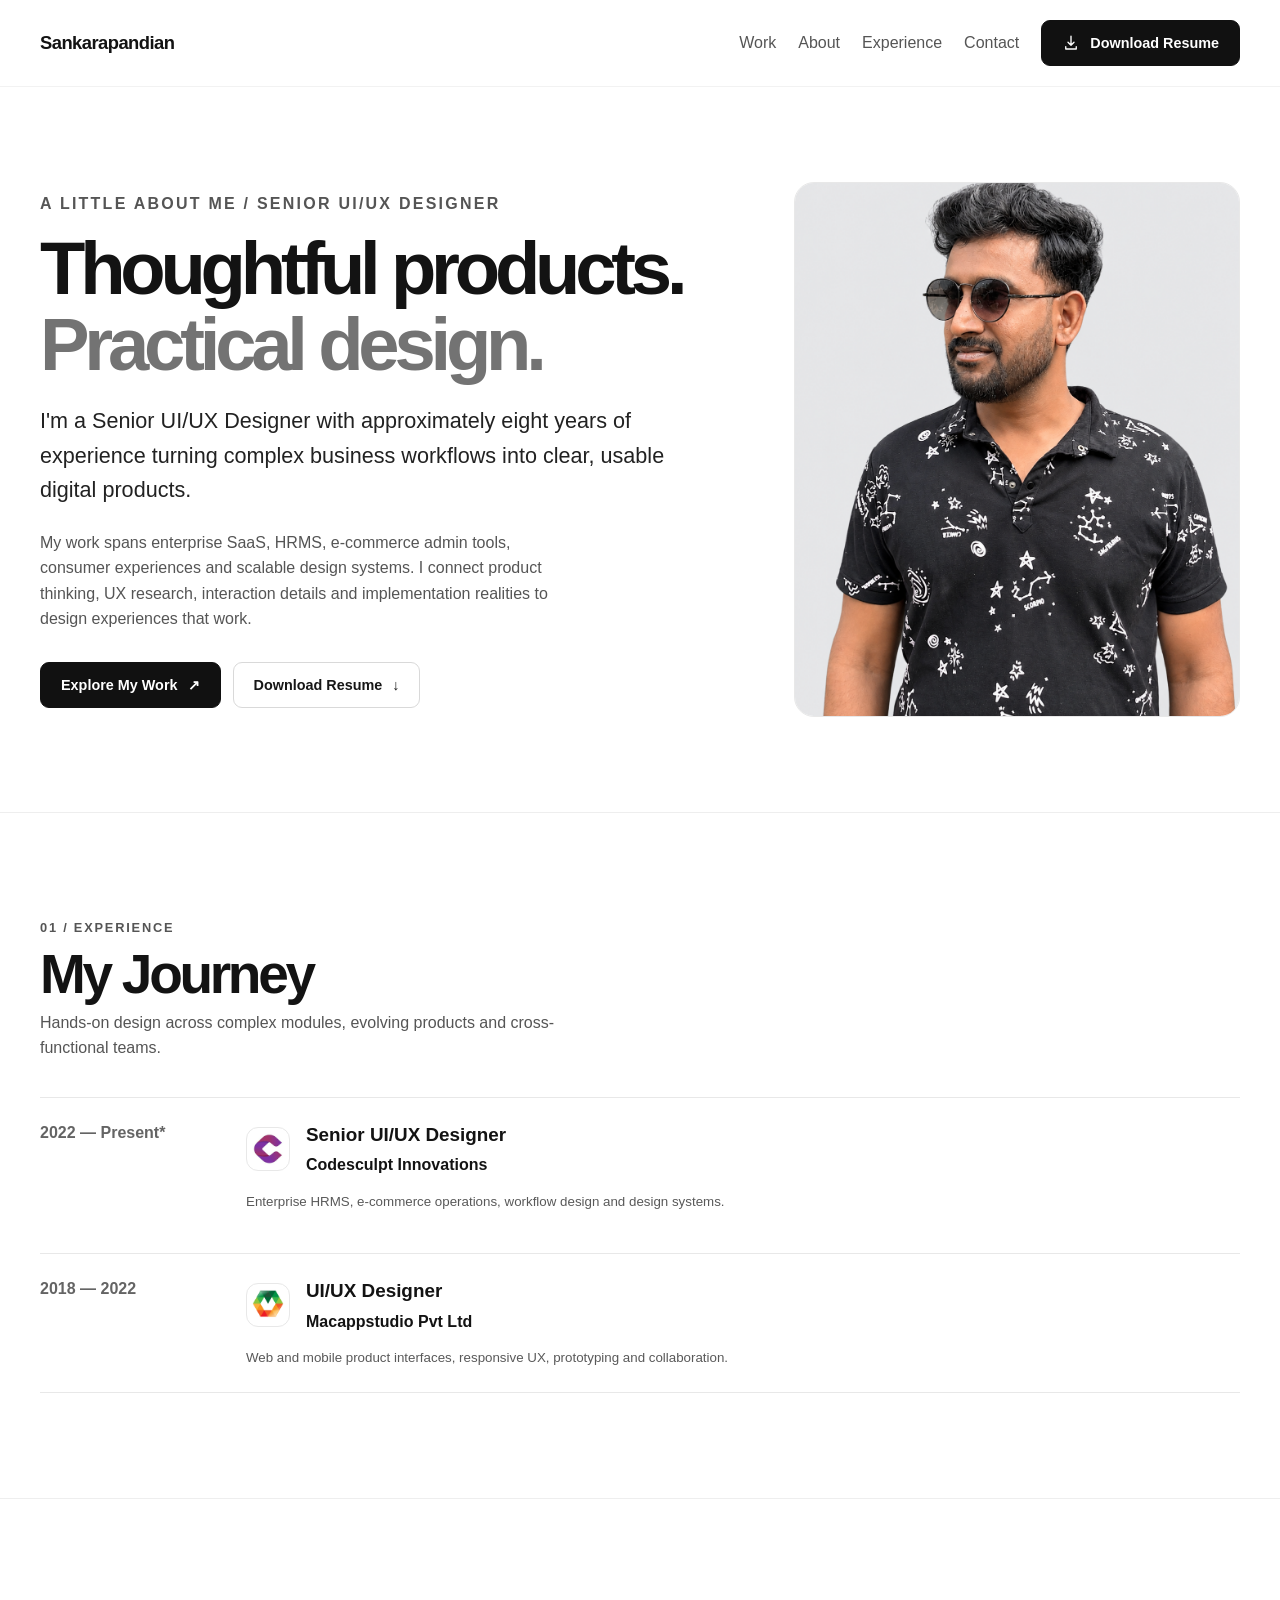
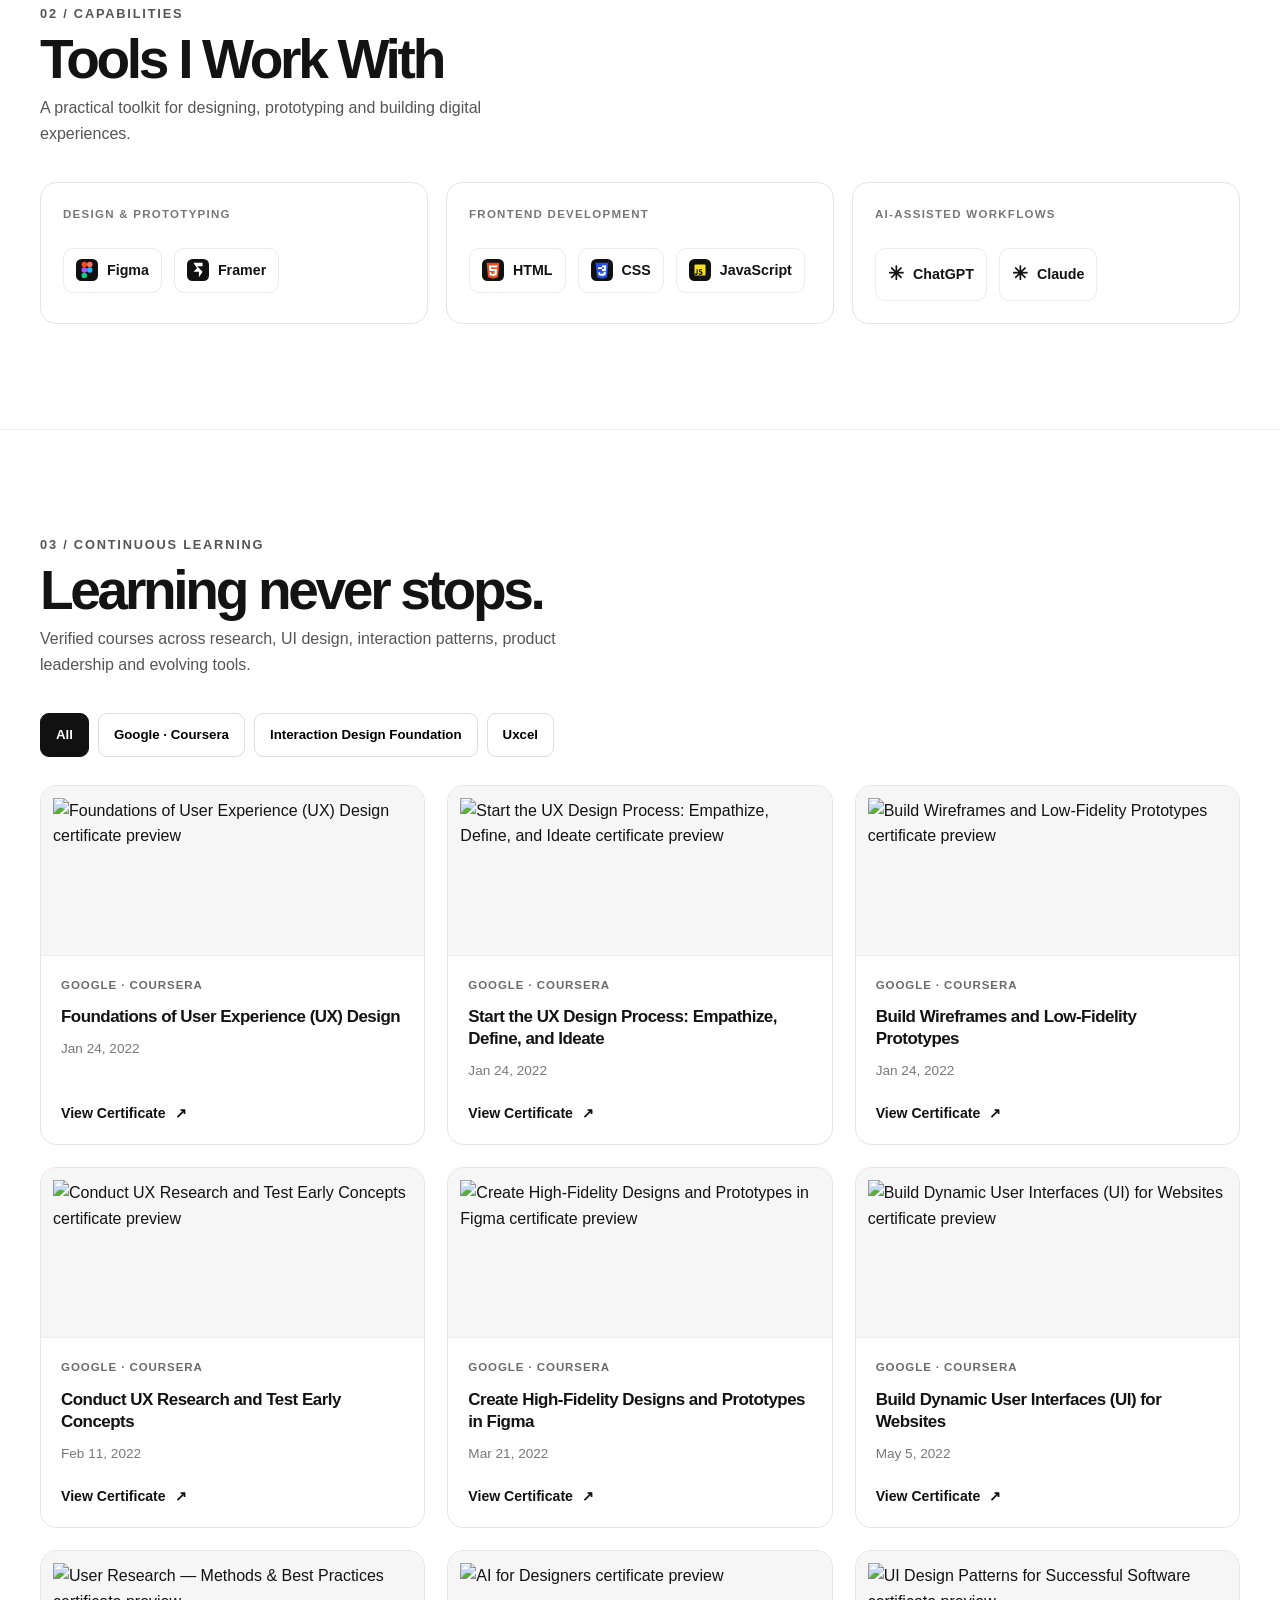
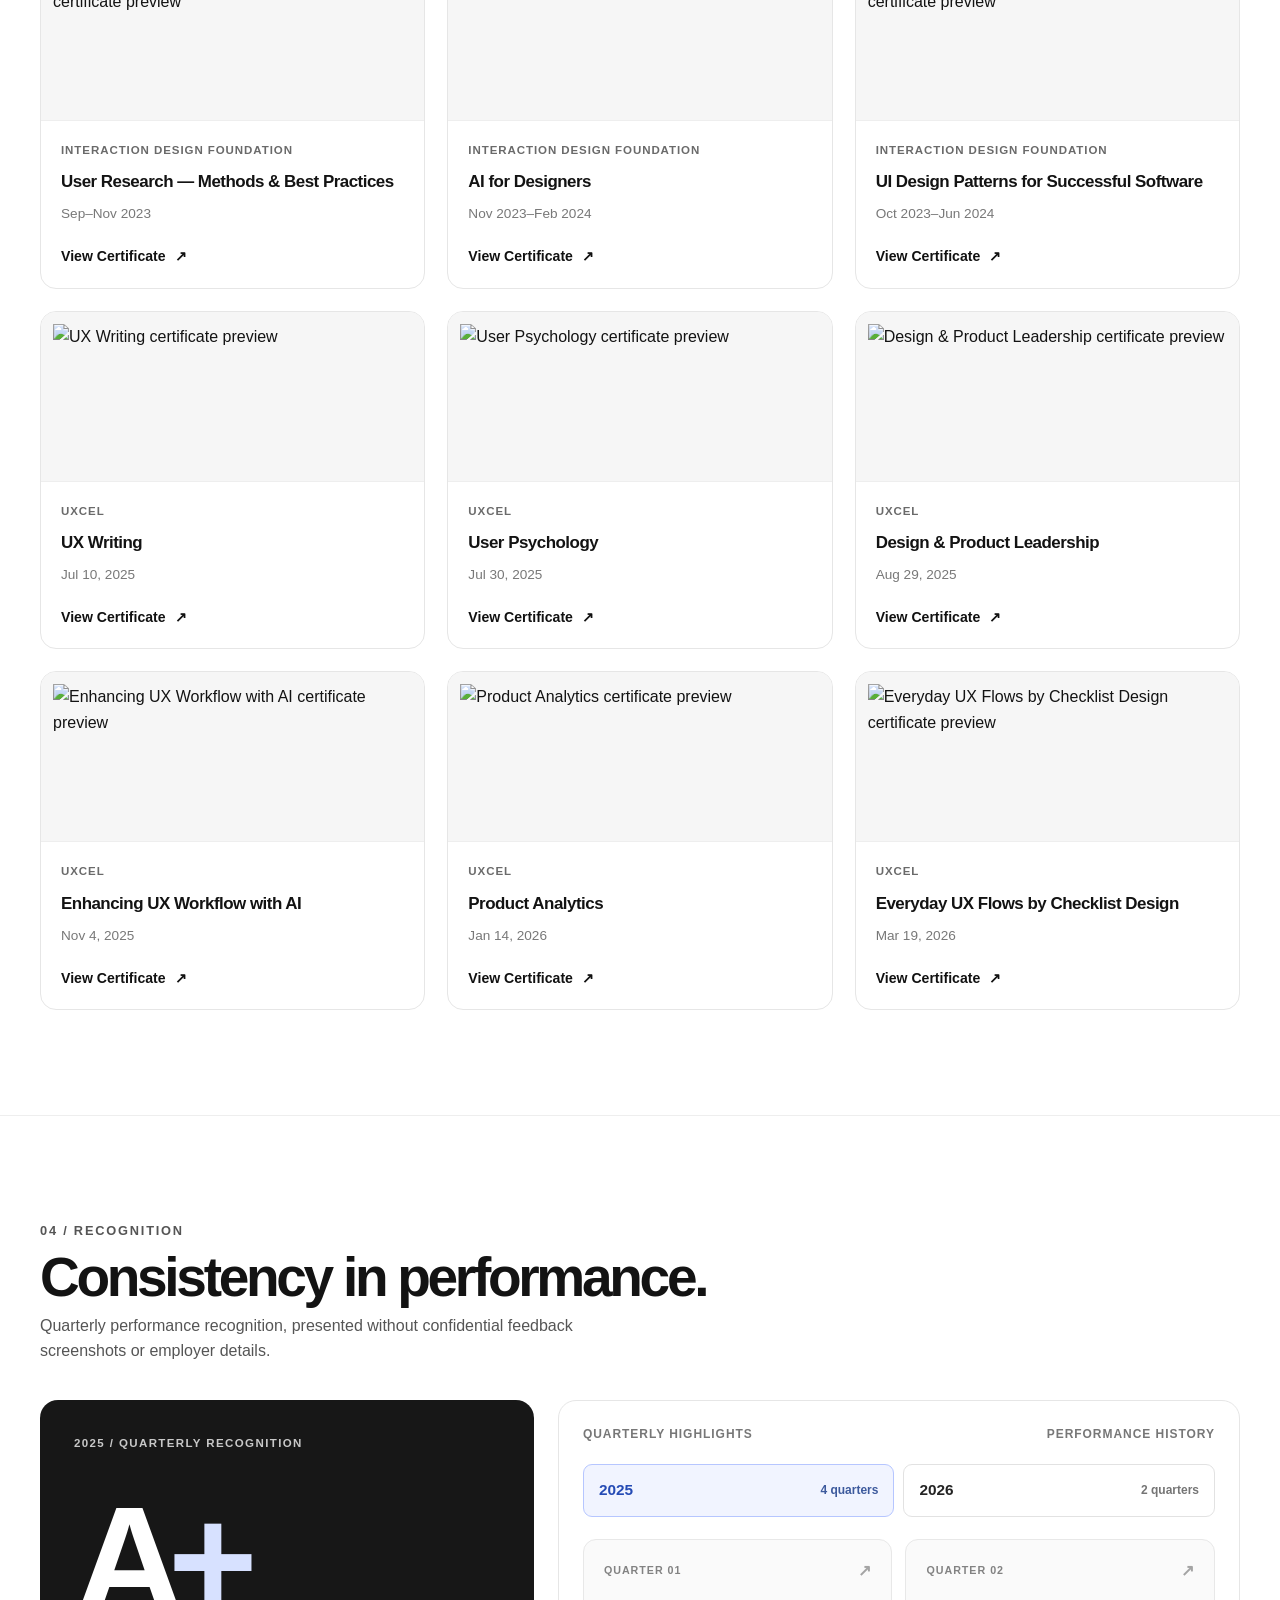
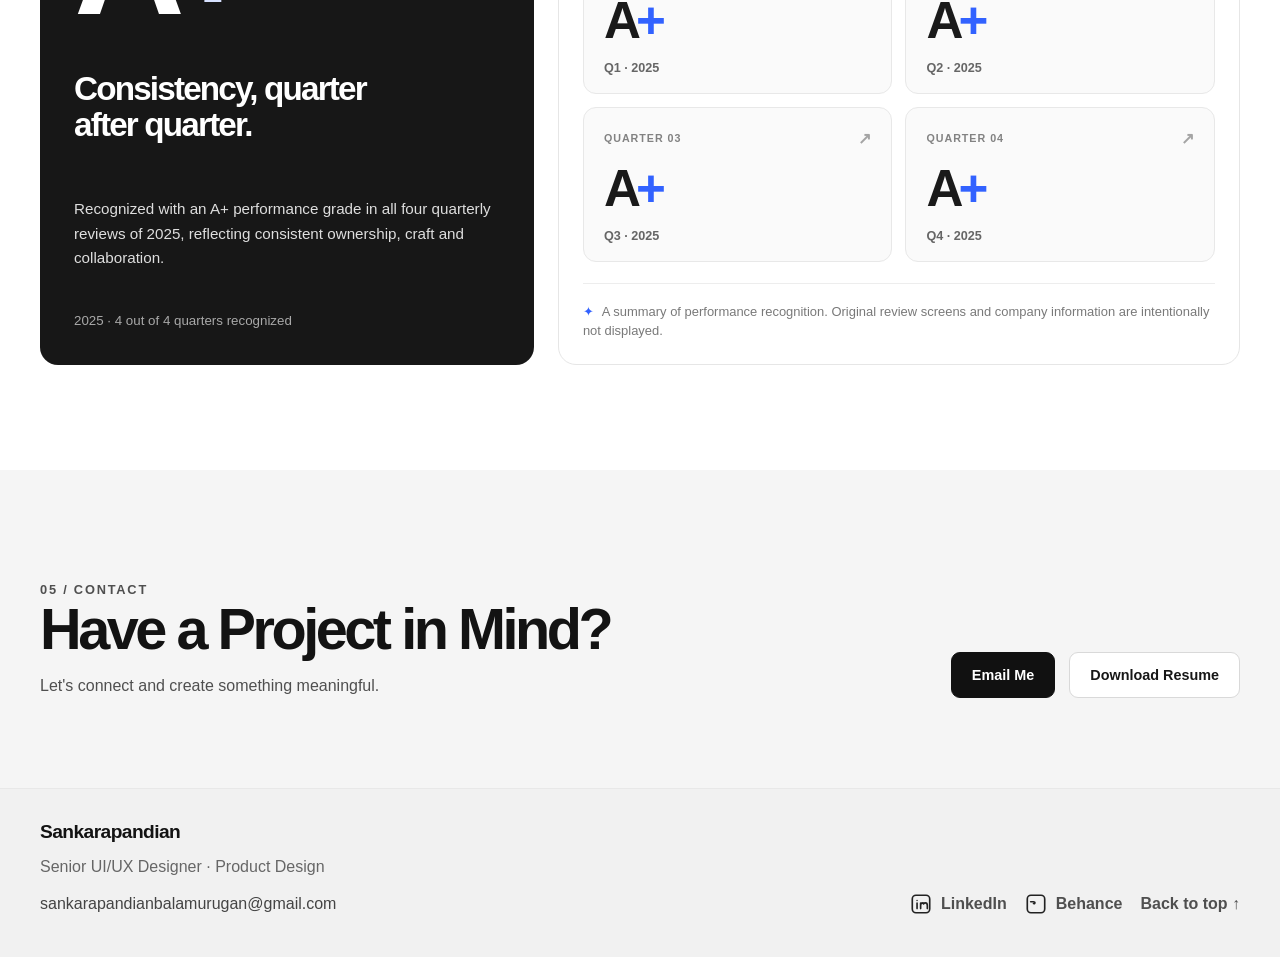
==== about.html @ d0624390 "Add files via upload" ====
<!DOCTYPE html>

<html lang="en"><head><meta charset="utf-8"/><meta content="width=device-width, initial-scale=1" name="viewport"/><meta content="#FFFFFF" name="theme-color"/><meta content="Senior UI/UX Designer with eight years of product, UX, enterprise SaaS and design system experience." name="description"/><title>About Me | Sankarapandian</title><link href="styles.css" rel="stylesheet"/><link href="portfolio-pages.css" rel="stylesheet"/><script defer="" src="script.js"></script><script defer="" src="portfolio-pages.js"></script></head><body id="top"><a class="skip-link" href="#main">Skip to main content</a><header class="site-header">
<div class="wrap nav">
<a aria-label="Sankarapandian home" class="brand" href="index.html">Sankarapandian</a>
<button aria-controls="primary-menu" aria-expanded="false" aria-label="Open navigation" class="menu-toggle">☰</button>
<nav aria-label="Primary navigation" class="nav-links" id="primary-menu">
<a href="work.html">Work</a>
<a aria-current="page" href="about.html">About</a>
<a href="about.html#experience">Experience</a>
<a href="#contact">Contact</a>
<a class="nav-resume" download="Sankarapandian_Resume.pdf" href="assets/Sankarapandian_Resume.pdf">
<svg aria-hidden="true" class="download-icon" fill="none" stroke="currentColor" stroke-linecap="round" stroke-linejoin="round" stroke-width="1.8" viewbox="0 0 24 24"><path d="M12 3v12m-4-4 4 4 4-4M5 17v3h14v-3"></path></svg>
        Download Resume
      </a>
</nav>
</div>
</header><main id="main"><section class="section about-page-hero"><div class="wrap about-page-grid"><div class="reveal"><p class="eyebrow">A LITTLE ABOUT ME / SENIOR UI/UX DESIGNER</p><h1>Thoughtful products.<br/><em>Practical design.</em></h1><p class="about-hero-lede">I'm a Senior UI/UX Designer with approximately eight years of experience turning complex business workflows into clear, usable digital products.</p><p>My work spans enterprise SaaS, HRMS, e-commerce admin tools, consumer experiences and scalable design systems. I connect product thinking, UX research, interaction details and implementation realities to design experiences that work.</p><div class="about-hero-actions"><a class="btn btn-primary" href="work.html">Explore My Work <span aria-hidden="true">↗</span></a><a class="btn btn-secondary" download="Sankarapandian_Resume.pdf" href="assets/Sankarapandian_Resume.pdf">Download Resume <span aria-hidden="true">↓</span></a></div></div><figure class="about-portrait reveal"><img alt="Portrait of Sankarapandian" height="1232" src="assets/profile-photo.png" width="832"/></figure></div></section><section class="section about-page-section" id="experience">
<div class="wrap">
<div class="section-head reveal">
<p class="eyebrow">01 / EXPERIENCE</p>
<h2>My Journey</h2>
<p>Hands-on design across complex modules, evolving products and cross-functional teams.</p>
</div>
<div class="timeline">
<article class="timeline-item reveal">
<span class="timeline-date">2022 — Present*</span>
<div class="timeline-content">
<div class="timeline-company"><img alt="Codesculpt Innovations logo" height="44" loading="lazy" src="assets/codesculpt-logo.jpg" width="44"/><div><h3>Senior UI/UX Designer</h3><p>Codesculpt Innovations</p></div></div>
<small>Enterprise HRMS, e-commerce operations, workflow design and design systems.</small>
</div>
</article>
<article class="timeline-item reveal">
<span class="timeline-date">2018 — 2022</span>
<div class="timeline-content">
<div class="timeline-company"><img alt="Macappstudio logo" height="44" loading="lazy" src="assets/macappstudio-logo.jpg" width="44"/><div><h3>UI/UX Designer</h3><p>Macappstudio Pvt Ltd</p></div></div>
<small>Web and mobile product interfaces, responsive UX, prototyping and collaboration.</small>
</div>
</article>
</div>
</div>
</section><section class="section about-page-section" id="tools"><div class="wrap"><div class="section-head reveal"><p class="eyebrow">02 / CAPABILITIES</p><h2>Tools I Work With</h2><p>A practical toolkit for designing, prototyping and building digital experiences.</p></div><div class="about-tools-grid"><article class="about-tool-group reveal"><span>DESIGN &amp; PROTOTYPING</span><div class="about-tool-items"><div><img alt="" src="assets/tool-figma.svg"/>Figma</div><div><img alt="" src="assets/tool-framer.svg"/>Framer</div></div></article><article class="about-tool-group reveal"><span>FRONTEND DEVELOPMENT</span><div class="about-tool-items"><div><img alt="" src="assets/tool-html5.svg"/>HTML</div><div><img alt="" src="assets/tool-css3.svg"/>CSS</div><div><img alt="" src="assets/tool-javascript.svg"/>JavaScript</div></div></article><article class="about-tool-group reveal"><span>AI-ASSISTED WORKFLOWS</span><div class="about-tool-items"><div><span aria-hidden="true" class="tool-text-mark">✳</span>ChatGPT</div><div><span aria-hidden="true" class="tool-text-mark">✳</span>Claude</div></div></article></div></div></section><section class="section about-page-section" id="learning"><div class="wrap"><div class="section-head reveal"><p class="eyebrow">03 / CONTINUOUS LEARNING</p><h2>Learning never stops.</h2><p>Verified courses across research, UI design, interaction patterns, product leadership and evolving tools.</p></div><div aria-label="Filter certificates" class="cert-controls reveal" role="group"><button aria-pressed="true" class="is-selected" data-cert-filter="all" type="button">All</button><button aria-pressed="false" data-cert-filter="Google · Coursera" type="button">Google · Coursera</button><button aria-pressed="false" data-cert-filter="Interaction Design Foundation" type="button">Interaction Design Foundation</button><button aria-pressed="false" data-cert-filter="Uxcel" type="button">Uxcel</button></div><div class="cert-grid" id="cert-grid"><article class="cert-card reveal" data-cert-issuer="Google · Coursera"><div class="cert-media"><img alt="Foundations of User Experience (UX) Design certificate preview" loading="lazy" src="assets/certificates/Coursera DSCBTPT67AL3.png"/></div><div class="cert-body"><span class="cert-issuer">Google · Coursera</span><h3>Foundations of User Experience (UX) Design</h3><p>Jan 24, 2022</p><button class="cert-link" data-file="assets/certificates/Coursera DSCBTPT67AL3.pdf" data-kind="pdf" data-title="Foundations of User Experience (UX) Design" type="button">View Certificate <span aria-hidden="true">↗</span></button></div></article><article class="cert-card reveal" data-cert-issuer="Google · Coursera"><div class="cert-media"><img alt="Start the UX Design Process: Empathize, Define, and Ideate certificate preview" loading="lazy" src="assets/certificates/Coursera 8YA2PXWRM52N.png"/></div><div class="cert-body"><span class="cert-issuer">Google · Coursera</span><h3>Start the UX Design Process: Empathize, Define, and Ideate</h3><p>Jan 24, 2022</p><button class="cert-link" data-file="assets/certificates/Coursera 8YA2PXWRM52N.pdf" data-kind="pdf" data-title="Start the UX Design Process: Empathize, Define, and Ideate" type="button">View Certificate <span aria-hidden="true">↗</span></button></div></article><article class="cert-card reveal" data-cert-issuer="Google · Coursera"><div class="cert-media"><img alt="Build Wireframes and Low-Fidelity Prototypes certificate preview" loading="lazy" src="assets/certificates/Coursera K5SG9XU9KC6A.png"/></div><div class="cert-body"><span class="cert-issuer">Google · Coursera</span><h3>Build Wireframes and Low-Fidelity Prototypes</h3><p>Jan 24, 2022</p><button class="cert-link" data-file="assets/certificates/Coursera K5SG9XU9KC6A.pdf" data-kind="pdf" data-title="Build Wireframes and Low-Fidelity Prototypes" type="button">View Certificate <span aria-hidden="true">↗</span></button></div></article><article class="cert-card reveal" data-cert-issuer="Google · Coursera"><div class="cert-media"><img alt="Conduct UX Research and Test Early Concepts certificate preview" loading="lazy" src="assets/certificates/Coursera HXEU2YFJ2HX7.png"/></div><div class="cert-body"><span class="cert-issuer">Google · Coursera</span><h3>Conduct UX Research and Test Early Concepts</h3><p>Feb 11, 2022</p><button class="cert-link" data-file="assets/certificates/Coursera HXEU2YFJ2HX7.pdf" data-kind="pdf" data-title="Conduct UX Research and Test Early Concepts" type="button">View Certificate <span aria-hidden="true">↗</span></button></div></article><article class="cert-card reveal" data-cert-issuer="Google · Coursera"><div class="cert-media"><img alt="Create High-Fidelity Designs and Prototypes in Figma certificate preview" loading="lazy" src="assets/certificates/Coursera MDBC43M4Z4B8.png"/></div><div class="cert-body"><span class="cert-issuer">Google · Coursera</span><h3>Create High-Fidelity Designs and Prototypes in Figma</h3><p>Mar 21, 2022</p><button class="cert-link" data-file="assets/certificates/Coursera MDBC43M4Z4B8.pdf" data-kind="pdf" data-title="Create High-Fidelity Designs and Prototypes in Figma" type="button">View Certificate <span aria-hidden="true">↗</span></button></div></article><article class="cert-card reveal" data-cert-issuer="Google · Coursera"><div class="cert-media"><img alt="Build Dynamic User Interfaces (UI) for Websites certificate preview" loading="lazy" src="assets/certificates/Coursera FGQBZKDVUG6W.png"/></div><div class="cert-body"><span class="cert-issuer">Google · Coursera</span><h3>Build Dynamic User Interfaces (UI) for Websites</h3><p>May 5, 2022</p><button class="cert-link" data-file="assets/certificates/Coursera FGQBZKDVUG6W.pdf" data-kind="pdf" data-title="Build Dynamic User Interfaces (UI) for Websites" type="button">View Certificate <span aria-hidden="true">↗</span></button></div></article><article class="cert-card reveal" data-cert-issuer="Interaction Design Foundation"><div class="cert-media"><img alt="User Research — Methods &amp; Best Practices certificate preview" loading="lazy" src="assets/certificates/ixdf-certificate-1.png"/></div><div class="cert-body"><span class="cert-issuer">Interaction Design Foundation</span><h3>User Research — Methods &amp; Best Practices</h3><p>Sep–Nov 2023</p><button class="cert-link" data-file="assets/certificates/ixdf-certificate-1.png" data-kind="image" data-title="User Research — Methods &amp; Best Practices" type="button">View Certificate <span aria-hidden="true">↗</span></button></div></article><article class="cert-card reveal" data-cert-issuer="Interaction Design Foundation"><div class="cert-media"><img alt="AI for Designers certificate preview" loading="lazy" src="assets/certificates/ixdf-certificate-3.png"/></div><div class="cert-body"><span class="cert-issuer">Interaction Design Foundation</span><h3>AI for Designers</h3><p>Nov 2023–Feb 2024</p><button class="cert-link" data-file="assets/certificates/ixdf-certificate-3.png" data-kind="image" data-title="AI for Designers" type="button">View Certificate <span aria-hidden="true">↗</span></button></div></article><article class="cert-card reveal" data-cert-issuer="Interaction Design Foundation"><div class="cert-media"><img alt="UI Design Patterns for Successful Software certificate preview" loading="lazy" src="assets/certificates/ixdf-certificate-2.png"/></div><div class="cert-body"><span class="cert-issuer">Interaction Design Foundation</span><h3>UI Design Patterns for Successful Software</h3><p>Oct 2023–Jun 2024</p><button class="cert-link" data-file="assets/certificates/ixdf-certificate-2.png" data-kind="image" data-title="UI Design Patterns for Successful Software" type="button">View Certificate <span aria-hidden="true">↗</span></button></div></article><article class="cert-card reveal" data-cert-issuer="Uxcel"><div class="cert-media"><img alt="UX Writing certificate preview" loading="lazy" src="assets/certificates/UX Writing ZXZBB3WXEYBH.png"/></div><div class="cert-body"><span class="cert-issuer">Uxcel</span><h3>UX Writing</h3><p>Jul 10, 2025</p><button class="cert-link" data-file="assets/certificates/UX Writing ZXZBB3WXEYBH.pdf" data-kind="pdf" data-title="UX Writing" type="button">View Certificate <span aria-hidden="true">↗</span></button></div></article><article class="cert-card reveal" data-cert-issuer="Uxcel"><div class="cert-media"><img alt="User Psychology certificate preview" loading="lazy" src="assets/certificates/User Psychology N21JID27T5H2.png"/></div><div class="cert-body"><span class="cert-issuer">Uxcel</span><h3>User Psychology</h3><p>Jul 30, 2025</p><button class="cert-link" data-file="assets/certificates/User Psychology N21JID27T5H2.pdf" data-kind="pdf" data-title="User Psychology" type="button">View Certificate <span aria-hidden="true">↗</span></button></div></article><article class="cert-card reveal" data-cert-issuer="Uxcel"><div class="cert-media"><img alt="Design &amp; Product Leadership certificate preview" loading="lazy" src="assets/certificates/Leadership Mastery 57QSA7GFC0ZB.png"/></div><div class="cert-body"><span class="cert-issuer">Uxcel</span><h3>Design &amp; Product Leadership</h3><p>Aug 29, 2025</p><button class="cert-link" data-file="assets/certificates/Leadership Mastery 57QSA7GFC0ZB.pdf" data-kind="pdf" data-title="Design &amp; Product Leadership" type="button">View Certificate <span aria-hidden="true">↗</span></button></div></article><article class="cert-card reveal" data-cert-issuer="Uxcel"><div class="cert-media"><img alt="Enhancing UX Workflow with AI certificate preview" loading="lazy" src="assets/certificates/Enhancing UX Workflow with AI HXYO2MAPYKUM.png"/></div><div class="cert-body"><span class="cert-issuer">Uxcel</span><h3>Enhancing UX Workflow with AI</h3><p>Nov 4, 2025</p><button class="cert-link" data-file="assets/certificates/Enhancing UX Workflow with AI HXYO2MAPYKUM.pdf" data-kind="pdf" data-title="Enhancing UX Workflow with AI" type="button">View Certificate <span aria-hidden="true">↗</span></button></div></article><article class="cert-card reveal" data-cert-issuer="Uxcel"><div class="cert-media"><img alt="Product Analytics certificate preview" loading="lazy" src="assets/certificates/Product Analytics DO5DRH2MVKLK.png"/></div><div class="cert-body"><span class="cert-issuer">Uxcel</span><h3>Product Analytics</h3><p>Jan 14, 2026</p><button class="cert-link" data-file="assets/certificates/Product Analytics DO5DRH2MVKLK.pdf" data-kind="pdf" data-title="Product Analytics" type="button">View Certificate <span aria-hidden="true">↗</span></button></div></article><article class="cert-card reveal" data-cert-issuer="Uxcel"><div class="cert-media"><img alt="Everyday UX Flows by Checklist Design certificate preview" loading="lazy" src="assets/certificates/Everyday UX Flows by Checklist Design 65O8VHI9FHMC.png"/></div><div class="cert-body"><span class="cert-issuer">Uxcel</span><h3>Everyday UX Flows by Checklist Design</h3><p>Mar 19, 2026</p><button class="cert-link" data-file="assets/certificates/Everyday UX Flows by Checklist Design 65O8VHI9FHMC.pdf" data-kind="pdf" data-title="Everyday UX Flows by Checklist Design" type="button">View Certificate <span aria-hidden="true">↗</span></button></div></article></div></div></section><section class="section about-page-section" id="recognition">
<div class="wrap">
<div class="section-head reveal"><p class="eyebrow">04 / RECOGNITION</p><h2>Consistency in performance.</h2><p>Quarterly performance recognition, presented without confidential feedback screenshots or employer details.</p></div>
<div class="recognition-layout recognition-no-proof">
<div class="recognition-highlight reveal">
<span class="recognition-kicker" id="recognition-year-heading">2025 / QUARTERLY RECOGNITION</span>
<strong aria-label="A plus grade">A<span>+</span></strong>
<h3>Consistency, quarter after quarter.</h3>
<p id="recognition-summary">Recognized with an A+ performance grade in all four quarterly reviews of 2025, reflecting consistent ownership, craft and collaboration.</p>
<small id="recognition-footnote">2025 · 4 out of 4 quarters recognized</small>
</div>
<div class="recognition-records reveal">
<div class="recognition-head"><span>QUARTERLY HIGHLIGHTS</span><span>PERFORMANCE HISTORY</span></div>
<div aria-label="Select performance year" class="recognition-years" role="group">
<button aria-pressed="true" class="is-selected" data-recognition-year="2025" type="button">2025 <span>4 quarters</span></button>
<button aria-pressed="false" data-recognition-year="2026" type="button">2026 <span>2 quarters</span></button>
</div>
<div aria-label="Quarterly grades" aria-live="polite" class="recognition-quarter-grid" id="recognition-quarter-grid">
<div class="recognition-quarter-card"><div class="recognition-quarter-card-top"><span>QUARTER 01</span><span aria-hidden="true">↗</span></div><strong>A<span>+</span></strong><p>Q1 · 2025</p></div>
<div class="recognition-quarter-card"><div class="recognition-quarter-card-top"><span>QUARTER 02</span><span aria-hidden="true">↗</span></div><strong>A<span>+</span></strong><p>Q2 · 2025</p></div>
<div class="recognition-quarter-card"><div class="recognition-quarter-card-top"><span>QUARTER 03</span><span aria-hidden="true">↗</span></div><strong>A<span>+</span></strong><p>Q3 · 2025</p></div>
<div class="recognition-quarter-card"><div class="recognition-quarter-card-top"><span>QUARTER 04</span><span aria-hidden="true">↗</span></div><strong>A<span>+</span></strong><p>Q4 · 2025</p></div>
</div>
<p class="recognition-privacy-note"><span aria-hidden="true">✦</span> A summary of performance recognition. Original review screens and company information are intentionally not displayed.</p>
</div>
</div>
</div>
</section><section class="section section-white contact-section" id="contact">
<div class="wrap contact-grid">
<div class="reveal">
<p class="eyebrow">05 / CONTACT</p>
<h2>Have a Project in Mind?</h2>
<p>Let's connect and create something meaningful.</p>
</div>
<div class="contact-actions reveal">
<a class="btn btn-primary" href="mailto:sankarapandianbalamurugan@gmail.com?subject=Senior%20Product%20Designer%20Opportunity">Email Me</a>
<a class="btn btn-secondary" download="Sankarapandian_Resume.pdf" href="assets/Sankarapandian_Resume.pdf">Download Resume</a>
</div>
</div>
</section></main><dialog aria-label="Document preview" class="portfolio-lightbox" id="portfolio-lightbox"><div class="lightbox-top"><h2 id="lightbox-title">Certificate</h2><button aria-label="Close preview" class="lightbox-close" id="lightbox-close" type="button">×</button></div><div class="lightbox-content"><img alt="Full-size certificate preview" hidden="" id="lightbox-image"/><div hidden="" id="lightbox-pdf"><p>This certificate is provided as a PDF. Open the original document to read and verify it.</p><a class="btn btn-primary" href="#" id="lightbox-document-link" rel="noopener noreferrer" target="_blank">Open Certificate PDF <span aria-hidden="true">↗</span></a></div></div></dialog><footer class="site-footer section-white">
<div class="wrap footer-grid">
<div>
<div class="footer-name">Sankarapandian</div>
<p>Senior UI/UX Designer · Product Design</p>
<a class="footer-email" href="mailto:sankarapandianbalamurugan@gmail.com">sankarapandianbalamurugan@gmail.com</a>
</div>
<div class="footer-socials">
<a aria-label="Open Sankarapandian LinkedIn profile in a new tab" href="https://www.linkedin.com/in/sankarapandian27/" rel="noopener noreferrer" target="_blank"><img alt="" height="24" src="assets/icon-linkedin.svg" width="24"/><span>LinkedIn</span></a>
<a aria-label="Open Sankarapandian Behance profile in a new tab" href="https://www.behance.net/sankarapandian" rel="noopener noreferrer" target="_blank"><img alt="" height="24" src="assets/icon-behance.svg" width="24"/><span>Behance</span></a>
<a href="#top">Back to top ↑</a>
</div>
</div>
</footer></body></html>
---- styles.css ----
:root{
  --bg:#FFFFFF;
  --surface:#FFFFFF;
  --surface-soft:#FAFAFA;
  --surface-muted:#F7F7F7;
  --border:#E8E8E8;
  --border-strong:#D9D9D9;
  --text:#131313;
  --text-soft:#555555;
  --text-muted:#6B6B6B;
  --accent:#111111;
  --shadow:0 18px 50px rgba(17,17,17,.06);
  --shadow-soft:0 8px 24px rgba(17,17,17,.05);
  --radius:24px;
  --radius-lg:34px;
  --max:1200px;
  --header-h:86px;
  --transition:220ms cubic-bezier(.2,.8,.2,1);
}
*{box-sizing:border-box}
html{scroll-behavior:smooth}
body{margin:0;font-family:Inter,Geist,Arial,sans-serif;background:var(--bg);color:var(--text);line-height:1.6;-webkit-font-smoothing:antialiased;text-rendering:optimizeLegibility}
a{color:inherit;text-decoration:none}
img{max-width:100%;display:block}
button,input,textarea,select{font:inherit}
.skip-link{position:absolute;left:-9999px;top:auto;width:1px;height:1px;overflow:hidden}.skip-link:focus{left:16px;top:16px;width:auto;height:auto;background:#111;color:#fff;padding:10px 14px;border-radius:12px;z-index:999}
.wrap{width:min(calc(100% - 40px),var(--max));margin:0 auto}
.site-header{position:sticky;top:0;z-index:100;background:rgba(255,255,255,.92);backdrop-filter:blur(16px);border-bottom:1px solid rgba(0,0,0,.05)}
.nav{display:flex;align-items:center;justify-content:space-between;gap:24px;min-height:var(--header-h)}
.brand{font-size:1.15rem;font-weight:700;letter-spacing:-.03em}
.nav-links{display:flex;align-items:center;gap:22px}
.nav-links a{position:relative;color:var(--text-soft);font-weight:500}
.nav-links a:hover,.nav-links a:focus-visible{color:var(--text)}
.nav-links a:not(.nav-resume)::after{content:"";position:absolute;left:0;bottom:-6px;width:100%;height:1px;background:#111;transform:scaleX(0);transform-origin:right;transition:transform var(--transition)}
.nav-links a:not(.nav-resume):hover::after,.nav-links a:not(.nav-resume):focus-visible::after{transform:scaleX(1);transform-origin:left}
.nav-resume,.btn{display:inline-flex;align-items:center;justify-content:center;gap:10px;border-radius:999px;transition:transform var(--transition),background var(--transition),color var(--transition),border-color var(--transition),box-shadow var(--transition);font-weight:600}
.nav-resume{padding:12px 18px;background:#111;color:#fff}
.nav-resume:hover,.nav-resume:focus-visible{transform:translateY(-1px);box-shadow:var(--shadow)}
.download-icon{width:18px;height:18px;flex:0 0 auto}
.menu-toggle{display:none;border:0;background:#fff;border-radius:14px;padding:10px 12px;font-size:1.35rem;line-height:1;color:#111;box-shadow:var(--shadow-soft)}
.section{padding:110px 0;background:#fff}
.hero{padding:82px 0 90px;background:#fff}
.hero-grid{display:grid;grid-template-columns:minmax(0,1.1fr) minmax(320px,.82fr);align-items:center;gap:52px}
.eyebrow{font-size:.8rem;font-weight:700;letter-spacing:.14em;text-transform:uppercase;color:#6B6B6B;margin:0 0 14px}
.hero-role{font-size:.92rem;font-weight:600;letter-spacing:.1em;text-transform:uppercase;color:#525252;margin:0 0 18px}
h1{font-size:clamp(3rem,7vw,6rem);line-height:.95;letter-spacing:-.08em;margin:0 0 22px;font-weight:800;max-width:10ch}
.hero-period{color:#111}
.hero-summary{font-size:clamp(1.06rem,1.9vw,1.24rem);max-width:60ch;color:#484848;margin:0 0 28px}
.btn{padding:15px 24px;border:1px solid transparent;cursor:pointer}
.btn-primary{background:#111;color:#fff}.btn-primary:hover,.btn-primary:focus-visible{transform:translateY(-2px);box-shadow:var(--shadow)}
.btn-secondary{background:#fff;color:#111;border-color:var(--border-strong)}.btn-secondary:hover,.btn-secondary:focus-visible{background:#111;color:#fff;transform:translateY(-2px)}
.hero-photo{display:flex;justify-content:flex-end}
.photo-frame{position:relative;border-radius:34px;overflow:hidden;background:#fff;border:1px solid var(--border);box-shadow:var(--shadow);max-width:520px;width:100%;aspect-ratio:5/6}
.photo-frame img{width:100%;height:100%;object-fit:cover;object-position:center 24%}
.section-head{display:grid;gap:8px;margin-bottom:36px;max-width:780px}.section-head h2{font-size:clamp(2rem,4.3vw,4rem);line-height:1;letter-spacing:-.06em;margin:0}.section-head p{margin:0;color:var(--text-soft);max-width:60ch}
.project-list{display:grid;grid-template-columns:1fr;gap:28px}
.project-card{display:grid;grid-template-columns:minmax(0,1.05fr) minmax(280px,.95fr);align-items:center;gap:28px;padding:26px;border:1px solid var(--border);border-radius:32px;background:#fff;box-shadow:var(--shadow-soft);transition:transform var(--transition),box-shadow var(--transition),border-color var(--transition)}
.project-card:hover,.project-card:focus-visible{transform:translateY(-4px);box-shadow:var(--shadow);border-color:#DADADA}
.project-visual{background:#fff;border:1px solid var(--border);border-radius:24px;padding:16px;display:flex;align-items:center;justify-content:center;min-height:360px;overflow:hidden}
.project-visual img{width:100%;height:auto;transition:transform 300ms ease}
.project-card:hover .project-visual img{transform:scale(1.02)}
.project-visual-phone{padding:24px;min-height:420px}
.project-content h3{font-size:clamp(1.6rem,2.5vw,2.35rem);letter-spacing:-.04em;margin:10px 0 10px;line-height:1.05}.project-content p{margin:0;color:#474747;font-size:1rem;max-width:58ch}
.project-meta{display:grid;gap:6px}.project-logo-text{font-size:1rem;font-weight:700}.project-category{font-size:.92rem;color:var(--text-muted)}
.tag-row{display:flex;flex-wrap:wrap;gap:10px;margin-top:18px}.tag-row span{padding:8px 12px;border-radius:999px;border:1px solid var(--border);background:#fff;font-size:.82rem;font-weight:600;color:#4a4a4a}
.asset-note{display:block;margin-top:14px;color:#818181;font-size:.85rem}
.service-rows{display:grid;gap:18px}
.service-row{display:grid;grid-template-columns:80px minmax(0,1fr) 220px;gap:24px;padding:22px 0;border-top:1px solid var(--border);align-items:flex-start}.service-row:last-child{border-bottom:1px solid var(--border)}
.service-row span{font-weight:700;color:#848484}.service-row h3{margin:0 0 6px;font-size:1.3rem;letter-spacing:-.03em}.service-row p{margin:0;color:#4c4c4c}.service-row small{display:block;text-align:right;color:#6d6d6d;font-weight:700;letter-spacing:.08em}
.about-grid{display:grid;grid-template-columns:minmax(0,.95fr) minmax(0,1.05fr);gap:46px;align-items:start}.about-grid h2{font-size:clamp(2rem,4vw,4rem);line-height:1;letter-spacing:-.06em;margin:0}
.about-copy p{margin:0 0 16px}.about-lead{font-size:1.16rem;color:#2d2d2d;font-weight:500}.proof-grid{display:grid;grid-template-columns:repeat(2,minmax(0,1fr));gap:18px;margin:26px 0 10px}.proof-grid div{border:1px solid var(--border);border-radius:24px;padding:20px;background:#fff}.proof-grid strong{display:block;font-size:2rem;line-height:1;letter-spacing:-.06em}.proof-grid span{display:block;margin-top:8px;color:#666}
.tools-block{margin-top:26px}.tools-block h3{margin:0 0 16px;font-size:1.1rem}.tool-grid{display:grid;grid-template-columns:repeat(5,minmax(0,1fr));gap:14px}.tool-item{display:flex;flex-direction:column;align-items:center;justify-content:center;gap:10px;border:1px solid var(--border);border-radius:22px;padding:18px 12px;background:#fff;min-height:110px}.tool-item span{font-weight:600;color:#4e4e4e;font-size:.95rem}
.timeline{display:grid;gap:18px}.timeline-item{display:grid;grid-template-columns:180px minmax(0,1fr);gap:26px;padding:22px 0;border-top:1px solid var(--border)}.timeline-item:last-child{border-bottom:1px solid var(--border)}.timeline-date{font-weight:700;color:#646464}.timeline-company{display:flex;align-items:center;gap:16px;margin-bottom:10px}.timeline-company img{width:44px;height:44px;object-fit:contain;border-radius:12px;border:1px solid var(--border);background:#fff;padding:2px}.timeline-content h3{margin:0 0 2px;font-size:1.18rem}.timeline-content p{margin:0;font-weight:600}.timeline-content small{color:#595959}.timeline-note{margin-top:16px;color:#7b7b7b;font-size:.9rem}
.contact-section{padding-bottom:90px}.contact-grid{display:grid;grid-template-columns:minmax(0,1fr) auto;gap:40px;align-items:end}.contact-grid h2{font-size:clamp(2rem,4.5vw,4.2rem);letter-spacing:-.06em;line-height:1;margin:0 0 14px}.contact-grid p{margin:0;max-width:60ch;color:#4f4f4f}.contact-actions{display:flex;flex-wrap:wrap;gap:14px}
.site-footer{border-top:1px solid var(--border);background:#fff;padding:28px 0 40px}.footer-grid{display:flex;justify-content:space-between;gap:24px;align-items:flex-end}.footer-name{font-weight:800;letter-spacing:-.03em;font-size:1.2rem}.site-footer p{margin:6px 0 12px;color:#666}.footer-email{color:#444}.footer-socials{display:flex;flex-wrap:wrap;gap:18px;align-items:center}.footer-socials a{display:inline-flex;align-items:center;gap:8px;color:#4f4f4f;font-weight:600}.footer-socials a:hover,.footer-socials a:focus-visible{color:#111}
/* case pages */
.case-page{padding-top:26px;padding-bottom:80px;background:#fff}.back-link{display:inline-flex;align-items:center;gap:10px;font-size:.9rem;font-weight:700;color:#555;margin-bottom:18px}.back-link:hover,.back-link:focus-visible{color:#111}
.case-hero{padding:34px 0 54px}.case-hero h1{max-width:13ch}.lede{font-size:clamp(1.06rem,1.8vw,1.25rem);color:#4a4a4a;max-width:68ch;margin:0 0 26px}.case-grid{display:grid;grid-template-columns:minmax(0,1fr) minmax(280px,.9fr);gap:28px}.compact-gap{gap:18px}.meta-card{border:1px solid var(--border);border-radius:20px;padding:16px 18px;background:#fff;margin-bottom:14px}.meta-card span{display:block;font-size:.78rem;letter-spacing:.08em;color:#777;text-transform:uppercase;font-weight:700;margin-bottom:6px}.meta-card strong{font-size:1rem}
.case-image-grid{display:grid;grid-template-columns:1fr 1fr;gap:18px;margin-top:30px}.case-image-grid figure,.before-after-grid figure{margin:0;border:1px solid var(--border);border-radius:26px;padding:14px;background:#fff;box-shadow:var(--shadow-soft)}.case-image-grid img,.before-after-grid img{border-radius:18px;width:100%;height:auto;background:#fff}.case-image-grid figcaption,.before-after-grid figcaption{font-size:.92rem;color:#555;padding:12px 4px 0}.case-section{padding:78px 0;border-top:1px solid var(--border)}.case-section h2{font-size:clamp(1.8rem,3vw,3.1rem);line-height:1.05;letter-spacing:-.05em;margin:0 0 12px}.case-section p{margin:0 0 14px;color:#4c4c4c}.clean-list{padding-left:20px;margin:0}.clean-list li{margin-bottom:10px}
.before-after-grid{display:grid;grid-template-columns:1fr 1fr;gap:18px;margin-top:24px;margin-bottom:22px}.bullet-grid{display:grid;grid-template-columns:repeat(2,minmax(0,1fr));gap:18px}.bullet-grid article{border:1px solid var(--border);border-radius:24px;padding:22px;background:#fff;box-shadow:var(--shadow-soft)}.bullet-grid h3{font-size:1.08rem;line-height:1.2;letter-spacing:-.03em;margin:0 0 12px}.bullet-grid p{font-size:.98rem;margin-bottom:10px}.project-hero-art{border:1px solid var(--border);border-radius:28px;padding:18px;background:#fff;box-shadow:var(--shadow-soft);margin:24px 0 18px}.project-hero-art img{width:100%;height:auto}.project-hero-art.phone{max-width:720px}
.reveal{opacity:0;transform:translateY(22px);transition:opacity 600ms ease,transform 600ms ease}.reveal.is-visible{opacity:1;transform:none}
@media (prefers-reduced-motion: reduce){html{scroll-behavior:auto}.reveal{opacity:1;transform:none;transition:none}.project-card,.btn,.nav-resume,.project-visual img{transition:none}}
@media (max-width: 1024px){.hero-grid,.project-card,.about-grid,.contact-grid,.case-grid,.case-image-grid,.before-after-grid{grid-template-columns:1fr}.hero-photo{justify-content:flex-start}.photo-frame{max-width:460px}.service-row{grid-template-columns:70px 1fr}.service-row small{text-align:left}.tool-grid{grid-template-columns:repeat(3,minmax(0,1fr))}.timeline-item{grid-template-columns:1fr}.footer-grid{flex-direction:column;align-items:flex-start}}
@media (max-width: 760px){.wrap{width:min(calc(100% - 28px),var(--max))}.menu-toggle{display:inline-flex}.nav-links{position:fixed;top:var(--header-h);right:14px;left:14px;background:#fff;border:1px solid var(--border);border-radius:24px;box-shadow:var(--shadow);padding:18px;display:none;flex-direction:column;align-items:flex-start;gap:14px}.nav-links.open{display:flex}.hero{padding-top:46px}.hero-grid{gap:28px}.project-card{padding:18px}.project-visual{min-height:260px;padding:10px}.project-visual-phone{min-height:360px}.tool-grid{grid-template-columns:repeat(2,minmax(0,1fr))}.proof-grid,.bullet-grid{grid-template-columns:1fr}.footer-socials{gap:12px}.btn,.nav-resume{width:auto}.footer-grid{gap:18px}}

/* Portfolio refinements — November 2026 */
:root { --contact-bg:#F5F5F5; --footer-bg:#F1F1F1; }
.nav-links .nav-resume,
.nav-links .nav-resume:visited,
.nav-links .nav-resume:hover,
.nav-links .nav-resume:focus-visible,
.btn-primary, .btn-primary:visited, .btn-primary:hover, .btn-primary:focus-visible {
  color:#FFFFFF !important;
}
.hero-copy h1 {font-size:clamp(2.7rem,4.3vw,4.45rem);line-height:1.11;letter-spacing:-.066em;max-width:none;}
.hero-line {display:block;}
/* Two-column selected work grid, single column on smaller devices */
.project-list {grid-template-columns:repeat(2,minmax(0,1fr));gap:24px;}
.project-card {grid-template-columns:minmax(0,1fr);align-content:start;gap:20px;padding:20px;}
.project-visual {min-height:0;aspect-ratio:1.45; padding:10px;}
.project-visual img {width:100%;height:100%;object-fit:contain;}
.project-visual-phone {aspect-ratio:1.45;min-height:0;padding:8px;}
.project-content {padding:0 5px 10px;}
.project-content h3 {font-size:clamp(1.45rem,2.2vw,2rem);}
.project-content p {font-size:.96rem;}
/* Restore editorial expertise motion and interaction */
.service-rows {gap:0;}
.service-row {
  grid-template-columns:58px minmax(0,1.1fr) minmax(0,.9fr) 35px;
  align-items:start;gap:22px;padding:30px 8px;
  transition:opacity 600ms ease,transform 600ms ease,
    padding-left 260ms ease,background 260ms ease,border-color 260ms ease;
}
.service-row:hover {padding-left:22px;background:#F8F8F8;border-color:#CFCFCF;}
.service-row h3 {font-size:clamp(1.85rem,3.2vw,3.5rem);line-height:1.04;letter-spacing:-.065em;max-width:13ch;}
.service-row .service-index {font-size:.83rem;padding-top:8px;}
.service-row .service-detail p {margin:0 0 14px;color:#505050;max-width:370px;}
.service-row .service-detail small {display:block;text-align:left;color:#777;font-size:.68rem;line-height:1.5;letter-spacing:.05em;font-weight:700;}
.service-row .service-arrow {font-size:1.6rem;font-weight:400;transition:transform 260ms ease;}
.service-row:hover .service-arrow {transform:translate(5px,-5px);}
.service-row:hover h3 {color:#111;}
/* Grey only for contact/footer, as requested */
.contact-section {background:var(--contact-bg);}
.site-footer {background:var(--footer-bg);}
@media(max-width:1024px) {
  .service-row {grid-template-columns:46px minmax(0,1fr) minmax(0,1fr) 30px;}
}
@media(max-width:760px) {
  .hero-copy h1 {font-size:clamp(2.4rem,8vw,3.5rem);}
  .hero-line {display:inline;}
  .hero-line:not(:last-child)::after {content:" ";}
  .project-list {grid-template-columns:1fr;}
  .project-visual,.project-visual-phone {aspect-ratio:1.5;}
  .service-row {grid-template-columns:34px minmax(0,1fr) 24px;gap:12px;padding:26px 6px;}
  .service-row h3 {font-size:clamp(1.75rem,7vw,2.65rem);}
  .service-row .service-detail {grid-column:2;grid-row:2;}
  .service-row .service-arrow {grid-column:3;grid-row:1;}
  .service-row:hover {padding-left:12px;}
}
@media(prefers-reduced-motion:reduce) {
  .service-row,.service-row .service-arrow {transition:none;}
}

/* Hero headline alignment correction */
@media (min-width:1025px) {
  .hero-copy h1 {
    font-size:clamp(2.35rem,3.55vw,3.8rem);
    line-height:1.12;
    letter-spacing:-.055em;
    max-width:100%;
  }
  .hero-copy .hero-line {
    display:block;
    white-space:nowrap;
  }
}
@media (min-width:761px) and (max-width:1024px) {
  .hero-copy h1 {font-size:clamp(2.5rem,5.2vw,4.2rem);line-height:1.12;}
  .hero-copy .hero-line {display:block;white-space:normal;}
}
@media (max-width:760px) {
  .hero-copy h1 {font-size:clamp(2.45rem,8vw,3.5rem);line-height:1.12;letter-spacing:-.055em;}
}

/* Project editorial grid and subtle hover refinement */
.nav-links .nav-resume, .btn-primary {background:#000000;color:#fff;transition:background-color 250ms ease,transform 250ms ease,box-shadow 250ms ease;}
.nav-links .nav-resume:hover,.nav-links .nav-resume:focus-visible,.btn-primary:hover,.btn-primary:focus-visible {background:#222222!important;color:#fff!important;}
.project-list{grid-template-columns:repeat(2,minmax(0,1fr));gap:42px 32px;}
.project-card{border:0;border-radius:0;box-shadow:none;padding:0;gap:15px;background:#fff;align-content:start;}
.project-card:hover,.project-card:focus-visible{transform:none;box-shadow:none;border-color:transparent;}
.project-visual,.project-visual-phone{aspect-ratio:14/9;min-height:0;padding:0;border:0;border-radius:2px;background:#181819;overflow:hidden;}
.project-visual img,.project-visual-phone img{width:100%;height:100%;object-fit:cover;transition:transform 450ms cubic-bezier(.2,.8,.2,1);}
.project-card:hover .project-visual img,.project-card:focus-visible .project-visual img{transform:scale(1.035);}
.project-content{padding:0 2px 4px;}
.project-content h3{font-size:clamp(1.5rem,2.3vw,2.15rem);margin:0 0 7px;letter-spacing:-.055em;}
.project-content p{font-size:.97rem;line-height:1.55;max-width:54ch;color:#626262;}
.project-view{display:inline-flex;align-items:center;margin-top:17px;padding:9px 15px;border:1px solid #dedede;color:#1b1b1b;font-size:.88rem;font-weight:650;transition:background-color 250ms ease,border-color 250ms ease;}
.project-card:hover .project-view,.project-card:focus-visible .project-view{background:#f4f4f4;border-color:#ccc;}
.tag-row{margin-top:14px;gap:7px;}
.tag-row span{font-size:.76rem;padding:6px 10px;border:1px solid #e0e7ff;background:#eff3ff;color:#3254a5;font-weight:650;}
.project-card[href="zlaata.html"] .tag-row span{background:#fff4e8;border-color:#ffe2bd;color:#a45b0a;}
.project-card[href="fintech.html"] .tag-row span{background:#e9f7f1;border-color:#ccebdc;color:#157350;}
.project-card[href="subtrack.html"] .tag-row span{background:#fff0ed;border-color:#ffddd6;color:#b54c3b;}
@media(max-width:760px){.project-list{grid-template-columns:1fr;gap:34px}.project-visual,.project-visual-phone{aspect-ratio:14/9;min-height:0;}.project-card{padding:0;}}
@media(prefers-reduced-motion:reduce){.project-visual img,.project-view{transition:none;}}


/* Shared UI consistency pass: styling only; existing links and interactions remain intact. */
:root { --ui-button-radius: 9px; --ui-button-height: 46px; --ui-button-padding: 12px 20px; --ui-button-hover: #222222; }
.btn, .nav-links .nav-resume, .project-view, .wz-next, .st-primary, .st-secondary {
  box-sizing: border-box; min-height: var(--ui-button-height); padding: var(--ui-button-padding);
  border-radius: var(--ui-button-radius); font-size: .9rem; font-weight: 650;
  line-height: 1.25; letter-spacing: 0; text-decoration: none;
  display: inline-flex; align-items: center; justify-content: center; gap: 10px;
  transition: background-color 240ms ease, color 240ms ease, border-color 240ms ease, transform 240ms ease, box-shadow 240ms ease;
}
.btn-primary, .nav-links .nav-resume { background: #111; color: #fff !important; border: 1px solid #111; }
.btn-primary:hover, .btn-primary:focus-visible, .nav-links .nav-resume:hover, .nav-links .nav-resume:focus-visible {
  background: var(--ui-button-hover) !important; border-color: var(--ui-button-hover); color: #fff !important;
}
.btn-secondary, .project-view { background: #fff; border: 1px solid #d9d9d9; color: #171717; box-shadow: none; }
.btn-secondary:hover, .btn-secondary:focus-visible, .project-card:hover .project-view, .project-card:focus-visible .project-view {
  background: #f5f5f5; border-color: #bdbdbd; color: #111; transform: none; box-shadow: none;
}
.project-view { margin-top: 17px; }
.footer-socials a { display: inline-flex; align-items: center; gap: 9px; }
.footer-socials a img { width: 22px; height: 22px; flex: 0 0 22px; display: block; object-fit: contain; }
.footer-socials a:focus-visible, .project-card:focus-visible, .btn:focus-visible, .nav-resume:focus-visible {
  outline: 2px solid #3262ff; outline-offset: 3px;
}
@media (prefers-reduced-motion: reduce) {
  .btn, .nav-links .nav-resume, .project-view, .wz-next, .st-primary, .st-secondary { transition: none !important; }
}
---- portfolio-pages.css ----
/* New Work / About pages - scoped extensions of the existing design system */
.portfolio-page-intro{padding:86px 0 40px}.portfolio-page-intro h1{max-width:none;font-size:clamp(3.6rem,8vw,7rem);line-height:1;letter-spacing:-.078em;margin:0 0 22px}.portfolio-page-intro p:not(.eyebrow){max-width:750px;color:#575757;font-size:clamp(1.1rem,2vw,1.4rem)}.portfolio-period{color:#3262ff}.portfolio-work-grid{padding-top:30px}.portfolio-project-number{font-size:.75rem;font-weight:750;letter-spacing:.1em;color:#818181}.portfolio-work-grid .project-list{row-gap:58px}.project-pending .project-visual-placeholder{background:#f5f6f8;color:#151515;border:1px solid #e7e7e7}.project-art{width:100%;height:100%;display:flex;flex-direction:column;align-items:center;justify-content:center;gap:22px;padding:24px;text-align:center}.art-heading{font-size:clamp(1.65rem,3vw,2.9rem);letter-spacing:-.065em;font-weight:760}.art-sub{color:#555;font-size:.9rem}.art-swatches{display:flex;gap:9px}.art-swatches i{display:block;width:36px;height:36px;border-radius:10px;background:#3262ff}.art-swatches i:nth-child(2){background:#1d1d1d}.art-swatches i:nth-child(3){background:#c9d6ff}.art-swatches i:nth-child(4){background:#fff;border:1px solid #ddd}.art-lines{display:flex;gap:9px}.art-lines b{width:36px;height:8px;border-radius:9px;background:#d1d5de}.art-lines b:nth-child(2){width:76px}.art-lines b:nth-child(3){width:49px}.magicwall-art{background:#f8f4f1!important}.art-service-symbols{display:flex;gap:14px}.art-service-symbols span{display:grid;place-items:center;width:65px;height:65px;border:1px solid #e9d9ce;border-radius:17px;background:white;font-size:2rem}.project-view-disabled{opacity:.62;cursor:default}.about-page-hero{padding:95px 0}.about-page-grid{display:grid;grid-template-columns:minmax(0,1.15fr) minmax(280px,.75fr);gap:70px;align-items:center}.about-page-grid h1{max-width:none;font-size:clamp(3rem,5.8vw,5.75rem);letter-spacing:-.07em;line-height:1.02}.about-page-grid h1 em{font-style:normal;color:#737373}.about-page-grid p{font-size:1rem;color:#555;max-width:61ch}.about-page-grid .about-hero-lede{font-size:clamp(1.08rem,1.7vw,1.35rem);font-weight:500;color:#222}.about-hero-actions{display:flex;flex-wrap:wrap;gap:12px;margin-top:30px}.about-portrait{margin:0;overflow:hidden;border-radius:20px;border:1px solid #e8e8e8;aspect-ratio:5/6}.about-portrait img{width:100%;height:100%;object-fit:cover}.about-page-section{padding:105px 0;border-top:1px solid #eee}.about-tools-grid{display:grid;grid-template-columns:repeat(3,minmax(0,1fr));gap:18px}.about-tool-group{border:1px solid #e6e6e6;border-radius:16px;padding:22px;background:white;transition:border-color .25s,transform .25s}.about-tool-group:hover{border-color:#ccc;transform:translateY(-3px)}.about-tool-group>span{display:block;font-size:.72rem;letter-spacing:.11em;color:#777;font-weight:700;margin-bottom:24px}.about-tool-items{display:flex;flex-wrap:wrap;gap:12px}.about-tool-items>div{display:flex;align-items:center;gap:9px;padding:10px 12px;border:1px solid #ececec;border-radius:10px;font-weight:650;font-size:.89rem}.about-tool-items img{width:22px;height:22px;object-fit:contain}.tool-text-mark{font-size:1.2rem}.cert-controls{display:flex;flex-wrap:wrap;gap:9px;margin:0 0 28px}.cert-controls button{cursor:pointer;padding:10px 15px;background:#fff;border:1px solid #dedede;border-radius:9px;font-size:.83rem;font-weight:650;transition:background .2s,border-color .2s}.cert-controls button.is-selected{background:#111;color:#fff;border-color:#111}.cert-controls button:hover:not(.is-selected){background:#f5f5f5}.cert-grid{display:grid;grid-template-columns:repeat(3,minmax(0,1fr));gap:22px}.cert-card{border:1px solid #e6e6e6;border-radius:16px;overflow:hidden;background:#fff;display:flex;flex-direction:column;transition:transform .25s,border-color .25s,box-shadow .25s}.cert-card:hover{border-color:#cdcdcd;transform:translateY(-3px);box-shadow:0 16px 40px rgba(0,0,0,.045)}.cert-media{height:170px;background:#f6f6f6;display:flex;align-items:center;justify-content:center;padding:12px;border-bottom:1px solid #eee}.cert-media img{width:100%;height:100%;object-fit:contain}.cert-body{padding:20px;display:flex;flex-direction:column;align-items:flex-start;flex:1}.cert-issuer{font-size:.72rem;text-transform:uppercase;letter-spacing:.08em;color:#6a6a6a;font-weight:750}.cert-body h3{font-size:1.06rem;letter-spacing:-.03em;line-height:1.3;margin:12px 0 10px}.cert-body p{font-size:.85rem;color:#787878;margin:0 0 20px}.cert-link{margin-top:auto;display:inline-flex;align-items:center;gap:9px;padding:0;background:transparent;border:0;color:#111;cursor:pointer;font-size:.88rem;font-weight:700}.cert-link span{transition:transform .2s}.cert-link:hover span{transform:translate(3px,-3px)}.cert-card[hidden]{display:none!important}.recognition-layout{display:grid;grid-template-columns:.84fr 1.16fr;gap:24px}.recognition-highlight{background:#171717;color:#fff;padding:34px;border-radius:18px;display:flex;flex-direction:column;justify-content:space-between;min-height:490px}.recognition-kicker{font-size:.72rem;letter-spacing:.12em;font-weight:750;color:#c8c8c8}.recognition-highlight>strong{font-size:clamp(6rem,12vw,10rem);letter-spacing:-.11em;line-height:1.1;font-weight:750}.recognition-highlight>strong span{color:#d7e1ff}.recognition-highlight h3{font-size:clamp(1.65rem,2.6vw,2.5rem);line-height:1.08;letter-spacing:-.055em;max-width:16ch;margin:0 0 15px}.recognition-highlight p{font-size:.95rem;color:#dedede}.recognition-highlight small{color:#a9a9a9}.recognition-records{padding:24px;border:1px solid #e6e6e6;border-radius:18px}.recognition-head{display:flex;justify-content:space-between;font-size:.75rem;letter-spacing:.08em;color:#777;font-weight:700}.quarter-switch{display:grid;grid-template-columns:1fr 1fr;gap:9px;margin:17px 0 22px}.quarter-switch button{display:flex;align-items:center;justify-content:space-between;border:1px solid #e0e0e0;background:#fff;padding:13px;border-radius:9px;text-align:left;font-weight:650;cursor:pointer}.quarter-switch button b{font-size:.9rem}.quarter-switch button.is-selected{background:#f0f4ff;border-color:#a9baff;color:#254bb5}.recognition-preview{padding:16px;background:#f8f8f8;border-radius:12px}.recognition-preview-meta{display:flex;justify-content:space-between;gap:10px;font-size:.75rem;color:#555;font-weight:650;padding-bottom:12px}.recognition-preview img{width:100%;max-height:300px;object-fit:contain;object-position:top center;border:1px solid #e5e5e5;background:white}.recognition-preview button{margin-top:16px}.portfolio-lightbox{width:min(96vw,1020px);max-width:1020px;max-height:94vh;border:1px solid #e5e5e5;border-radius:18px;box-shadow:0 24px 100px rgba(0,0,0,.2);padding:0;background:white;color:#111}.portfolio-lightbox::backdrop{background:rgba(16,16,16,.74)}.lightbox-top{display:flex;align-items:center;justify-content:space-between;gap:18px;padding:17px 23px;border-bottom:1px solid #eee}.lightbox-top h2{font-size:1.08rem;margin:0;line-height:1.3;letter-spacing:-.025em}.lightbox-close{font-size:1.6rem;cursor:pointer;line-height:1;background:#f4f4f4;border:0;border-radius:8px;width:38px;height:38px}.lightbox-content{padding:18px 24px 24px;overflow:auto;max-height:calc(94vh - 78px);text-align:center}.lightbox-content>img{max-width:100%;width:auto;max-height:none;height:auto;margin:auto}.lightbox-content>img[hidden],#lightbox-pdf[hidden]{display:none!important}#lightbox-pdf{padding:45px 20px}.lightbox-content p{color:#555}.portfolio-work-grid .project-card:focus-visible,.cert-link:focus-visible,.cert-controls button:focus-visible,.quarter-switch button:focus-visible,.lightbox-close:focus-visible{outline:2px solid #3262ff;outline-offset:3px}.section-bottom-action{display:flex;justify-content:center;margin-top:44px}.about-preview-action{margin-top:22px}
@media(max-width:1000px){.about-page-grid{gap:32px}.about-tools-grid{grid-template-columns:1fr 1fr}.cert-grid{grid-template-columns:repeat(2,minmax(0,1fr))}.recognition-layout{grid-template-columns:1fr}}
@media(max-width:760px){.portfolio-page-intro{padding:57px 0 16px}.portfolio-page-intro h1{font-size:clamp(3.4rem,14vw,5rem)}.portfolio-work-grid .project-list{row-gap:32px}.about-page-hero{padding:56px 0}.about-page-grid{grid-template-columns:1fr}.about-portrait{max-width:460px}.about-page-section{padding:65px 0}.about-tools-grid,.cert-grid{grid-template-columns:1fr}.recognition-highlight{min-height:420px}.recognition-preview-meta{flex-wrap:wrap}.cert-controls button{font-size:.77rem;padding:10px 11px}}
@media(prefers-reduced-motion:reduce){.cert-card,.about-tool-group,.cert-link span{transition:none!important}}

/* About / Recognition only — privacy-safe quarterly highlights */
.recognition-no-proof .recognition-highlight{min-height:480px}
.recognition-years{display:flex;gap:9px;margin:20px 0 22px}
.recognition-years button{flex:1;display:flex;align-items:center;justify-content:space-between;gap:10px;cursor:pointer;border:1px solid #e2e2e2;background:#fff;border-radius:9px;padding:13px 15px;font-weight:750;font-size:.96rem;color:#242424;transition:background .2s,border-color .2s}
.recognition-years button span{font-weight:550;font-size:.75rem;color:#757575}
.recognition-years button.is-selected{background:#f1f4ff;border-color:#b6c6ff;color:#254bb5}
.recognition-years button.is-selected span{color:#3d5a9d}
.recognition-years button:hover:not(.is-selected){background:#f8f8f8;border-color:#c9c9c9}
.recognition-years button:focus-visible{outline:2px solid #3262ff;outline-offset:3px}
.recognition-quarter-grid{display:grid;grid-template-columns:repeat(2,minmax(0,1fr));gap:13px}
.recognition-quarter-card{min-width:0;border:1px solid #e8e8e8;border-radius:13px;background:#fafafa;padding:18px 20px 14px;min-height:155px;display:flex;flex-direction:column;justify-content:space-between;transition:border-color .22s,transform .22s,background .22s}
.recognition-quarter-card:hover{border-color:#cdd6e8;background:#fff;transform:translateY(-2px)}
.recognition-quarter-card-top{display:flex;align-items:center;justify-content:space-between;gap:6px;color:#828282;font-size:.67rem;font-weight:760;letter-spacing:.09em}
.recognition-quarter-card-top span:last-child{font-size:1rem;color:#a4a4a4;letter-spacing:0}
.recognition-quarter-card strong{font-size:clamp(2.7rem,4vw,3.6rem);line-height:1;letter-spacing:-.095em;color:#1a1a1a}
.recognition-quarter-card strong span{color:#3262ff}
.recognition-quarter-card p{margin:0;font-size:.79rem;font-weight:650;color:#666}
.recognition-privacy-note{border-top:1px solid #ededed;padding-top:18px;margin:21px 0 0;color:#797979;font-size:.81rem;line-height:1.5}
.recognition-privacy-note span{color:#3262ff;margin-right:5px}
@media(max-width:540px){.recognition-years{flex-wrap:wrap}.recognition-years button{min-width:130px}.recognition-quarter-grid{gap:9px}.recognition-quarter-card{padding:15px;min-height:140px}.recognition-no-proof .recognition-highlight{min-height:405px}}
@media(prefers-reduced-motion:reduce){.recognition-years button,.recognition-quarter-card{transition:none}}
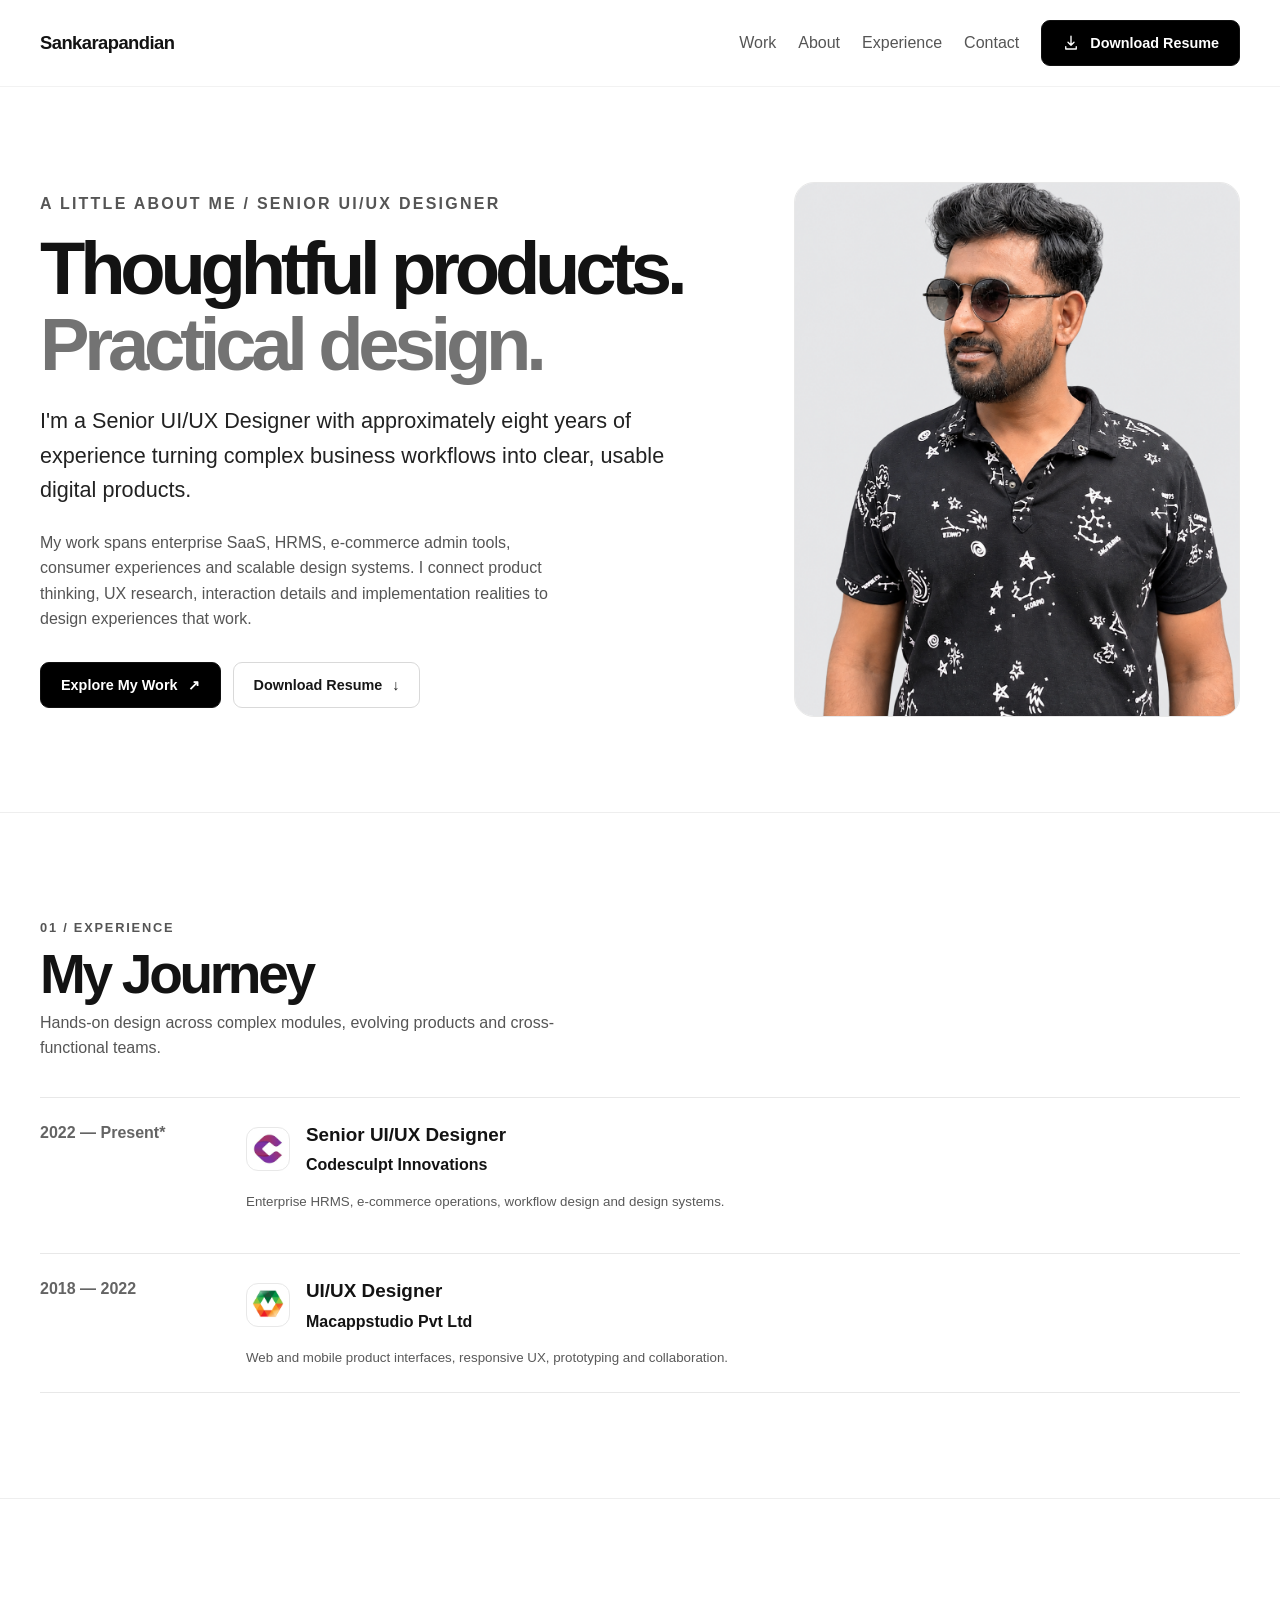
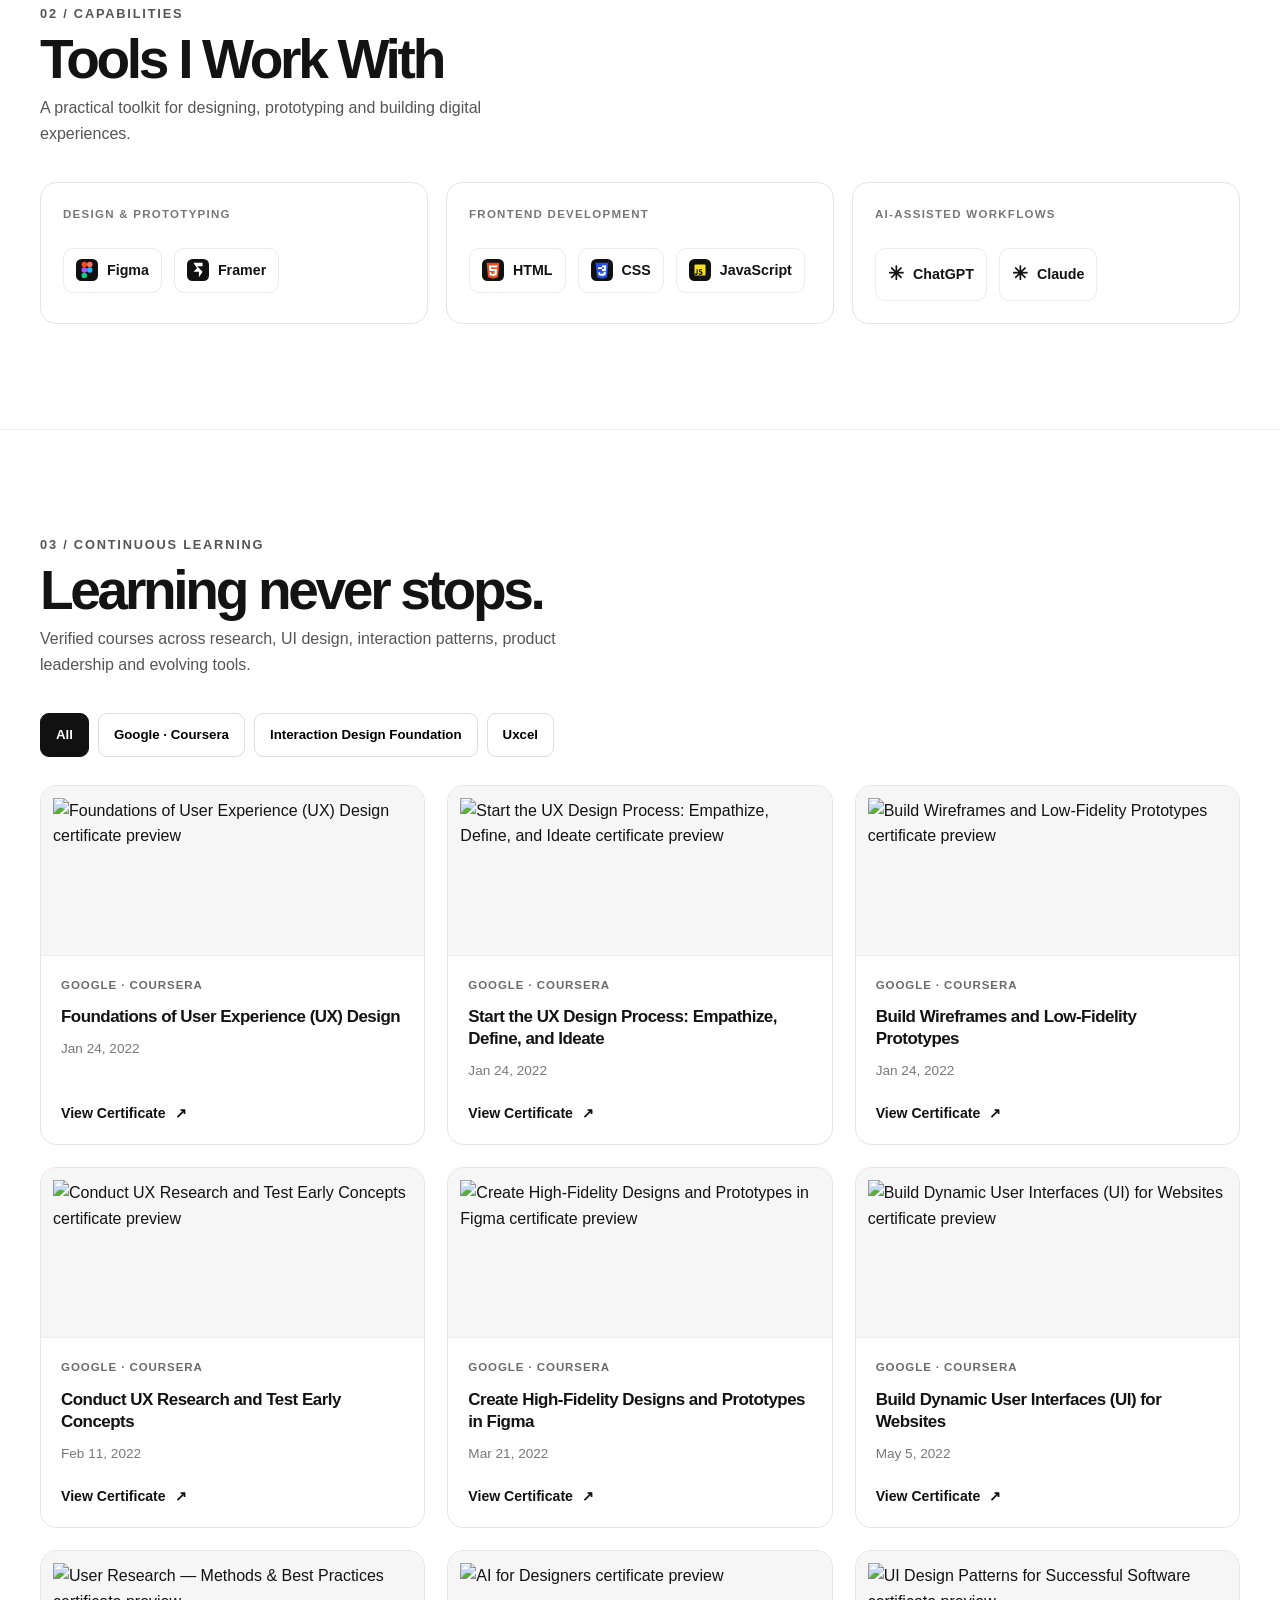
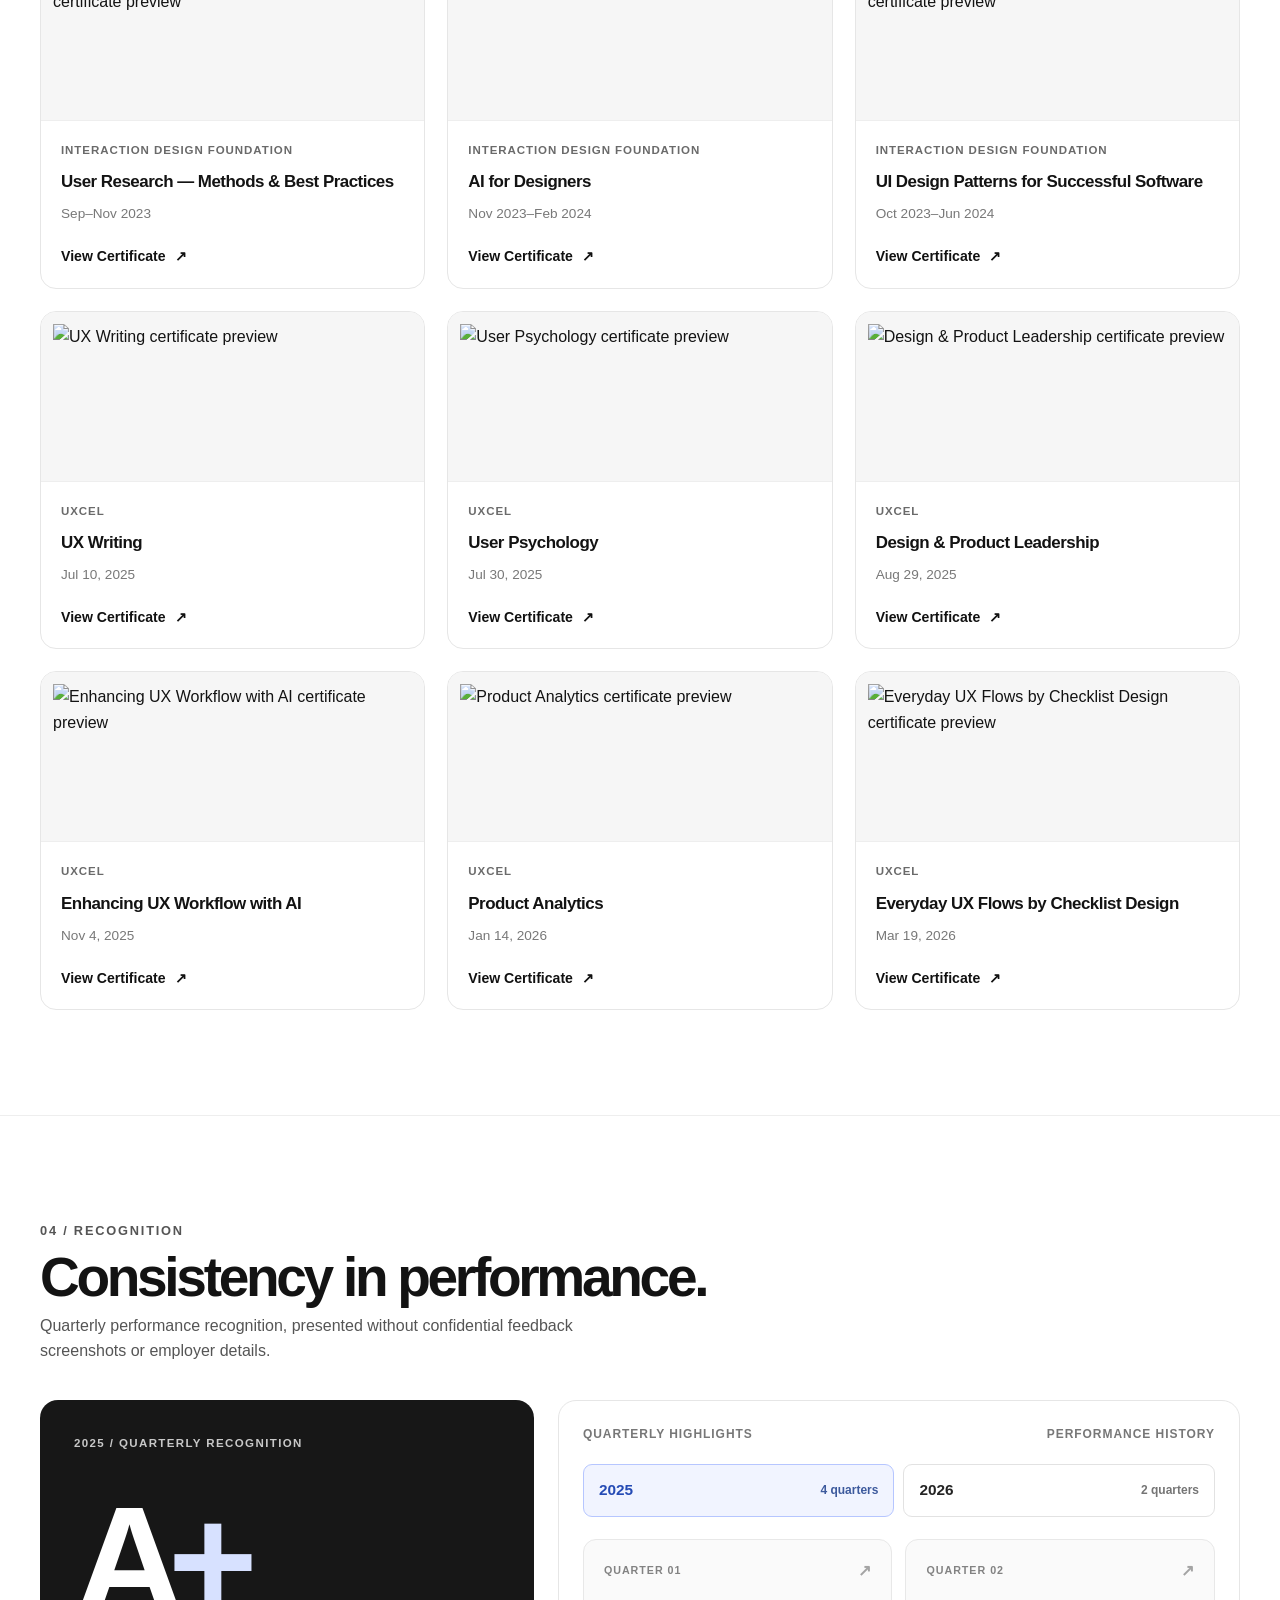
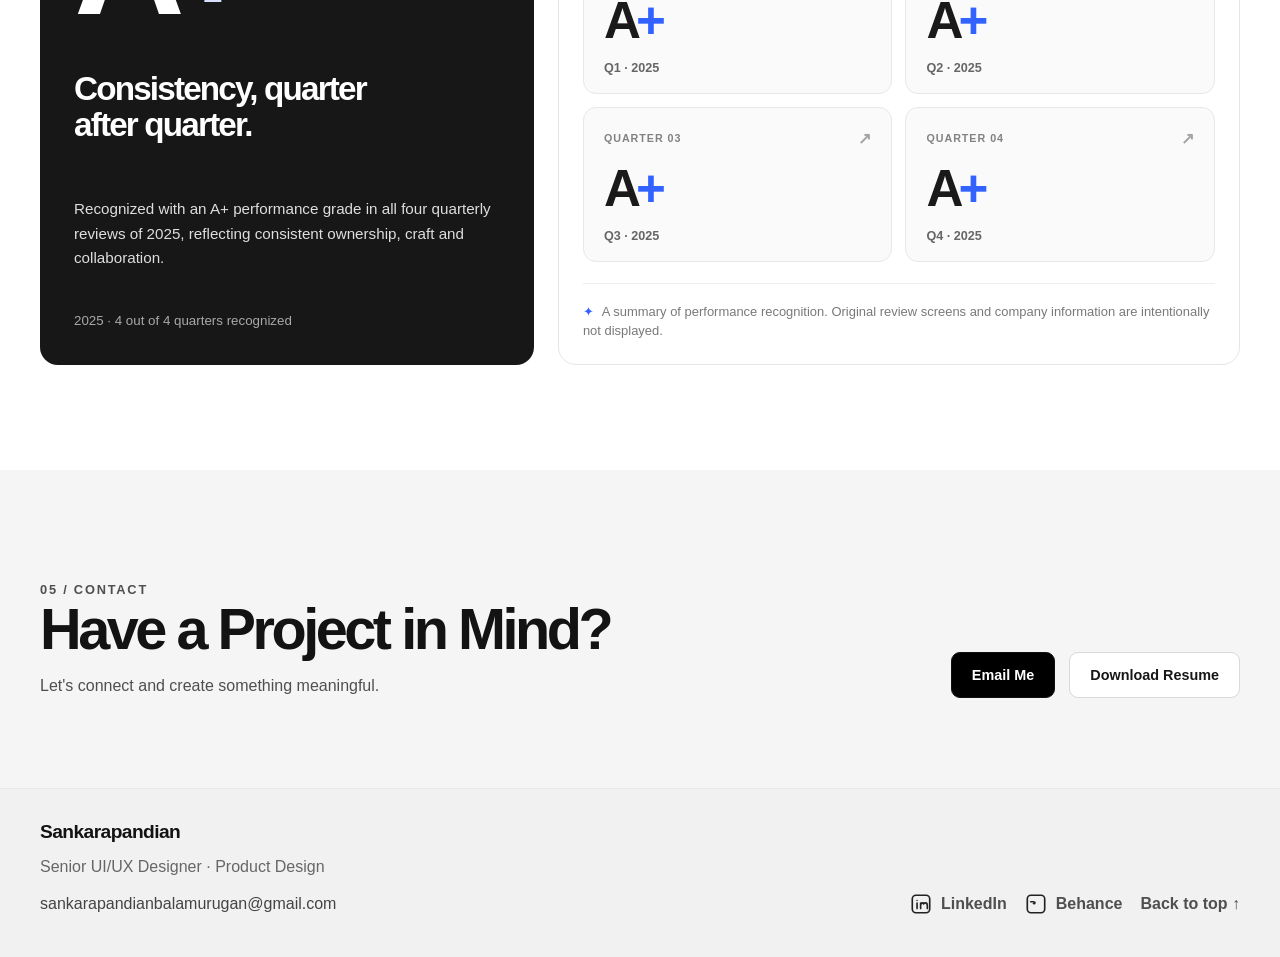
==== commit e89260ef: "Add files via upload" ====
--- a/about.html
+++ b/about.html
@@ -1,6 +1,8 @@
 <!DOCTYPE html>
 
-<html lang="en"><head><meta charset="utf-8"/><meta content="width=device-width, initial-scale=1" name="viewport"/><meta content="#FFFFFF" name="theme-color"/><meta content="Senior UI/UX Designer with eight years of product, UX, enterprise SaaS and design system experience." name="description"/><title>About Me | Sankarapandian</title><link href="styles.css" rel="stylesheet"/><link href="portfolio-pages.css" rel="stylesheet"/><script defer="" src="script.js"></script><script defer="" src="portfolio-pages.js"></script></head><body id="top"><a class="skip-link" href="#main">Skip to main content</a><header class="site-header">
+<html lang="en"><head><meta charset="utf-8"/><meta content="width=device-width, initial-scale=1" name="viewport"/><meta content="#FFFFFF" name="theme-color"/><meta content="Senior UI/UX Designer with eight years of product, UX, enterprise SaaS and design system experience." name="description"/><title>About Me | Sankarapandian</title><link href="styles.css" rel="stylesheet"/><link href="portfolio-pages.css" rel="stylesheet"/><script defer="" src="script.js"></script><script defer="" src="portfolio-pages.js"></script><link rel="stylesheet" href="portfolio-interactions.css"/>
+<script defer src="portfolio-interactions.js"></script>
+</head><body id="top"><a class="skip-link" href="#main">Skip to main content</a><header class="site-header">
 <div class="wrap nav">
 <a aria-label="Sankarapandian home" class="brand" href="index.html">Sankarapandian</a>
 <button aria-controls="primary-menu" aria-expanded="false" aria-label="Open navigation" class="menu-toggle">☰</button>
--- a/portfolio-interactions.css
+++ b/portfolio-interactions.css
@@ -0,0 +1,50 @@
+/* Premium portfolio motion enhancements — decorative only, no layout/IA changes. */
+:root { --portfolio-ease: cubic-bezier(.22, 1, .36, 1); --portfolio-hover-duration: 360ms; }
+/* Keep entire new device mockup visible, including outer studio framing. */
+.project-list .project-visual:has(img[src^="assets/project-previews/"]) {
+  background:#101013; overflow:hidden; isolation:isolate;
+}
+.project-list .project-visual img[src^="assets/project-previews/"] {
+  display:block; width:100%; height:100%; object-fit:contain; object-position:center;
+  transform:scale(1); backface-visibility:hidden;
+  transition:transform 650ms var(--portfolio-ease),filter 450ms ease;
+}
+.project-list .project-card:hover .project-visual img[src^="assets/project-previews/"],
+.project-list a.project-card:focus-visible .project-visual img[src^="assets/project-previews/"] {
+  transform:scale(1.035);
+}
+/* Gentle image treatment across cards without altering the card geometry. */
+.project-list .project-card .project-visual {transition:filter 350ms ease,box-shadow 350ms ease;}
+.project-list .project-card:hover .project-visual {filter:brightness(1.025);}
+.project-list .project-card .project-view {transition:background-color 240ms ease,border-color 240ms ease,color 240ms ease,transform 300ms var(--portfolio-ease);}
+.project-list a.project-card:hover .project-view,
+.project-list a.project-card:focus-visible .project-view {transform:translateX(3px);}
+/* Navigation, links and standard controls */
+.site-header .nav-links a:not(.nav-resume) {transition:color 230ms ease;}
+.btn, .nav-resume, .footer-socials a, .back-link {transition:background-color 240ms ease,color 240ms ease,border-color 240ms ease,transform 300ms var(--portfolio-ease),box-shadow 300ms ease;}
+.btn-primary,.nav-links .nav-resume {background-color:#000;color:#fff;}
+.btn-primary:hover,.nav-links .nav-resume:hover,.btn-primary:focus-visible,.nav-links .nav-resume:focus-visible {background-color:#222!important;}
+.btn,.nav-resume,.project-view {border-radius:9px;}
+/* Opt-in reveal only on additional static section headings, preserving original reveal selectors. */
+html.portfolio-motion-ready .portfolio-motion-enter {opacity:0;transform:translate3d(0,16px,0);transition:opacity 550ms ease,transform 600ms var(--portfolio-ease);}
+html.portfolio-motion-ready .portfolio-motion-enter.portfolio-motion-visible {opacity:1;transform:none;}
+/* Cross-document fade on browsers that support native same-origin view transitions. */
+@view-transition {navigation:auto;}
+::view-transition-old(root){animation:portfolio-fade-out 150ms ease both;}
+::view-transition-new(root){animation:portfolio-fade-in 210ms ease both;}
+@keyframes portfolio-fade-out {to{opacity:0.96;}}
+@keyframes portfolio-fade-in {from{opacity:0.94;}to{opacity:1;}}
+@media(max-width:760px) {
+  .project-list .project-card:hover .project-visual img[src^="assets/project-previews/"]{transform:none;}
+  .project-list a.project-card:hover .project-view{transform:none;}
+}
+@media(prefers-reduced-motion:reduce){
+ html{scroll-behavior:auto!important;}
+ .project-list .project-visual img[src^="assets/project-previews/"],
+ .project-list .project-card .project-visual,
+ .project-list .project-card .project-view,
+ .site-header .nav-links a,.btn,.nav-resume,.footer-socials a,.back-link,
+ html.portfolio-motion-ready .portfolio-motion-enter {transition:none!important;transform:none!important;animation:none!important;}
+ html.portfolio-motion-ready .portfolio-motion-enter {opacity:1!important;}
+ ::view-transition-old(root),::view-transition-new(root){animation:none!important;}
+}
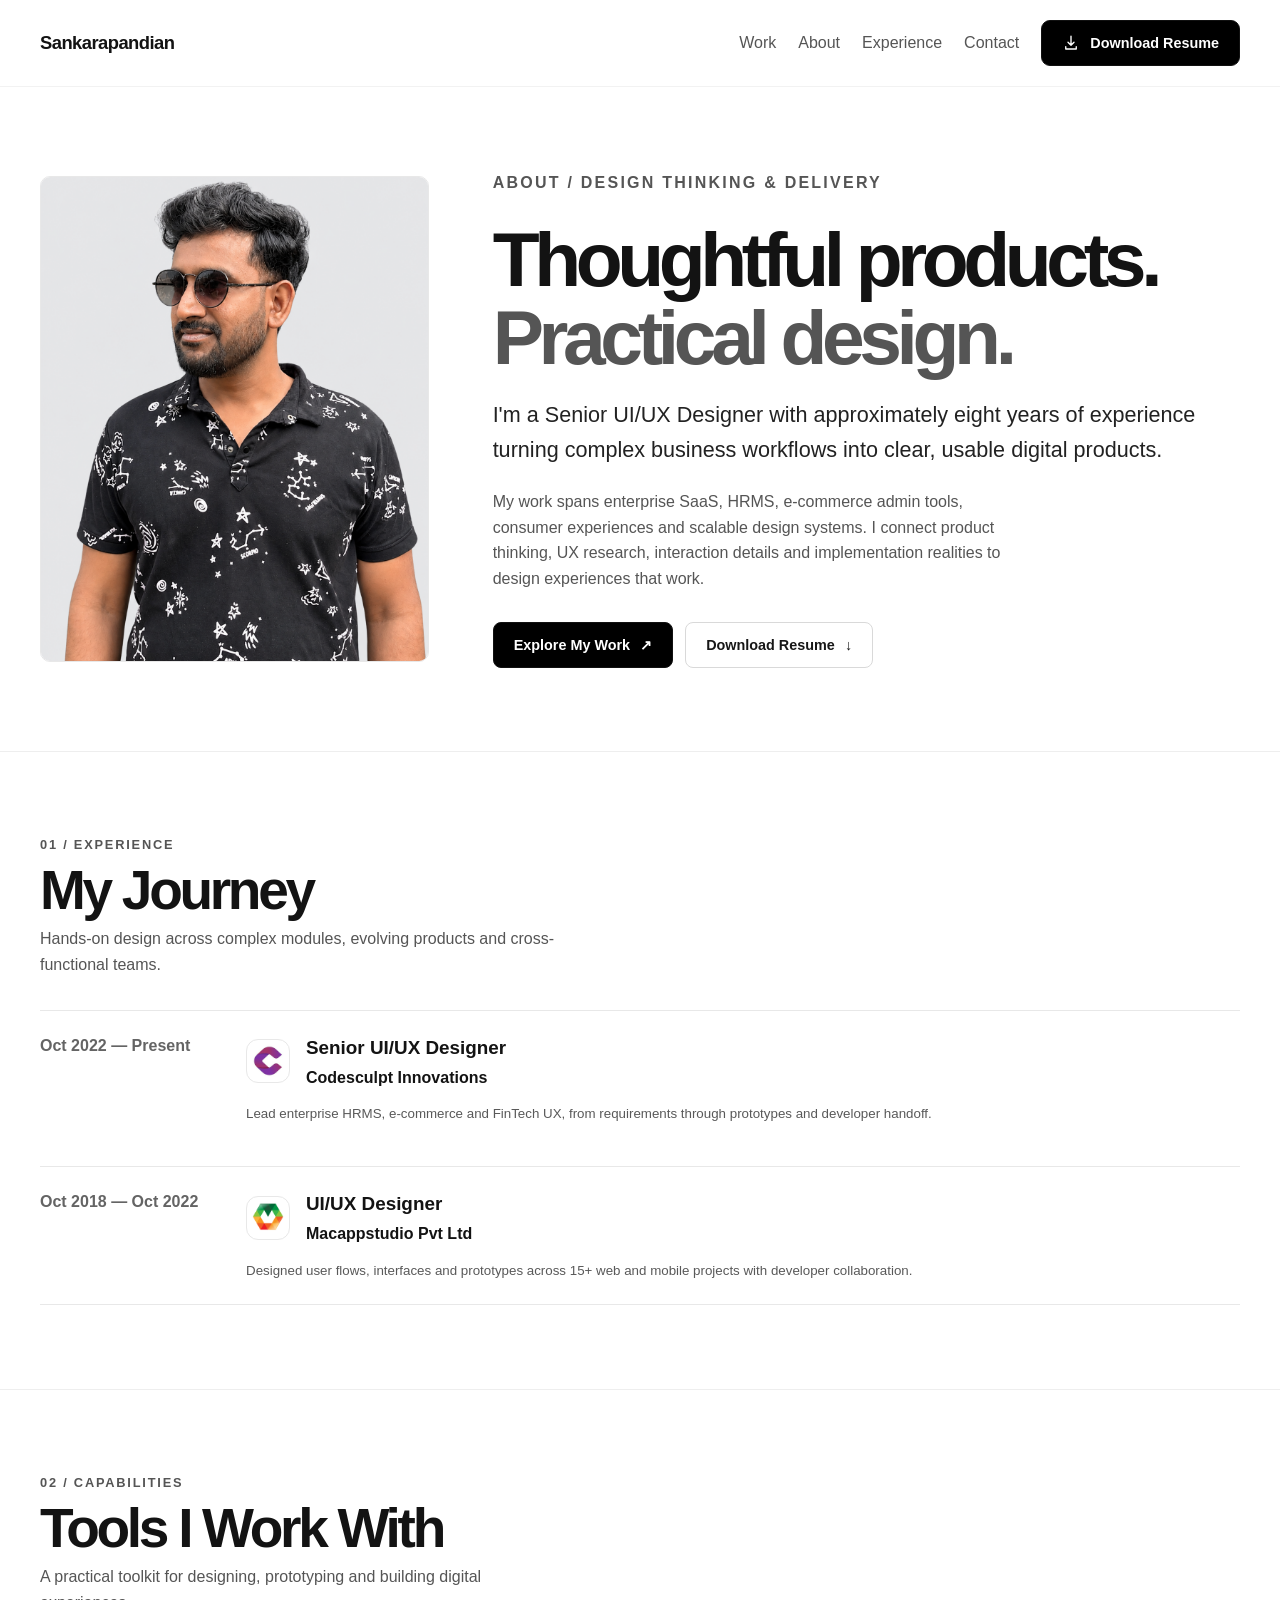
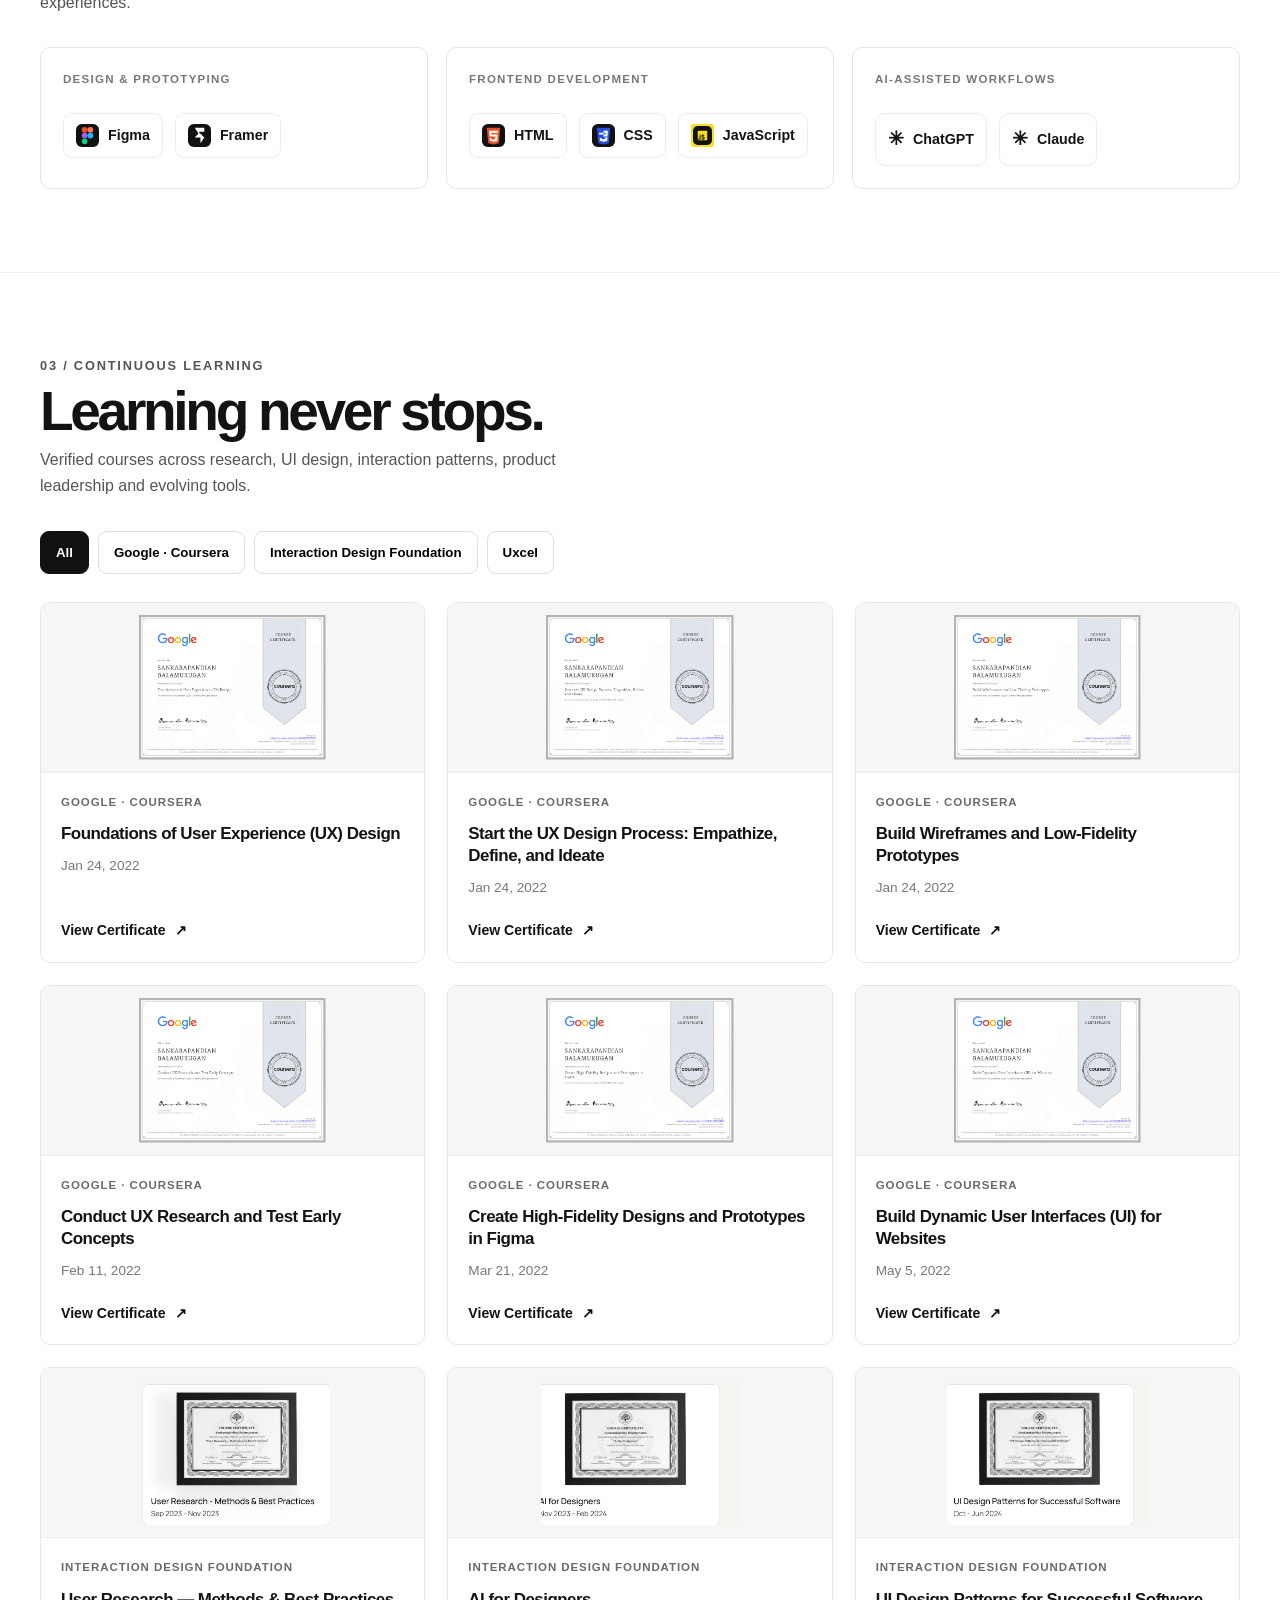
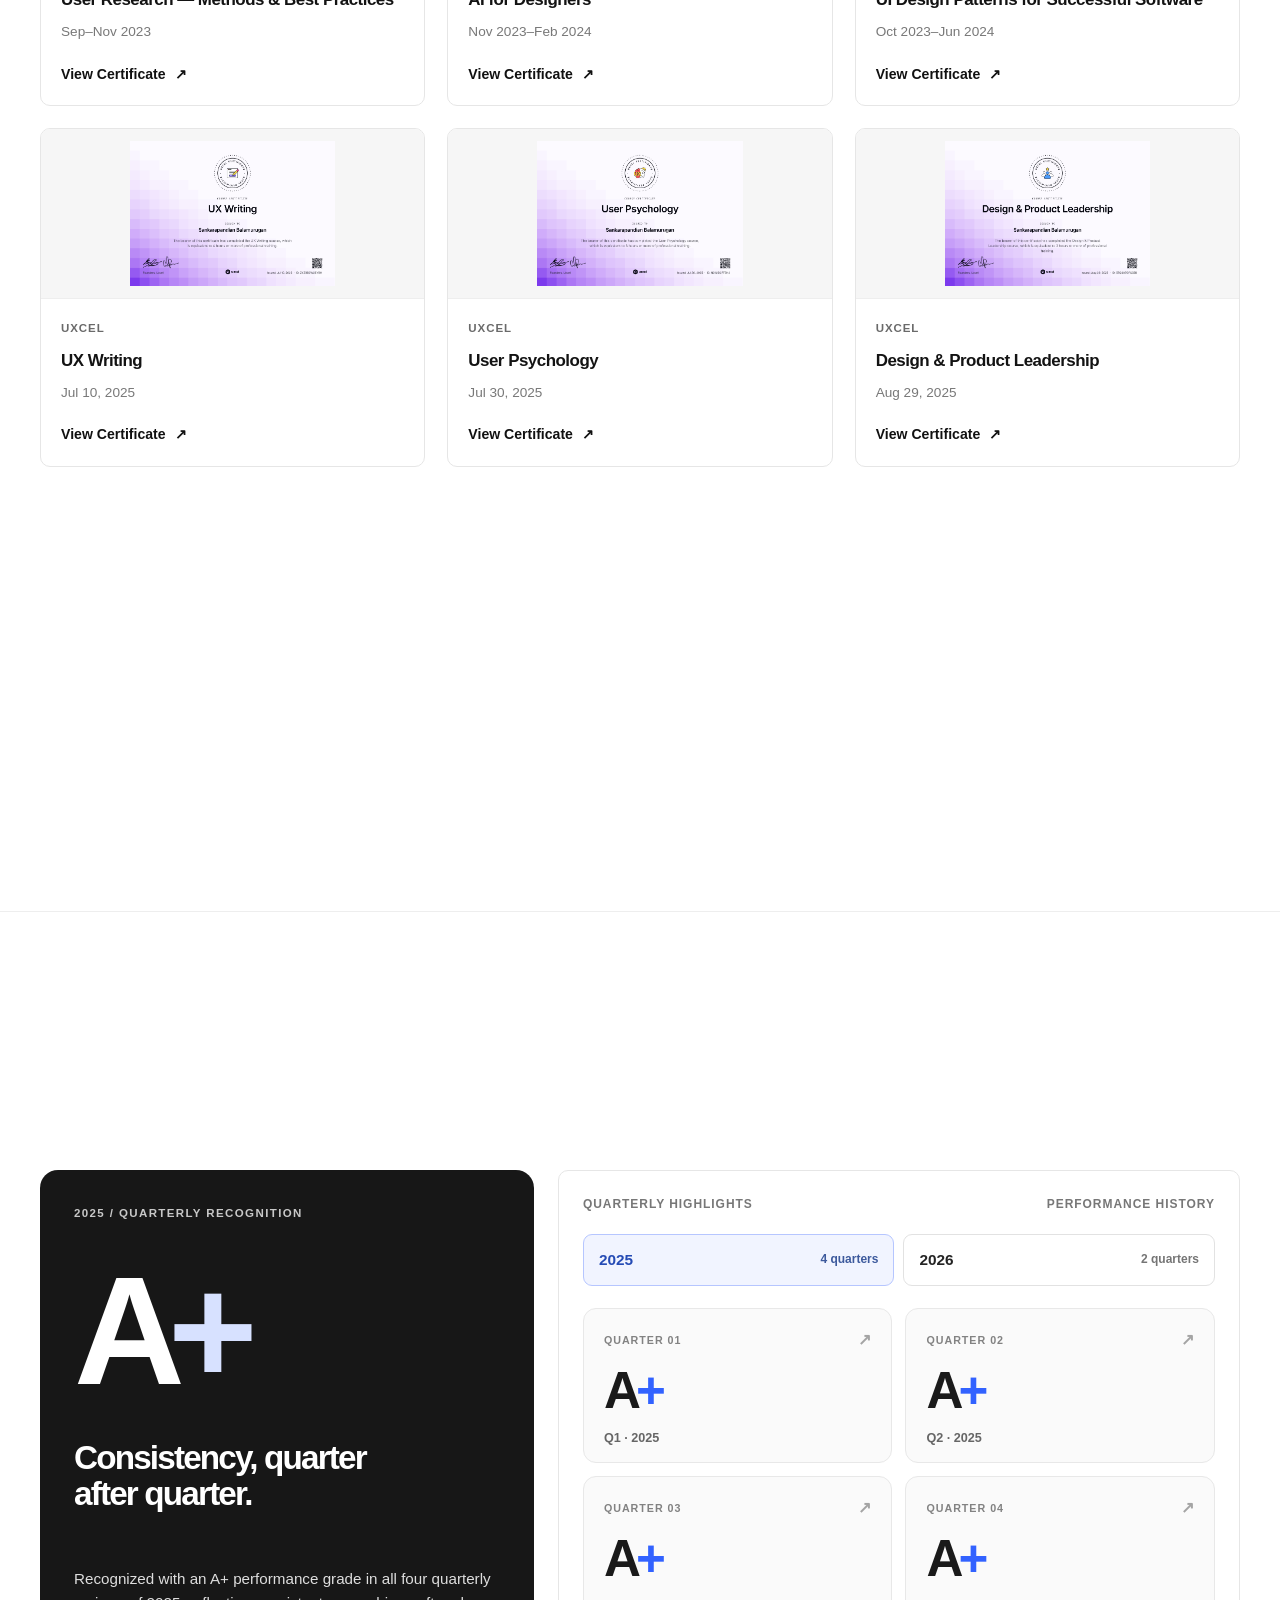
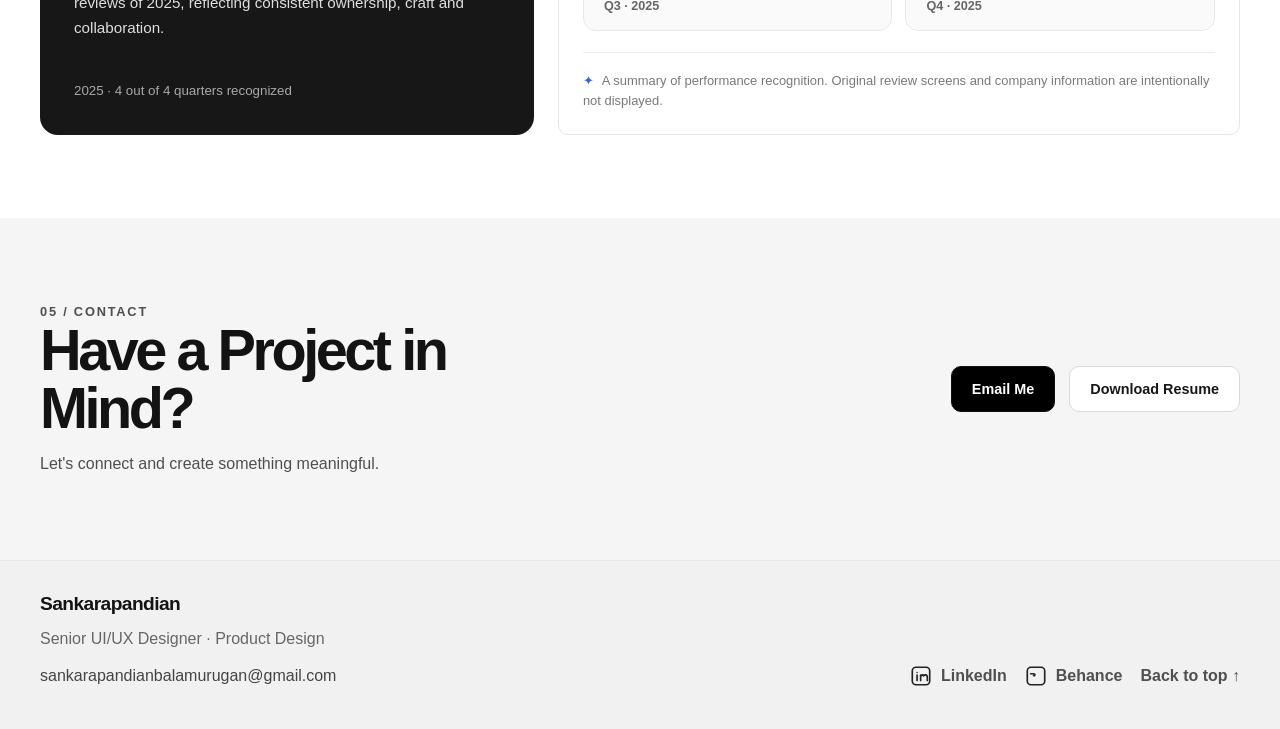
==== commit cd032e6c: "Add files via upload" ====
--- a/about.html
+++ b/about.html
@@ -1,8 +1,8 @@
 <!DOCTYPE html>
 
-<html lang="en"><head><meta charset="utf-8"/><meta content="width=device-width, initial-scale=1" name="viewport"/><meta content="#FFFFFF" name="theme-color"/><meta content="Senior UI/UX Designer with eight years of product, UX, enterprise SaaS and design system experience." name="description"/><title>About Me | Sankarapandian</title><link href="styles.css" rel="stylesheet"/><link href="portfolio-pages.css" rel="stylesheet"/><script defer="" src="script.js"></script><script defer="" src="portfolio-pages.js"></script><link rel="stylesheet" href="portfolio-interactions.css"/>
-<script defer src="portfolio-interactions.js"></script>
-</head><body id="top"><a class="skip-link" href="#main">Skip to main content</a><header class="site-header">
+<html lang="en"><head><meta charset="utf-8"/><meta content="width=device-width, initial-scale=1" name="viewport"/><meta content="#FFFFFF" name="theme-color"/><meta content="Senior UI/UX Designer with eight years of product, UX, enterprise SaaS and design system experience." name="description"/><title>About Me | Sankarapandian</title><link href="styles.css" rel="stylesheet"/><link href="portfolio-pages.css" rel="stylesheet"/><script defer="" src="script.js"></script><script defer="" src="portfolio-pages.js"></script><link href="portfolio-interactions.css" rel="stylesheet"/>
+<script defer="" src="portfolio-interactions.js"></script>
+<link href="portfolio-refinements.css" rel="stylesheet"/></head><body id="top"><a class="skip-link" href="#main">Skip to main content</a><header class="site-header">
 <div class="wrap nav">
 <a aria-label="Sankarapandian home" class="brand" href="index.html">Sankarapandian</a>
 <button aria-controls="primary-menu" aria-expanded="false" aria-label="Open navigation" class="menu-toggle">☰</button>
@@ -17,7 +17,7 @@
       </a>
 </nav>
 </div>
-</header><main id="main"><section class="section about-page-hero"><div class="wrap about-page-grid"><div class="reveal"><p class="eyebrow">A LITTLE ABOUT ME / SENIOR UI/UX DESIGNER</p><h1>Thoughtful products.<br/><em>Practical design.</em></h1><p class="about-hero-lede">I'm a Senior UI/UX Designer with approximately eight years of experience turning complex business workflows into clear, usable digital products.</p><p>My work spans enterprise SaaS, HRMS, e-commerce admin tools, consumer experiences and scalable design systems. I connect product thinking, UX research, interaction details and implementation realities to design experiences that work.</p><div class="about-hero-actions"><a class="btn btn-primary" href="work.html">Explore My Work <span aria-hidden="true">↗</span></a><a class="btn btn-secondary" download="Sankarapandian_Resume.pdf" href="assets/Sankarapandian_Resume.pdf">Download Resume <span aria-hidden="true">↓</span></a></div></div><figure class="about-portrait reveal"><img alt="Portrait of Sankarapandian" height="1232" src="assets/profile-photo.png" width="832"/></figure></div></section><section class="section about-page-section" id="experience">
+</header><main id="main"><section class="section about-page-hero about-editorial-hero"><div class="wrap about-page-grid"><div class="reveal"><p class="eyebrow">ABOUT / DESIGN THINKING &amp; DELIVERY</p><h1>Thoughtful products.<br/><em>Practical design.</em></h1><p class="about-hero-lede">I'm a Senior UI/UX Designer with approximately eight years of experience turning complex business workflows into clear, usable digital products.</p><p>My work spans enterprise SaaS, HRMS, e-commerce admin tools, consumer experiences and scalable design systems. I connect product thinking, UX research, interaction details and implementation realities to design experiences that work.</p><div class="about-hero-actions"><a class="btn btn-primary" href="work.html">Explore My Work <span aria-hidden="true">↗</span></a><a class="btn btn-secondary" download="Sankarapandian_Resume.pdf" href="assets/Sankarapandian_Resume.pdf">Download Resume <span aria-hidden="true">↓</span></a></div></div><figure class="about-portrait reveal"><img alt="Portrait of Sankarapandian" height="1232" src="assets/profile-photo.png" width="832"/></figure></div></section><section class="section about-page-section" id="experience">
 <div class="wrap">
 <div class="section-head reveal">
 <p class="eyebrow">01 / EXPERIENCE</p>
@@ -26,22 +26,22 @@
 </div>
 <div class="timeline">
 <article class="timeline-item reveal">
-<span class="timeline-date">2022 — Present*</span>
+<span class="timeline-date">Oct 2022 — Present</span>
 <div class="timeline-content">
 <div class="timeline-company"><img alt="Codesculpt Innovations logo" height="44" loading="lazy" src="assets/codesculpt-logo.jpg" width="44"/><div><h3>Senior UI/UX Designer</h3><p>Codesculpt Innovations</p></div></div>
-<small>Enterprise HRMS, e-commerce operations, workflow design and design systems.</small>
+<small>Lead enterprise HRMS, e-commerce and FinTech UX, from requirements through prototypes and developer handoff.</small>
 </div>
 </article>
 <article class="timeline-item reveal">
-<span class="timeline-date">2018 — 2022</span>
+<span class="timeline-date">Oct 2018 — Oct 2022</span>
 <div class="timeline-content">
 <div class="timeline-company"><img alt="Macappstudio logo" height="44" loading="lazy" src="assets/macappstudio-logo.jpg" width="44"/><div><h3>UI/UX Designer</h3><p>Macappstudio Pvt Ltd</p></div></div>
-<small>Web and mobile product interfaces, responsive UX, prototyping and collaboration.</small>
+<small>Designed user flows, interfaces and prototypes across 15+ web and mobile projects with developer collaboration.</small>
 </div>
 </article>
 </div>
 </div>
-</section><section class="section about-page-section" id="tools"><div class="wrap"><div class="section-head reveal"><p class="eyebrow">02 / CAPABILITIES</p><h2>Tools I Work With</h2><p>A practical toolkit for designing, prototyping and building digital experiences.</p></div><div class="about-tools-grid"><article class="about-tool-group reveal"><span>DESIGN &amp; PROTOTYPING</span><div class="about-tool-items"><div><img alt="" src="assets/tool-figma.svg"/>Figma</div><div><img alt="" src="assets/tool-framer.svg"/>Framer</div></div></article><article class="about-tool-group reveal"><span>FRONTEND DEVELOPMENT</span><div class="about-tool-items"><div><img alt="" src="assets/tool-html5.svg"/>HTML</div><div><img alt="" src="assets/tool-css3.svg"/>CSS</div><div><img alt="" src="assets/tool-javascript.svg"/>JavaScript</div></div></article><article class="about-tool-group reveal"><span>AI-ASSISTED WORKFLOWS</span><div class="about-tool-items"><div><span aria-hidden="true" class="tool-text-mark">✳</span>ChatGPT</div><div><span aria-hidden="true" class="tool-text-mark">✳</span>Claude</div></div></article></div></div></section><section class="section about-page-section" id="learning"><div class="wrap"><div class="section-head reveal"><p class="eyebrow">03 / CONTINUOUS LEARNING</p><h2>Learning never stops.</h2><p>Verified courses across research, UI design, interaction patterns, product leadership and evolving tools.</p></div><div aria-label="Filter certificates" class="cert-controls reveal" role="group"><button aria-pressed="true" class="is-selected" data-cert-filter="all" type="button">All</button><button aria-pressed="false" data-cert-filter="Google · Coursera" type="button">Google · Coursera</button><button aria-pressed="false" data-cert-filter="Interaction Design Foundation" type="button">Interaction Design Foundation</button><button aria-pressed="false" data-cert-filter="Uxcel" type="button">Uxcel</button></div><div class="cert-grid" id="cert-grid"><article class="cert-card reveal" data-cert-issuer="Google · Coursera"><div class="cert-media"><img alt="Foundations of User Experience (UX) Design certificate preview" loading="lazy" src="assets/certificates/Coursera DSCBTPT67AL3.png"/></div><div class="cert-body"><span class="cert-issuer">Google · Coursera</span><h3>Foundations of User Experience (UX) Design</h3><p>Jan 24, 2022</p><button class="cert-link" data-file="assets/certificates/Coursera DSCBTPT67AL3.pdf" data-kind="pdf" data-title="Foundations of User Experience (UX) Design" type="button">View Certificate <span aria-hidden="true">↗</span></button></div></article><article class="cert-card reveal" data-cert-issuer="Google · Coursera"><div class="cert-media"><img alt="Start the UX Design Process: Empathize, Define, and Ideate certificate preview" loading="lazy" src="assets/certificates/Coursera 8YA2PXWRM52N.png"/></div><div class="cert-body"><span class="cert-issuer">Google · Coursera</span><h3>Start the UX Design Process: Empathize, Define, and Ideate</h3><p>Jan 24, 2022</p><button class="cert-link" data-file="assets/certificates/Coursera 8YA2PXWRM52N.pdf" data-kind="pdf" data-title="Start the UX Design Process: Empathize, Define, and Ideate" type="button">View Certificate <span aria-hidden="true">↗</span></button></div></article><article class="cert-card reveal" data-cert-issuer="Google · Coursera"><div class="cert-media"><img alt="Build Wireframes and Low-Fidelity Prototypes certificate preview" loading="lazy" src="assets/certificates/Coursera K5SG9XU9KC6A.png"/></div><div class="cert-body"><span class="cert-issuer">Google · Coursera</span><h3>Build Wireframes and Low-Fidelity Prototypes</h3><p>Jan 24, 2022</p><button class="cert-link" data-file="assets/certificates/Coursera K5SG9XU9KC6A.pdf" data-kind="pdf" data-title="Build Wireframes and Low-Fidelity Prototypes" type="button">View Certificate <span aria-hidden="true">↗</span></button></div></article><article class="cert-card reveal" data-cert-issuer="Google · Coursera"><div class="cert-media"><img alt="Conduct UX Research and Test Early Concepts certificate preview" loading="lazy" src="assets/certificates/Coursera HXEU2YFJ2HX7.png"/></div><div class="cert-body"><span class="cert-issuer">Google · Coursera</span><h3>Conduct UX Research and Test Early Concepts</h3><p>Feb 11, 2022</p><button class="cert-link" data-file="assets/certificates/Coursera HXEU2YFJ2HX7.pdf" data-kind="pdf" data-title="Conduct UX Research and Test Early Concepts" type="button">View Certificate <span aria-hidden="true">↗</span></button></div></article><article class="cert-card reveal" data-cert-issuer="Google · Coursera"><div class="cert-media"><img alt="Create High-Fidelity Designs and Prototypes in Figma certificate preview" loading="lazy" src="assets/certificates/Coursera MDBC43M4Z4B8.png"/></div><div class="cert-body"><span class="cert-issuer">Google · Coursera</span><h3>Create High-Fidelity Designs and Prototypes in Figma</h3><p>Mar 21, 2022</p><button class="cert-link" data-file="assets/certificates/Coursera MDBC43M4Z4B8.pdf" data-kind="pdf" data-title="Create High-Fidelity Designs and Prototypes in Figma" type="button">View Certificate <span aria-hidden="true">↗</span></button></div></article><article class="cert-card reveal" data-cert-issuer="Google · Coursera"><div class="cert-media"><img alt="Build Dynamic User Interfaces (UI) for Websites certificate preview" loading="lazy" src="assets/certificates/Coursera FGQBZKDVUG6W.png"/></div><div class="cert-body"><span class="cert-issuer">Google · Coursera</span><h3>Build Dynamic User Interfaces (UI) for Websites</h3><p>May 5, 2022</p><button class="cert-link" data-file="assets/certificates/Coursera FGQBZKDVUG6W.pdf" data-kind="pdf" data-title="Build Dynamic User Interfaces (UI) for Websites" type="button">View Certificate <span aria-hidden="true">↗</span></button></div></article><article class="cert-card reveal" data-cert-issuer="Interaction Design Foundation"><div class="cert-media"><img alt="User Research — Methods &amp; Best Practices certificate preview" loading="lazy" src="assets/certificates/ixdf-certificate-1.png"/></div><div class="cert-body"><span class="cert-issuer">Interaction Design Foundation</span><h3>User Research — Methods &amp; Best Practices</h3><p>Sep–Nov 2023</p><button class="cert-link" data-file="assets/certificates/ixdf-certificate-1.png" data-kind="image" data-title="User Research — Methods &amp; Best Practices" type="button">View Certificate <span aria-hidden="true">↗</span></button></div></article><article class="cert-card reveal" data-cert-issuer="Interaction Design Foundation"><div class="cert-media"><img alt="AI for Designers certificate preview" loading="lazy" src="assets/certificates/ixdf-certificate-3.png"/></div><div class="cert-body"><span class="cert-issuer">Interaction Design Foundation</span><h3>AI for Designers</h3><p>Nov 2023–Feb 2024</p><button class="cert-link" data-file="assets/certificates/ixdf-certificate-3.png" data-kind="image" data-title="AI for Designers" type="button">View Certificate <span aria-hidden="true">↗</span></button></div></article><article class="cert-card reveal" data-cert-issuer="Interaction Design Foundation"><div class="cert-media"><img alt="UI Design Patterns for Successful Software certificate preview" loading="lazy" src="assets/certificates/ixdf-certificate-2.png"/></div><div class="cert-body"><span class="cert-issuer">Interaction Design Foundation</span><h3>UI Design Patterns for Successful Software</h3><p>Oct 2023–Jun 2024</p><button class="cert-link" data-file="assets/certificates/ixdf-certificate-2.png" data-kind="image" data-title="UI Design Patterns for Successful Software" type="button">View Certificate <span aria-hidden="true">↗</span></button></div></article><article class="cert-card reveal" data-cert-issuer="Uxcel"><div class="cert-media"><img alt="UX Writing certificate preview" loading="lazy" src="assets/certificates/UX Writing ZXZBB3WXEYBH.png"/></div><div class="cert-body"><span class="cert-issuer">Uxcel</span><h3>UX Writing</h3><p>Jul 10, 2025</p><button class="cert-link" data-file="assets/certificates/UX Writing ZXZBB3WXEYBH.pdf" data-kind="pdf" data-title="UX Writing" type="button">View Certificate <span aria-hidden="true">↗</span></button></div></article><article class="cert-card reveal" data-cert-issuer="Uxcel"><div class="cert-media"><img alt="User Psychology certificate preview" loading="lazy" src="assets/certificates/User Psychology N21JID27T5H2.png"/></div><div class="cert-body"><span class="cert-issuer">Uxcel</span><h3>User Psychology</h3><p>Jul 30, 2025</p><button class="cert-link" data-file="assets/certificates/User Psychology N21JID27T5H2.pdf" data-kind="pdf" data-title="User Psychology" type="button">View Certificate <span aria-hidden="true">↗</span></button></div></article><article class="cert-card reveal" data-cert-issuer="Uxcel"><div class="cert-media"><img alt="Design &amp; Product Leadership certificate preview" loading="lazy" src="assets/certificates/Leadership Mastery 57QSA7GFC0ZB.png"/></div><div class="cert-body"><span class="cert-issuer">Uxcel</span><h3>Design &amp; Product Leadership</h3><p>Aug 29, 2025</p><button class="cert-link" data-file="assets/certificates/Leadership Mastery 57QSA7GFC0ZB.pdf" data-kind="pdf" data-title="Design &amp; Product Leadership" type="button">View Certificate <span aria-hidden="true">↗</span></button></div></article><article class="cert-card reveal" data-cert-issuer="Uxcel"><div class="cert-media"><img alt="Enhancing UX Workflow with AI certificate preview" loading="lazy" src="assets/certificates/Enhancing UX Workflow with AI HXYO2MAPYKUM.png"/></div><div class="cert-body"><span class="cert-issuer">Uxcel</span><h3>Enhancing UX Workflow with AI</h3><p>Nov 4, 2025</p><button class="cert-link" data-file="assets/certificates/Enhancing UX Workflow with AI HXYO2MAPYKUM.pdf" data-kind="pdf" data-title="Enhancing UX Workflow with AI" type="button">View Certificate <span aria-hidden="true">↗</span></button></div></article><article class="cert-card reveal" data-cert-issuer="Uxcel"><div class="cert-media"><img alt="Product Analytics certificate preview" loading="lazy" src="assets/certificates/Product Analytics DO5DRH2MVKLK.png"/></div><div class="cert-body"><span class="cert-issuer">Uxcel</span><h3>Product Analytics</h3><p>Jan 14, 2026</p><button class="cert-link" data-file="assets/certificates/Product Analytics DO5DRH2MVKLK.pdf" data-kind="pdf" data-title="Product Analytics" type="button">View Certificate <span aria-hidden="true">↗</span></button></div></article><article class="cert-card reveal" data-cert-issuer="Uxcel"><div class="cert-media"><img alt="Everyday UX Flows by Checklist Design certificate preview" loading="lazy" src="assets/certificates/Everyday UX Flows by Checklist Design 65O8VHI9FHMC.png"/></div><div class="cert-body"><span class="cert-issuer">Uxcel</span><h3>Everyday UX Flows by Checklist Design</h3><p>Mar 19, 2026</p><button class="cert-link" data-file="assets/certificates/Everyday UX Flows by Checklist Design 65O8VHI9FHMC.pdf" data-kind="pdf" data-title="Everyday UX Flows by Checklist Design" type="button">View Certificate <span aria-hidden="true">↗</span></button></div></article></div></div></section><section class="section about-page-section" id="recognition">
+</section><section class="section about-page-section" id="tools"><div class="wrap"><div class="section-head reveal"><p class="eyebrow">02 / CAPABILITIES</p><h2>Tools I Work With</h2><p>A practical toolkit for designing, prototyping and building digital experiences.</p></div><div class="about-tools-grid"><article class="about-tool-group reveal"><span>DESIGN &amp; PROTOTYPING</span><div class="about-tool-items"><div class="tool-brand-chip" title="Figma"><img alt="" height="24" loading="lazy" src="assets/tool-figma.svg" width="24"/>Figma</div><div class="tool-brand-chip" title="Framer"><img alt="" height="24" loading="lazy" src="assets/tool-framer.svg" width="24"/>Framer</div></div></article><article class="about-tool-group reveal"><span>FRONTEND DEVELOPMENT</span><div class="about-tool-items"><div class="tool-brand-chip" title="HTML"><img alt="" height="24" loading="lazy" src="assets/tool-html5.svg" width="24"/>HTML</div><div class="tool-brand-chip" title="CSS"><img alt="" height="24" loading="lazy" src="assets/tool-css3.svg" width="24"/>CSS</div><div class="tool-brand-chip" title="JavaScript"><img alt="" class="tool-js-icon" height="24" loading="lazy" src="assets/tool-javascript.svg" width="24"/>JavaScript</div></div></article><article class="about-tool-group reveal"><span>AI-ASSISTED WORKFLOWS</span><div class="about-tool-items"><div><span aria-hidden="true" class="tool-text-mark">✳</span>ChatGPT</div><div><span aria-hidden="true" class="tool-text-mark">✳</span>Claude</div></div></article></div></div></section><section class="section about-page-section" id="learning"><div class="wrap"><div class="section-head reveal"><p class="eyebrow">03 / CONTINUOUS LEARNING</p><h2>Learning never stops.</h2><p>Verified courses across research, UI design, interaction patterns, product leadership and evolving tools.</p></div><div aria-label="Filter certificates" class="cert-controls reveal" role="group"><button aria-pressed="true" class="is-selected" data-cert-filter="all" type="button">All</button><button aria-pressed="false" data-cert-filter="Google · Coursera" type="button">Google · Coursera</button><button aria-pressed="false" data-cert-filter="Interaction Design Foundation" type="button">Interaction Design Foundation</button><button aria-pressed="false" data-cert-filter="Uxcel" type="button">Uxcel</button></div><div class="cert-grid" id="cert-grid"><article class="cert-card reveal" data-cert-issuer="Google · Coursera"><div class="cert-media"><img alt="Foundations of User Experience (UX) Design certificate preview" loading="lazy" src="assets/certificates/Coursera DSCBTPT67AL3.png"/></div><div class="cert-body"><span class="cert-issuer">Google · Coursera</span><h3>Foundations of User Experience (UX) Design</h3><p>Jan 24, 2022</p><button class="cert-link" data-file="assets/certificates/Coursera DSCBTPT67AL3.pdf" data-kind="pdf" data-title="Foundations of User Experience (UX) Design" type="button">View Certificate <span aria-hidden="true">↗</span></button></div></article><article class="cert-card reveal" data-cert-issuer="Google · Coursera"><div class="cert-media"><img alt="Start the UX Design Process: Empathize, Define, and Ideate certificate preview" loading="lazy" src="assets/certificates/Coursera 8YA2PXWRM52N.png"/></div><div class="cert-body"><span class="cert-issuer">Google · Coursera</span><h3>Start the UX Design Process: Empathize, Define, and Ideate</h3><p>Jan 24, 2022</p><button class="cert-link" data-file="assets/certificates/Coursera 8YA2PXWRM52N.pdf" data-kind="pdf" data-title="Start the UX Design Process: Empathize, Define, and Ideate" type="button">View Certificate <span aria-hidden="true">↗</span></button></div></article><article class="cert-card reveal" data-cert-issuer="Google · Coursera"><div class="cert-media"><img alt="Build Wireframes and Low-Fidelity Prototypes certificate preview" loading="lazy" src="assets/certificates/Coursera K5SG9XU9KC6A.png"/></div><div class="cert-body"><span class="cert-issuer">Google · Coursera</span><h3>Build Wireframes and Low-Fidelity Prototypes</h3><p>Jan 24, 2022</p><button class="cert-link" data-file="assets/certificates/Coursera K5SG9XU9KC6A.pdf" data-kind="pdf" data-title="Build Wireframes and Low-Fidelity Prototypes" type="button">View Certificate <span aria-hidden="true">↗</span></button></div></article><article class="cert-card reveal" data-cert-issuer="Google · Coursera"><div class="cert-media"><img alt="Conduct UX Research and Test Early Concepts certificate preview" loading="lazy" src="assets/certificates/Coursera HXEU2YFJ2HX7.png"/></div><div class="cert-body"><span class="cert-issuer">Google · Coursera</span><h3>Conduct UX Research and Test Early Concepts</h3><p>Feb 11, 2022</p><button class="cert-link" data-file="assets/certificates/Coursera HXEU2YFJ2HX7.pdf" data-kind="pdf" data-title="Conduct UX Research and Test Early Concepts" type="button">View Certificate <span aria-hidden="true">↗</span></button></div></article><article class="cert-card reveal" data-cert-issuer="Google · Coursera"><div class="cert-media"><img alt="Create High-Fidelity Designs and Prototypes in Figma certificate preview" loading="lazy" src="assets/certificates/Coursera MDBC43M4Z4B8.png"/></div><div class="cert-body"><span class="cert-issuer">Google · Coursera</span><h3>Create High-Fidelity Designs and Prototypes in Figma</h3><p>Mar 21, 2022</p><button class="cert-link" data-file="assets/certificates/Coursera MDBC43M4Z4B8.pdf" data-kind="pdf" data-title="Create High-Fidelity Designs and Prototypes in Figma" type="button">View Certificate <span aria-hidden="true">↗</span></button></div></article><article class="cert-card reveal" data-cert-issuer="Google · Coursera"><div class="cert-media"><img alt="Build Dynamic User Interfaces (UI) for Websites certificate preview" loading="lazy" src="assets/certificates/Coursera FGQBZKDVUG6W.png"/></div><div class="cert-body"><span class="cert-issuer">Google · Coursera</span><h3>Build Dynamic User Interfaces (UI) for Websites</h3><p>May 5, 2022</p><button class="cert-link" data-file="assets/certificates/Coursera FGQBZKDVUG6W.pdf" data-kind="pdf" data-title="Build Dynamic User Interfaces (UI) for Websites" type="button">View Certificate <span aria-hidden="true">↗</span></button></div></article><article class="cert-card reveal" data-cert-issuer="Interaction Design Foundation"><div class="cert-media"><img alt="User Research — Methods &amp; Best Practices certificate preview" loading="lazy" src="assets/certificates/ixdf-certificate-1.png"/></div><div class="cert-body"><span class="cert-issuer">Interaction Design Foundation</span><h3>User Research — Methods &amp; Best Practices</h3><p>Sep–Nov 2023</p><button class="cert-link" data-file="assets/certificates/ixdf-certificate-1.png" data-kind="image" data-title="User Research — Methods &amp; Best Practices" type="button">View Certificate <span aria-hidden="true">↗</span></button></div></article><article class="cert-card reveal" data-cert-issuer="Interaction Design Foundation"><div class="cert-media"><img alt="AI for Designers certificate preview" loading="lazy" src="assets/certificates/ixdf-certificate-3.png"/></div><div class="cert-body"><span class="cert-issuer">Interaction Design Foundation</span><h3>AI for Designers</h3><p>Nov 2023–Feb 2024</p><button class="cert-link" data-file="assets/certificates/ixdf-certificate-3.png" data-kind="image" data-title="AI for Designers" type="button">View Certificate <span aria-hidden="true">↗</span></button></div></article><article class="cert-card reveal" data-cert-issuer="Interaction Design Foundation"><div class="cert-media"><img alt="UI Design Patterns for Successful Software certificate preview" loading="lazy" src="assets/certificates/ixdf-certificate-2.png"/></div><div class="cert-body"><span class="cert-issuer">Interaction Design Foundation</span><h3>UI Design Patterns for Successful Software</h3><p>Oct 2023–Jun 2024</p><button class="cert-link" data-file="assets/certificates/ixdf-certificate-2.png" data-kind="image" data-title="UI Design Patterns for Successful Software" type="button">View Certificate <span aria-hidden="true">↗</span></button></div></article><article class="cert-card reveal" data-cert-issuer="Uxcel"><div class="cert-media"><img alt="UX Writing certificate preview" loading="lazy" src="assets/certificates/UX Writing ZXZBB3WXEYBH.png"/></div><div class="cert-body"><span class="cert-issuer">Uxcel</span><h3>UX Writing</h3><p>Jul 10, 2025</p><button class="cert-link" data-file="assets/certificates/UX Writing ZXZBB3WXEYBH.pdf" data-kind="pdf" data-title="UX Writing" type="button">View Certificate <span aria-hidden="true">↗</span></button></div></article><article class="cert-card reveal" data-cert-issuer="Uxcel"><div class="cert-media"><img alt="User Psychology certificate preview" loading="lazy" src="assets/certificates/User Psychology N21JID27T5H2.png"/></div><div class="cert-body"><span class="cert-issuer">Uxcel</span><h3>User Psychology</h3><p>Jul 30, 2025</p><button class="cert-link" data-file="assets/certificates/User Psychology N21JID27T5H2.pdf" data-kind="pdf" data-title="User Psychology" type="button">View Certificate <span aria-hidden="true">↗</span></button></div></article><article class="cert-card reveal" data-cert-issuer="Uxcel"><div class="cert-media"><img alt="Design &amp; Product Leadership certificate preview" loading="lazy" src="assets/certificates/Leadership Mastery 57QSA7GFC0ZB.png"/></div><div class="cert-body"><span class="cert-issuer">Uxcel</span><h3>Design &amp; Product Leadership</h3><p>Aug 29, 2025</p><button class="cert-link" data-file="assets/certificates/Leadership Mastery 57QSA7GFC0ZB.pdf" data-kind="pdf" data-title="Design &amp; Product Leadership" type="button">View Certificate <span aria-hidden="true">↗</span></button></div></article><article class="cert-card reveal" data-cert-issuer="Uxcel"><div class="cert-media"><img alt="Enhancing UX Workflow with AI certificate preview" loading="lazy" src="assets/certificates/Enhancing UX Workflow with AI HXYO2MAPYKUM.png"/></div><div class="cert-body"><span class="cert-issuer">Uxcel</span><h3>Enhancing UX Workflow with AI</h3><p>Nov 4, 2025</p><button class="cert-link" data-file="assets/certificates/Enhancing UX Workflow with AI HXYO2MAPYKUM.pdf" data-kind="pdf" data-title="Enhancing UX Workflow with AI" type="button">View Certificate <span aria-hidden="true">↗</span></button></div></article><article class="cert-card reveal" data-cert-issuer="Uxcel"><div class="cert-media"><img alt="Product Analytics certificate preview" loading="lazy" src="assets/certificates/Product Analytics DO5DRH2MVKLK.png"/></div><div class="cert-body"><span class="cert-issuer">Uxcel</span><h3>Product Analytics</h3><p>Jan 14, 2026</p><button class="cert-link" data-file="assets/certificates/Product Analytics DO5DRH2MVKLK.pdf" data-kind="pdf" data-title="Product Analytics" type="button">View Certificate <span aria-hidden="true">↗</span></button></div></article><article class="cert-card reveal" data-cert-issuer="Uxcel"><div class="cert-media"><img alt="Everyday UX Flows by Checklist Design certificate preview" loading="lazy" src="assets/certificates/Everyday UX Flows by Checklist Design 65O8VHI9FHMC.png"/></div><div class="cert-body"><span class="cert-issuer">Uxcel</span><h3>Everyday UX Flows by Checklist Design</h3><p>Mar 19, 2026</p><button class="cert-link" data-file="assets/certificates/Everyday UX Flows by Checklist Design 65O8VHI9FHMC.pdf" data-kind="pdf" data-title="Everyday UX Flows by Checklist Design" type="button">View Certificate <span aria-hidden="true">↗</span></button></div></article></div></div></section><section class="section about-page-section" id="recognition">
 <div class="wrap">
 <div class="section-head reveal"><p class="eyebrow">04 / RECOGNITION</p><h2>Consistency in performance.</h2><p>Quarterly performance recognition, presented without confidential feedback screenshots or employer details.</p></div>
 <div class="recognition-layout recognition-no-proof">
@@ -88,8 +88,8 @@
 <a class="footer-email" href="mailto:sankarapandianbalamurugan@gmail.com">sankarapandianbalamurugan@gmail.com</a>
 </div>
 <div class="footer-socials">
-<a aria-label="Open Sankarapandian LinkedIn profile in a new tab" href="https://www.linkedin.com/in/sankarapandian27/" rel="noopener noreferrer" target="_blank"><img alt="" height="24" src="assets/icon-linkedin.svg" width="24"/><span>LinkedIn</span></a>
-<a aria-label="Open Sankarapandian Behance profile in a new tab" href="https://www.behance.net/sankarapandian" rel="noopener noreferrer" target="_blank"><img alt="" height="24" src="assets/icon-behance.svg" width="24"/><span>Behance</span></a>
+<a aria-label="Open Sankarapandian LinkedIn profile in a new tab" href="https://www.linkedin.com/in/sankarapandian27/" rel="noopener noreferrer" target="_blank"><img alt="LinkedIn" class="social-brand-logo" height="24" src="assets/icon-linkedin.svg" width="24"/><span>LinkedIn</span></a>
+<a aria-label="Open Sankarapandian Behance profile in a new tab" href="https://www.behance.net/sankarapandian" rel="noopener noreferrer" target="_blank"><img alt="Behance" class="social-brand-logo" height="24" src="assets/icon-behance.svg" width="24"/><span>Behance</span></a>
 <a href="#top">Back to top ↑</a>
 </div>
 </div>
--- a/portfolio-interactions.css
+++ b/portfolio-interactions.css
@@ -1,16 +1,16 @@
 /* Premium portfolio motion enhancements — decorative only, no layout/IA changes. */
 :root { --portfolio-ease: cubic-bezier(.22, 1, .36, 1); --portfolio-hover-duration: 360ms; }
 /* Keep entire new device mockup visible, including outer studio framing. */
-.project-list .project-visual:has(img[src^="assets/project-previews/"]) {
+.project-list .project-visual:has(img[src^="assets/previews/"]) {
   background:#101013; overflow:hidden; isolation:isolate;
 }
-.project-list .project-visual img[src^="assets/project-previews/"] {
+.project-list .project-visual img[src^="assets/previews/"] {
   display:block; width:100%; height:100%; object-fit:contain; object-position:center;
   transform:scale(1); backface-visibility:hidden;
   transition:transform 650ms var(--portfolio-ease),filter 450ms ease;
 }
-.project-list .project-card:hover .project-visual img[src^="assets/project-previews/"],
-.project-list a.project-card:focus-visible .project-visual img[src^="assets/project-previews/"] {
+.project-list .project-card:hover .project-visual img[src^="assets/previews/"],
+.project-list a.project-card:focus-visible .project-visual img[src^="assets/previews/"] {
   transform:scale(1.035);
 }
 /* Gentle image treatment across cards without altering the card geometry. */
@@ -35,12 +35,12 @@
 @keyframes portfolio-fade-out {to{opacity:0.96;}}
 @keyframes portfolio-fade-in {from{opacity:0.94;}to{opacity:1;}}
 @media(max-width:760px) {
-  .project-list .project-card:hover .project-visual img[src^="assets/project-previews/"]{transform:none;}
+  .project-list .project-card:hover .project-visual img[src^="assets/previews/"]{transform:none;}
   .project-list a.project-card:hover .project-view{transform:none;}
 }
 @media(prefers-reduced-motion:reduce){
  html{scroll-behavior:auto!important;}
- .project-list .project-visual img[src^="assets/project-previews/"],
+ .project-list .project-visual img[src^="assets/previews/"],
  .project-list .project-card .project-visual,
  .project-list .project-card .project-view,
  .site-header .nav-links a,.btn,.nav-resume,.footer-socials a,.back-link,
--- a/portfolio-refinements.css
+++ b/portfolio-refinements.css
@@ -0,0 +1,69 @@
+/* 2026 portfolio refinements: shared styling only; no changes to screenshot content or behavior */
+:root { --refine-radius: 10px; --refine-ease: cubic-bezier(.22,1,.36,1); }
+html { scroll-behavior: smooth; scroll-padding-top: 90px; }
+.section { padding-block: clamp(58px,6.5vw,88px); }
+.section-head { margin-bottom: clamp(22px,3vw,32px); }
+.about-page-section { padding-block: clamp(56px,6.5vw,88px); }
+.about-page-hero { padding-block: clamp(54px,6.5vw,92px); }
+.wz-case .wz-section, .st-case .st-section, .au-page .au-section, .mw-page .mw-section, .ds-page .ds-section { scroll-margin-top: 90px; }
+/* Small consistent radii for functional surfaces, not device screens */
+.project-card, .project-visual, .project-visual img, .cert-card, .about-tool-group, .contact-section .btn,
+.wz-case article, .st-case article, .au-page article, .mw-panel, .ds-panel,
+.ds-component-item, .ds-gallery, .recognition-records { border-radius: var(--refine-radius); }
+.btn, a.btn, button.btn, .project-view, .nav-resume { border-radius: 8px; }
+.btn-primary:hover, a.btn-primary:hover { background: #222; border-color: #222; }
+.project-card, .tool-brand-chip, .footer-socials a { transition: transform 280ms var(--refine-ease), border-color 280ms ease, box-shadow 280ms ease, background 280ms ease; }
+.project-card:hover { transform: translateY(-3px); }
+.project-visual { overflow: hidden; }
+.project-visual img { object-fit: contain; max-width:100%; }
+.project-visual img { transition: transform 450ms var(--refine-ease); }
+.project-card:hover .project-visual img { transform: scale(1.025); }
+/* Distinct editorial About hero: left image, right narrative, no homepage-style duplication */
+.about-editorial-hero .about-page-grid { grid-template-columns: minmax(245px,.65fr) minmax(0,1.25fr); gap: clamp(30px,5vw,85px); }
+.about-editorial-hero .about-portrait { order: -1; aspect-ratio: 4/5; border-radius: 10px; max-height: 570px; }
+.about-editorial-hero .about-page-grid h1 { font-size: clamp(3.15rem,6vw,6.1rem); }
+.about-editorial-hero .about-page-grid h1 em { color: #555; }
+.about-editorial-hero .eyebrow { margin-bottom: 24px; }
+.about-tool-items .tool-brand-chip { cursor: default; background: #fff; border-radius: 9px; }
+.about-tool-items .tool-brand-chip:hover { transform: translateY(-3px) scale(1.015); background: #fafafa; border-color: #d6d6d6; box-shadow: 0 8px 20px rgba(0,0,0,.035); }
+.about-tool-items .tool-brand-chip img { width: 23px; height: 23px; flex: 0 0 23px; object-fit: contain; }
+.about-tool-items .tool-brand-chip .tool-js-icon { background:#f7df1e; padding:2px; border-radius:3px; }
+.footer-socials a { display:inline-flex; align-items:center; gap:9px; }
+.footer-socials a:hover { transform: translateY(-2px); }
+.footer-socials img.social-brand-logo { display:block; width:22px; height:22px; object-fit:contain; }
+/* About contact is now reused consistently across every page */
+.contact-section { background: var(--contact-bg, #f7f7f7) !important; }
+.contact-section .contact-grid { align-items: center; }
+.contact-section .contact-grid h2 { max-width: 17ch; }
+/* Design System interactive notes: external, aligned and clearly numbered without masking Figma screens */
+.ds-gallery-notes { position:relative; }
+.ds-gallery-note { transition: background 220ms ease, border-color 220ms ease, transform 220ms var(--refine-ease); }
+.ds-gallery-note:hover { transform: translateX(3px); }
+@media(max-width: 850px) {
+ .about-editorial-hero .about-page-grid { grid-template-columns:1fr; gap:28px; }
+ .about-editorial-hero .about-portrait { order:0; max-width: 440px; aspect-ratio: 5/4; }
+ .section { padding-block: 64px; }
+ .contact-section .contact-grid { grid-template-columns: 1fr; gap:22px; }
+}
+@media(max-width: 600px) {
+ .section, .about-page-section { padding-block: 54px; }
+ .contact-section .contact-actions { gap:10px; }
+ .contact-section .contact-actions .btn { flex:1 1 auto; justify-content:center; }
+ .about-editorial-hero .about-page-grid h1 { font-size: clamp(2.8rem,10vw,4.3rem); }
+ .about-editorial-hero .about-portrait { max-width: 100%; }
+ .about-tool-items > div { min-width: 0; }
+}
+@media(prefers-reduced-motion:reduce) {
+ html {scroll-behavior:auto;}
+ .project-card, .project-visual img, .tool-brand-chip, .footer-socials a, .ds-gallery-note { transition:none!important; transform:none!important; }
+}
+/* Harmonized section rhythm; class-specific overrides preserve each page's grid. */
+.wz-case .wz-section { padding-top:clamp(60px,7vw,88px); padding-bottom:clamp(60px,7vw,88px); }
+.st-case .st-section { padding-top:clamp(60px,7vw,86px); padding-bottom:clamp(60px,7vw,86px); }
+.au-page .au-section { padding-top:clamp(64px,7vw,84px); }
+.ds-page .ds-section { padding-top:clamp(60px,7vw,85px); padding-bottom:clamp(60px,7vw,85px); }
+.mw-page .mw-section { padding-top:clamp(60px,7vw,80px); padding-bottom:clamp(60px,7vw,80px); }
+@media(max-width:760px){
+ .wz-case .wz-section,.st-case .st-section,.ds-page .ds-section { padding-top:58px; padding-bottom:58px; }
+ .mw-page .mw-section { padding-top:58px!important; padding-bottom:58px!important; }
+}
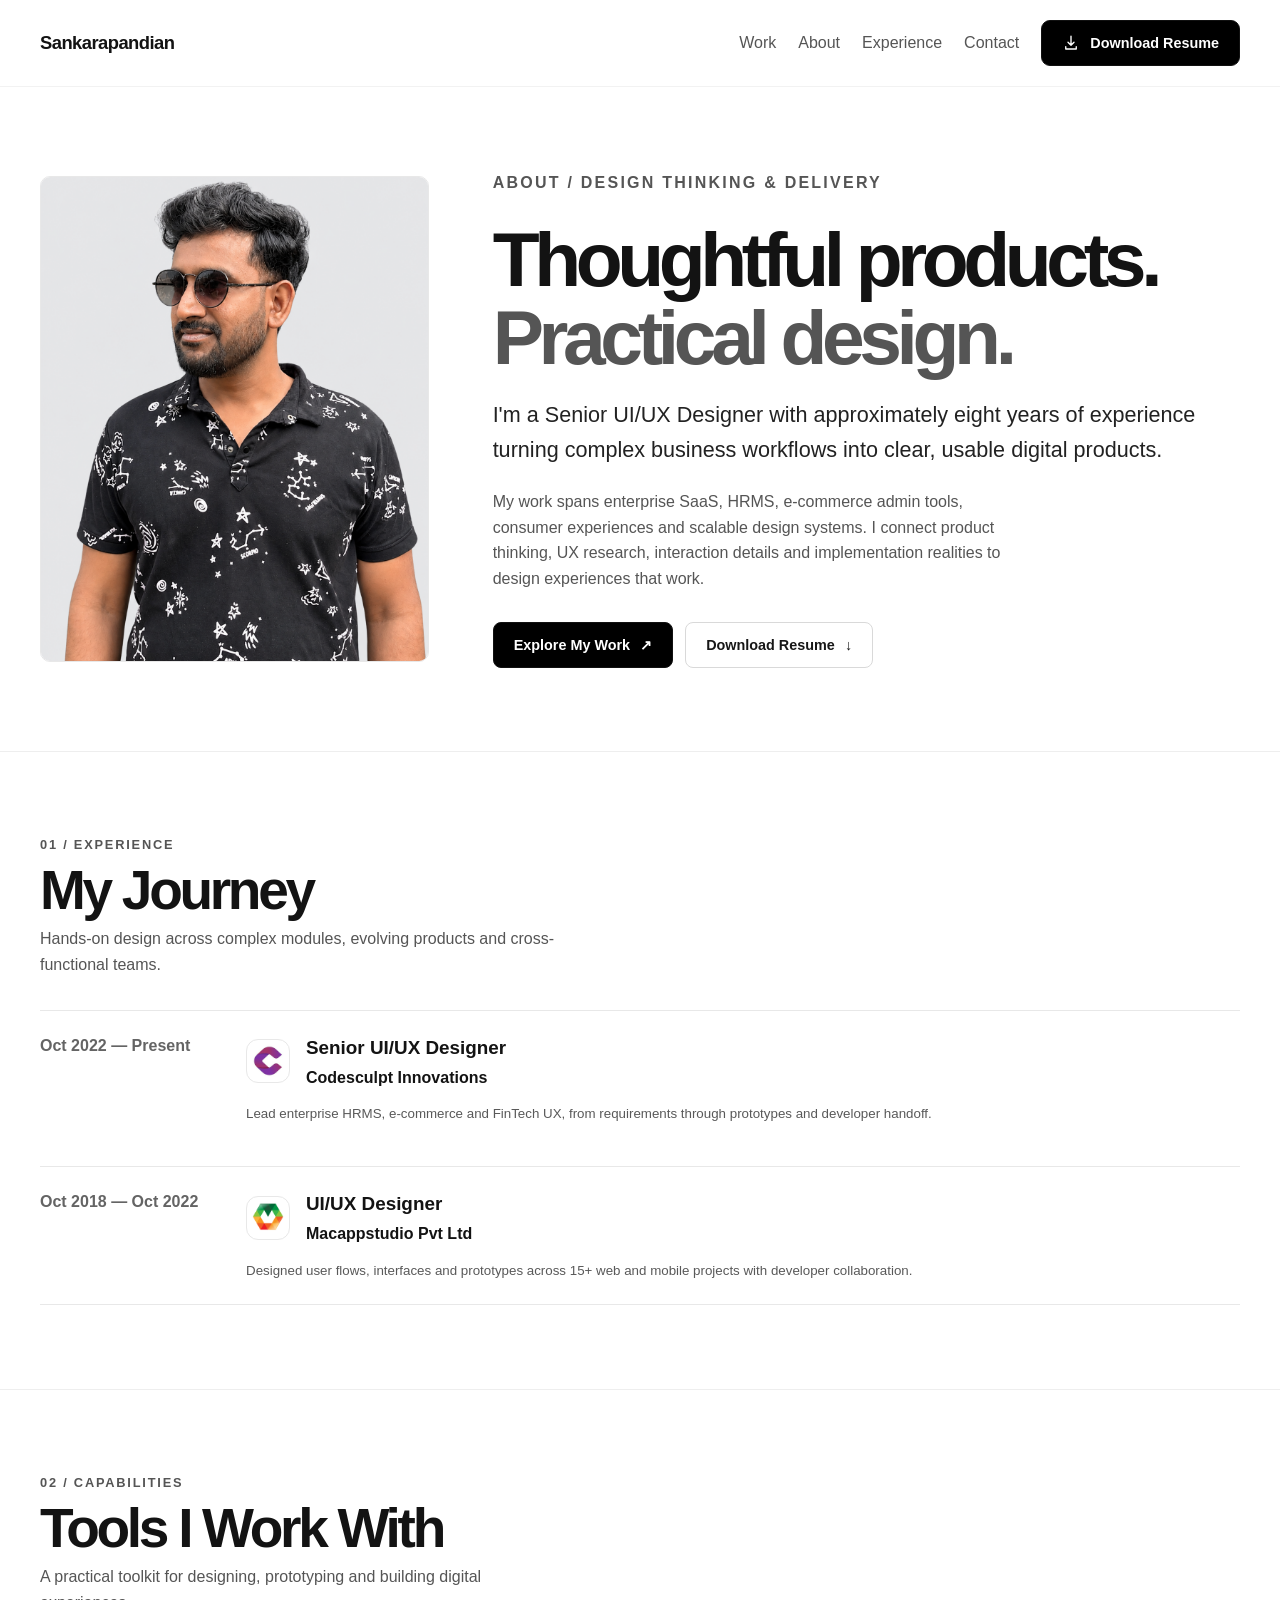
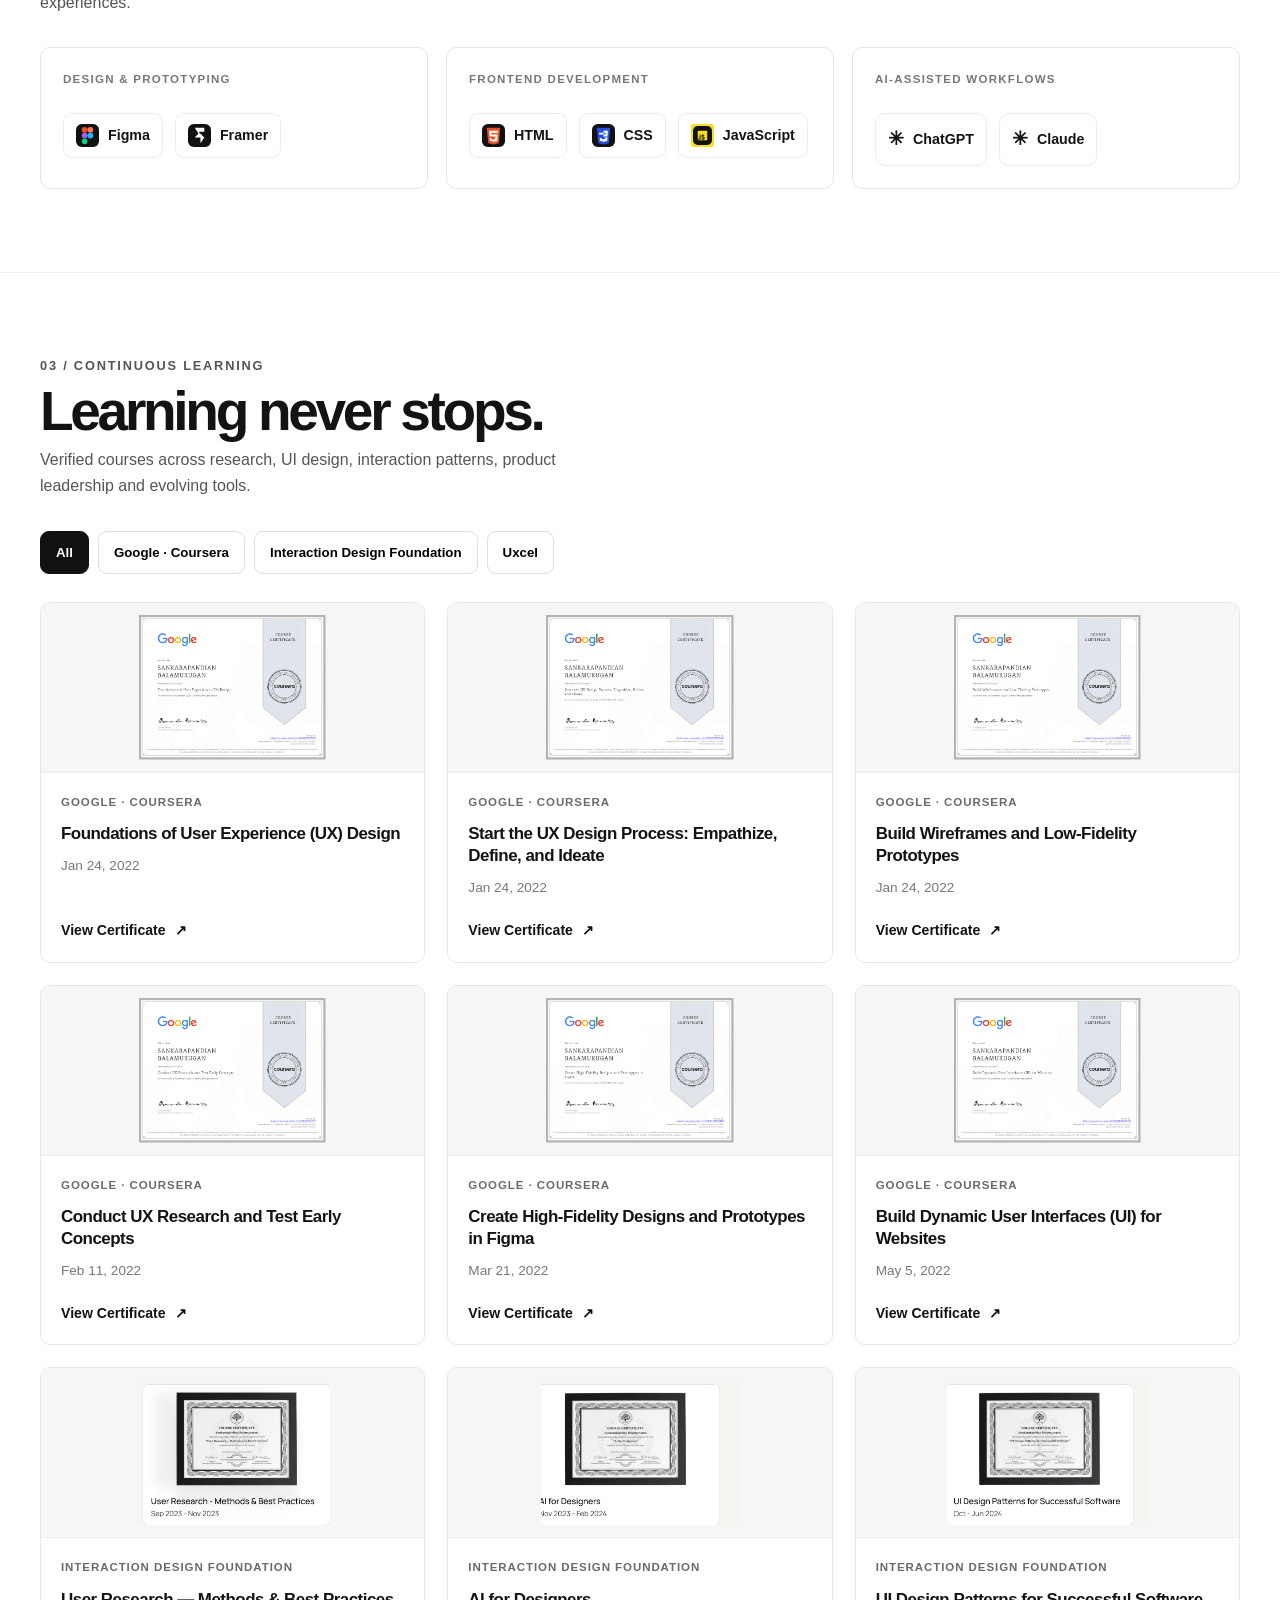
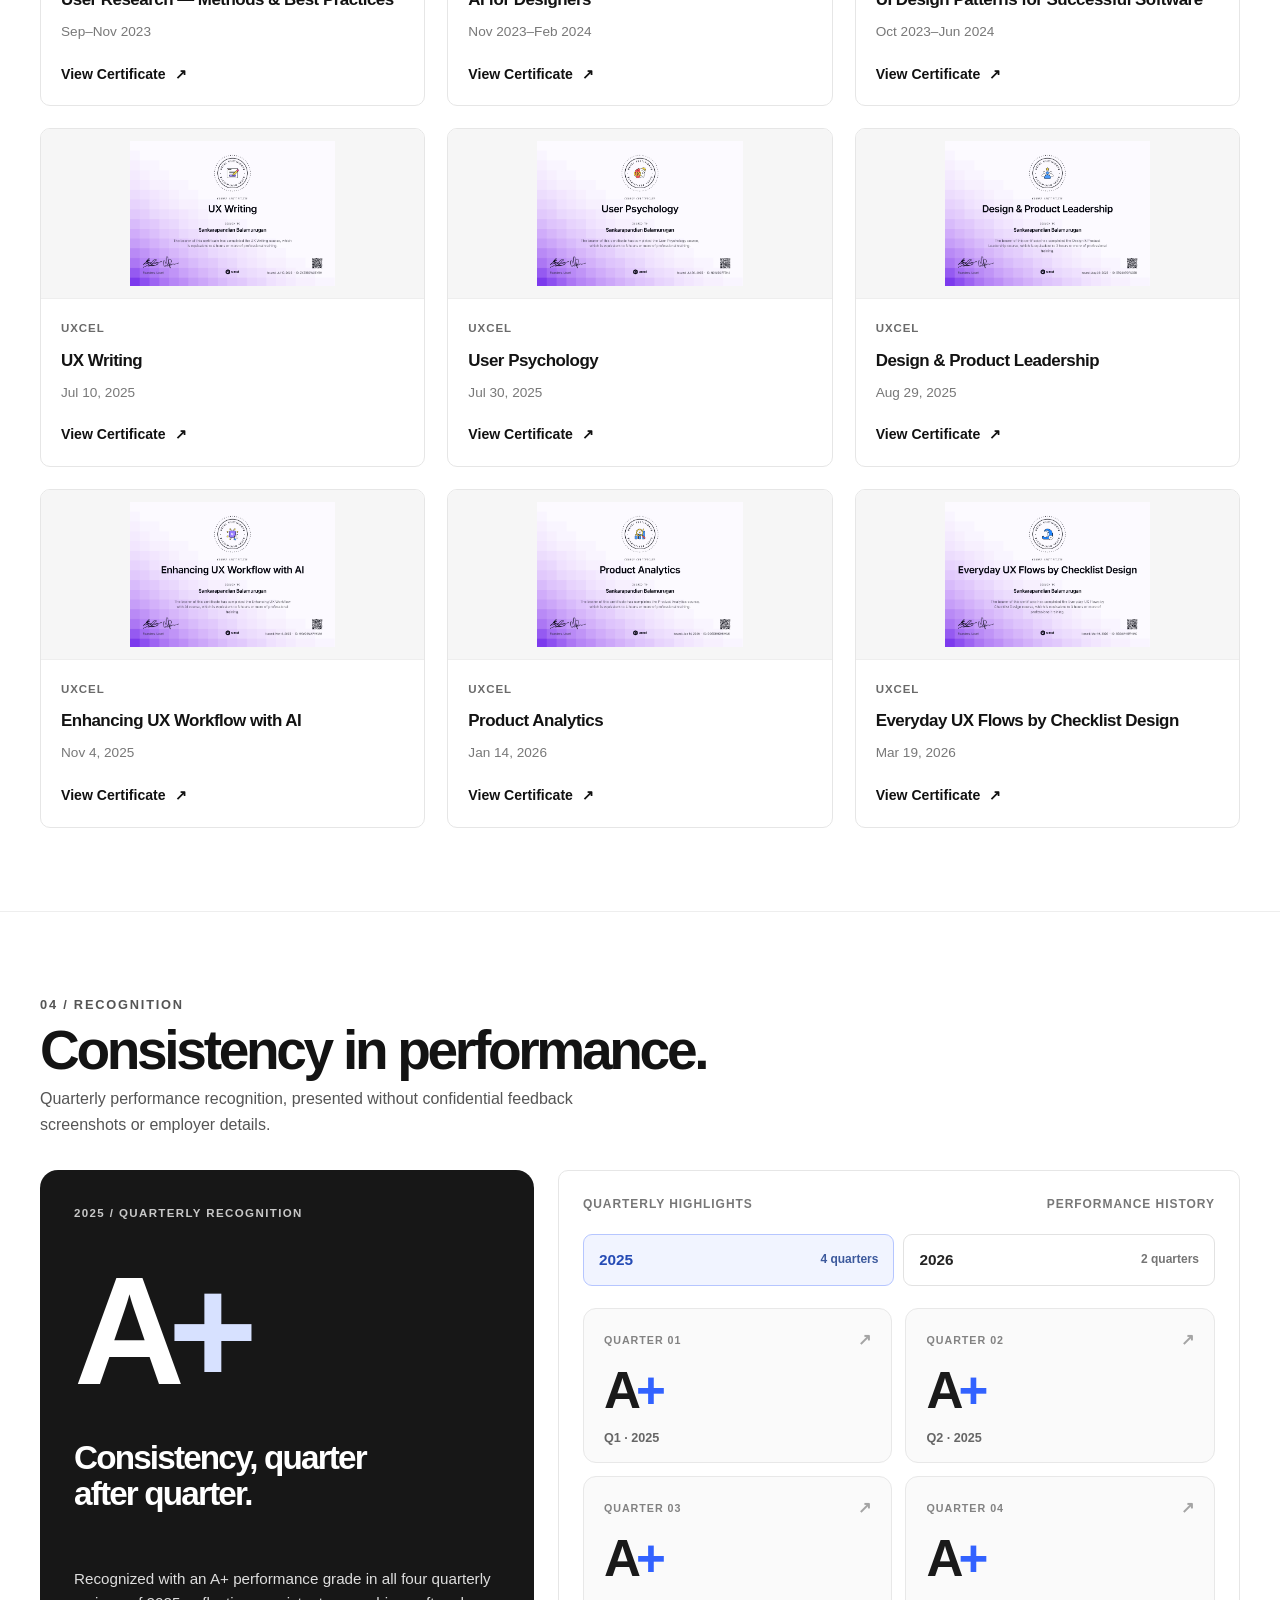
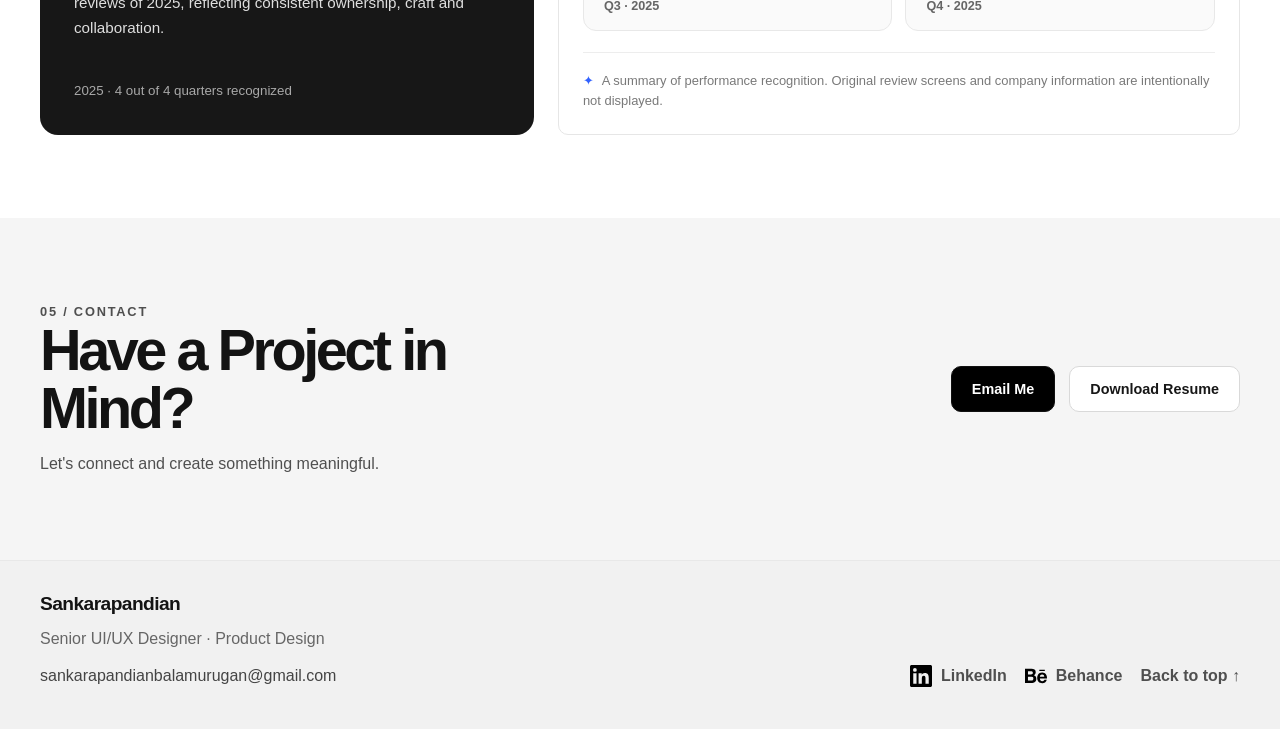
==== commit 87d7cb12: "Add files via upload" ====
--- a/about.html
+++ b/about.html
@@ -2,7 +2,7 @@
 
 <html lang="en"><head><meta charset="utf-8"/><meta content="width=device-width, initial-scale=1" name="viewport"/><meta content="#FFFFFF" name="theme-color"/><meta content="Senior UI/UX Designer with eight years of product, UX, enterprise SaaS and design system experience." name="description"/><title>About Me | Sankarapandian</title><link href="styles.css" rel="stylesheet"/><link href="portfolio-pages.css" rel="stylesheet"/><script defer="" src="script.js"></script><script defer="" src="portfolio-pages.js"></script><link href="portfolio-interactions.css" rel="stylesheet"/>
 <script defer="" src="portfolio-interactions.js"></script>
-<link href="portfolio-refinements.css" rel="stylesheet"/></head><body id="top"><a class="skip-link" href="#main">Skip to main content</a><header class="site-header">
+<link href="portfolio-refinements.css" rel="stylesheet"/><link href="https://sankarapandianbalamurugan.github.io/Portfolio/about.html" rel="canonical"/><meta content="About Me | Sankarapandian" property="og:title"/><meta content="Senior UI/UX Designer with eight years of product, UX, enterprise SaaS and design system experience." property="og:description"/><meta content="https://sankarapandianbalamurugan.github.io/Portfolio/assets/portfolio-social-preview.jpg" property="og:image"/><meta content="https://sankarapandianbalamurugan.github.io/Portfolio/about.html" property="og:url"/><meta content="website" property="og:type"/><meta content="summary_large_image" name="twitter:card"/><meta content="About Me | Sankarapandian" name="twitter:title"/><meta content="Senior UI/UX Designer with eight years of product, UX, enterprise SaaS and design system experience." name="twitter:description"/><meta content="https://sankarapandianbalamurugan.github.io/Portfolio/assets/portfolio-social-preview.jpg" name="twitter:image"/><link href="assets/favicon.svg" rel="icon" type="image/svg+xml"/><link href="assets/favicon-32.png" rel="icon" sizes="32x32" type="image/png"/><link href="assets/favicon-16.png" rel="icon" sizes="16x16" type="image/png"/><link href="assets/apple-touch-icon.png" rel="apple-touch-icon" sizes="180x180"/></head><body id="top"><a class="skip-link" href="#main">Skip to main content</a><header class="site-header">
 <div class="wrap nav">
 <a aria-label="Sankarapandian home" class="brand" href="index.html">Sankarapandian</a>
 <button aria-controls="primary-menu" aria-expanded="false" aria-label="Open navigation" class="menu-toggle">☰</button>
@@ -76,7 +76,7 @@
 <p>Let's connect and create something meaningful.</p>
 </div>
 <div class="contact-actions reveal">
-<a class="btn btn-primary" href="mailto:sankarapandianbalamurugan@gmail.com?subject=Senior%20Product%20Designer%20Opportunity">Email Me</a>
+<a aria-label="Email Me — compose an email in Gmail (opens in a new tab)" class="btn btn-primary" href="https://mail.google.com/mail/?view=cm&amp;fs=1&amp;to=sankarapandianbalamurugan%40gmail.com&amp;su=Senior%20Product%20Designer%20Opportunity" rel="noopener noreferrer" target="_blank">Email Me</a>
 <a class="btn btn-secondary" download="Sankarapandian_Resume.pdf" href="assets/Sankarapandian_Resume.pdf">Download Resume</a>
 </div>
 </div>
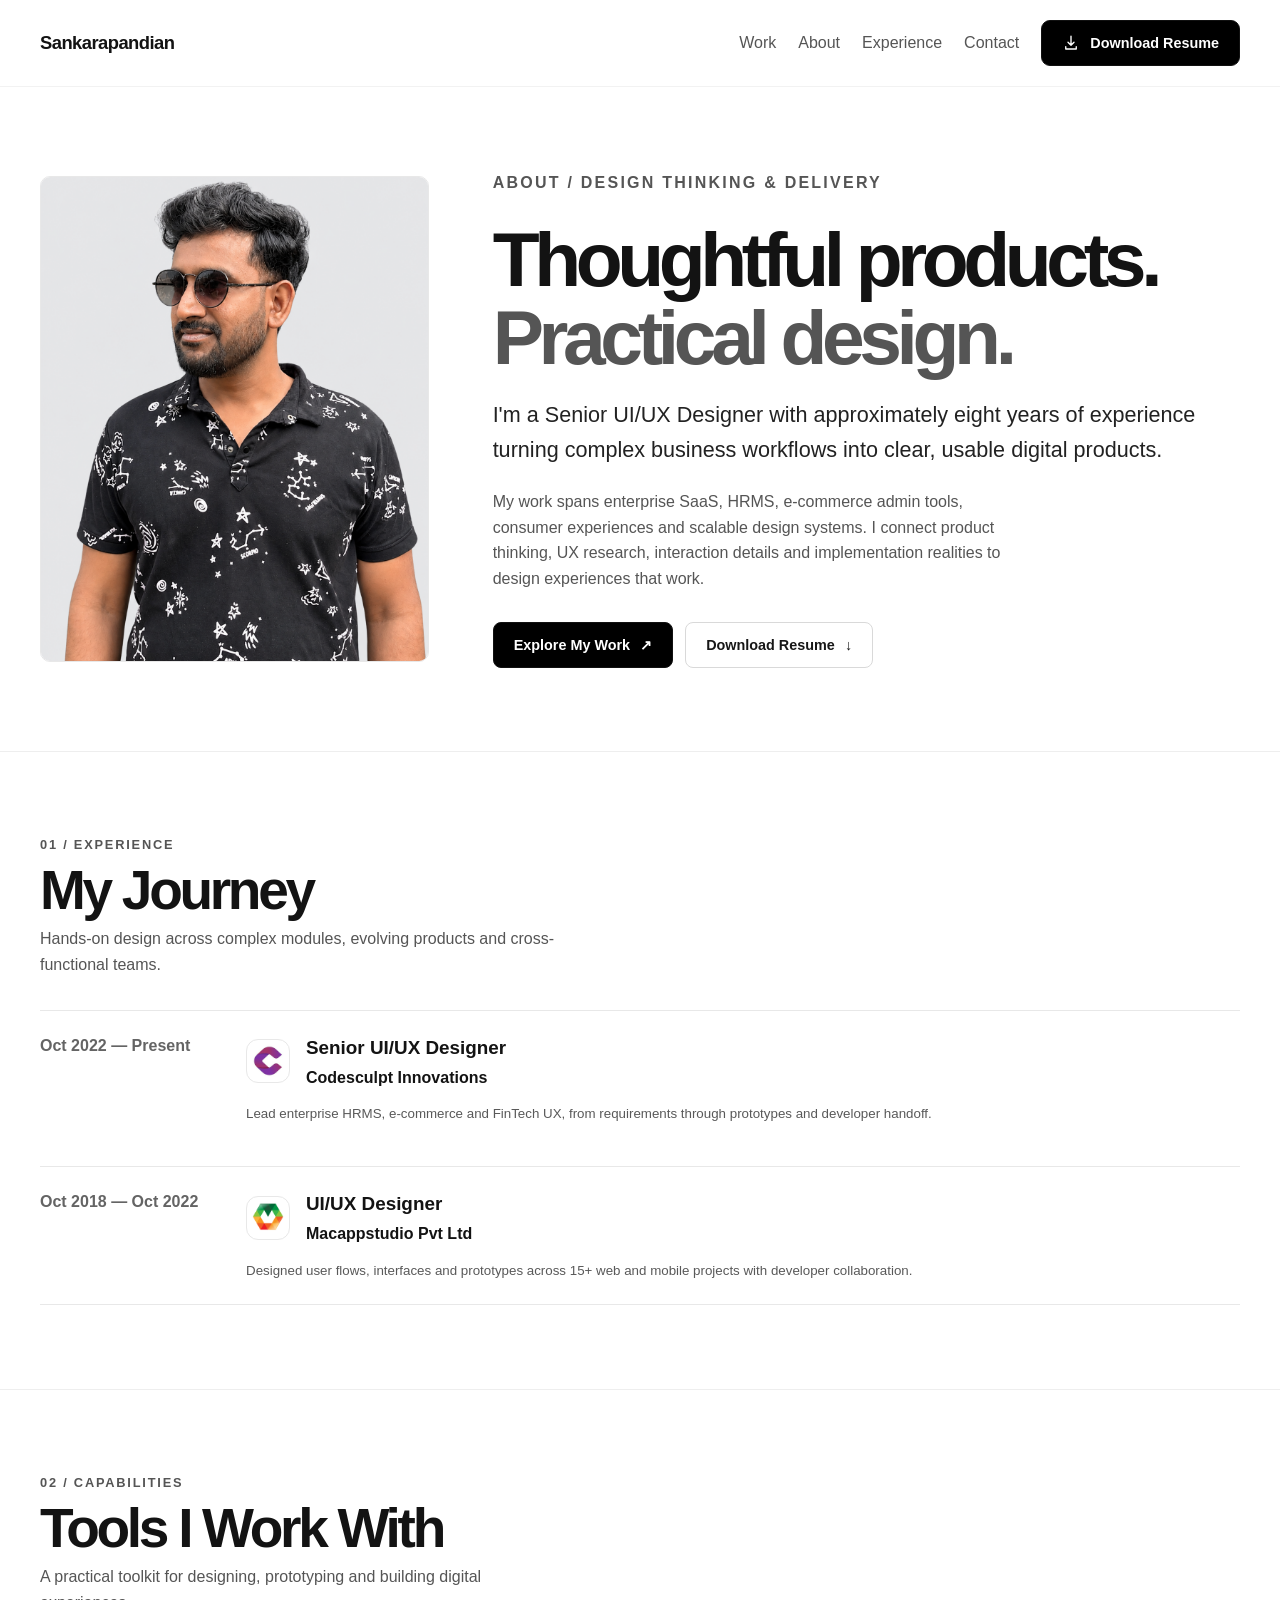
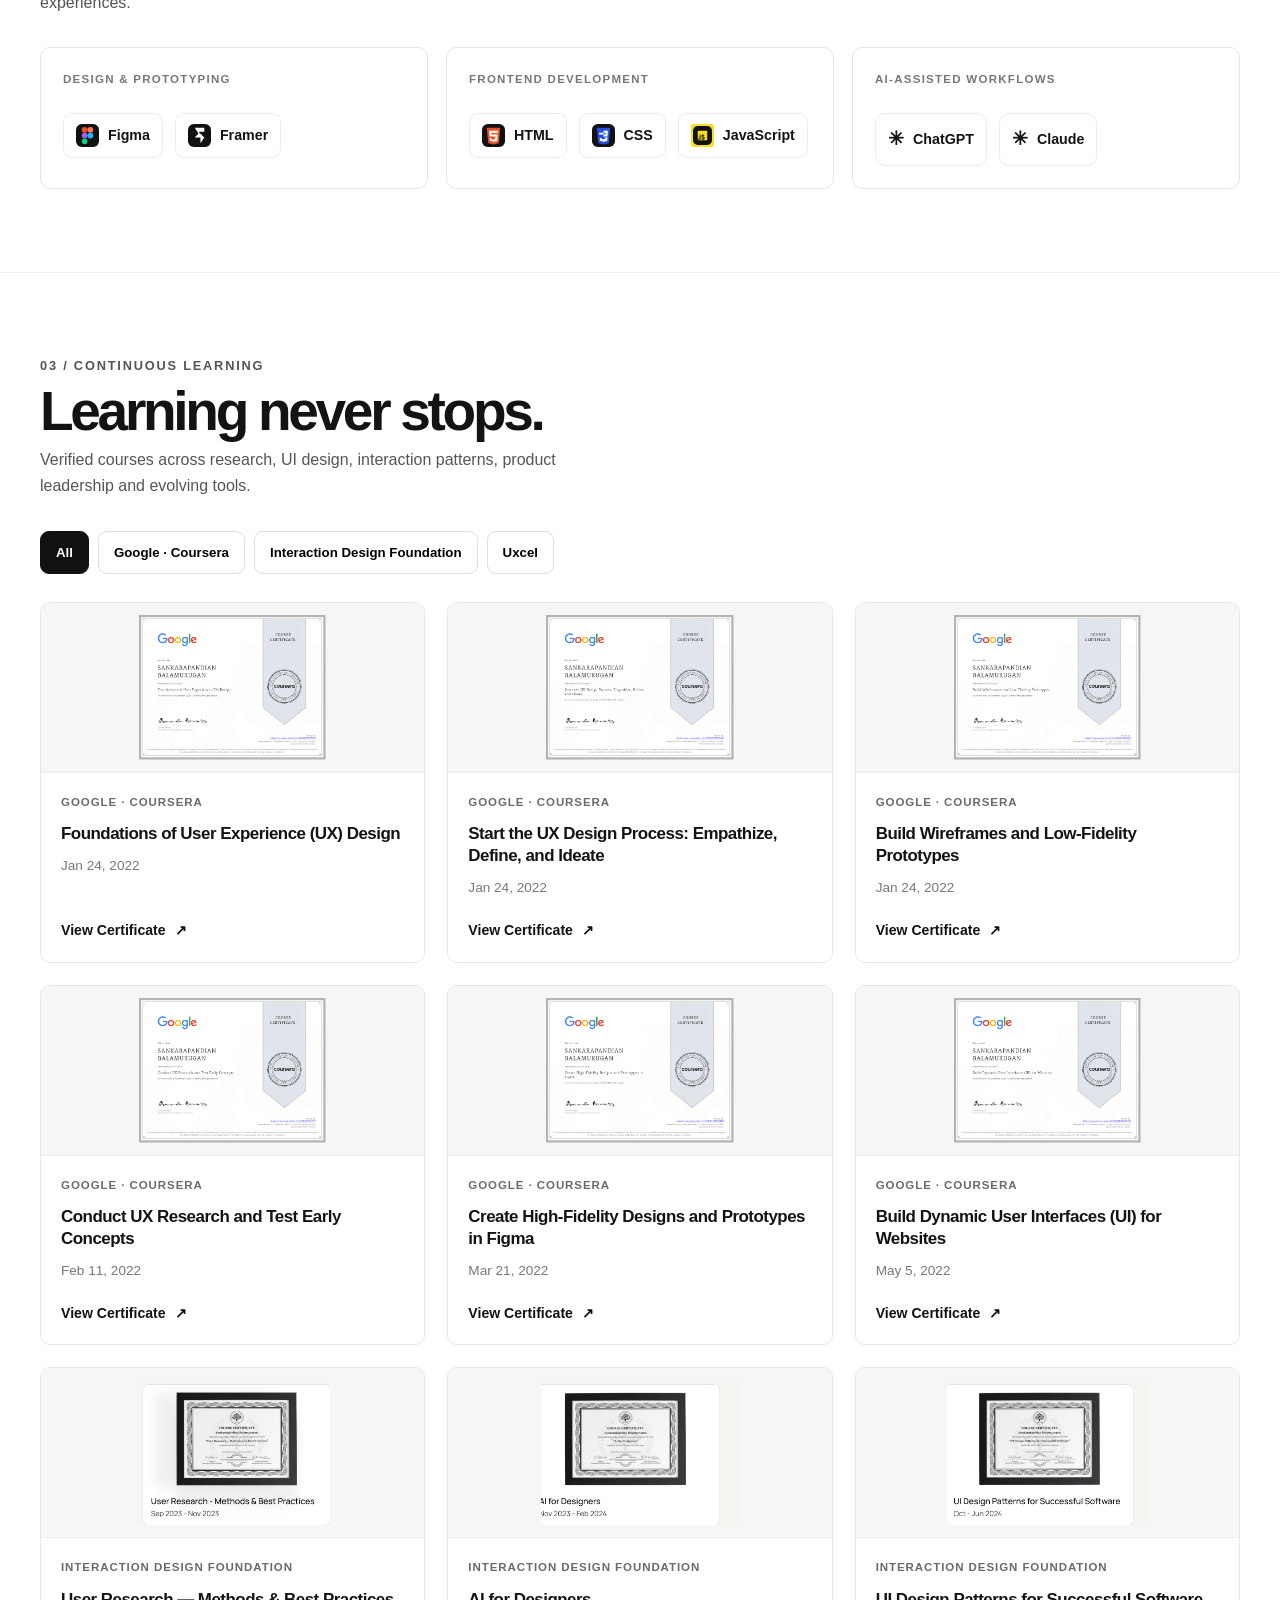
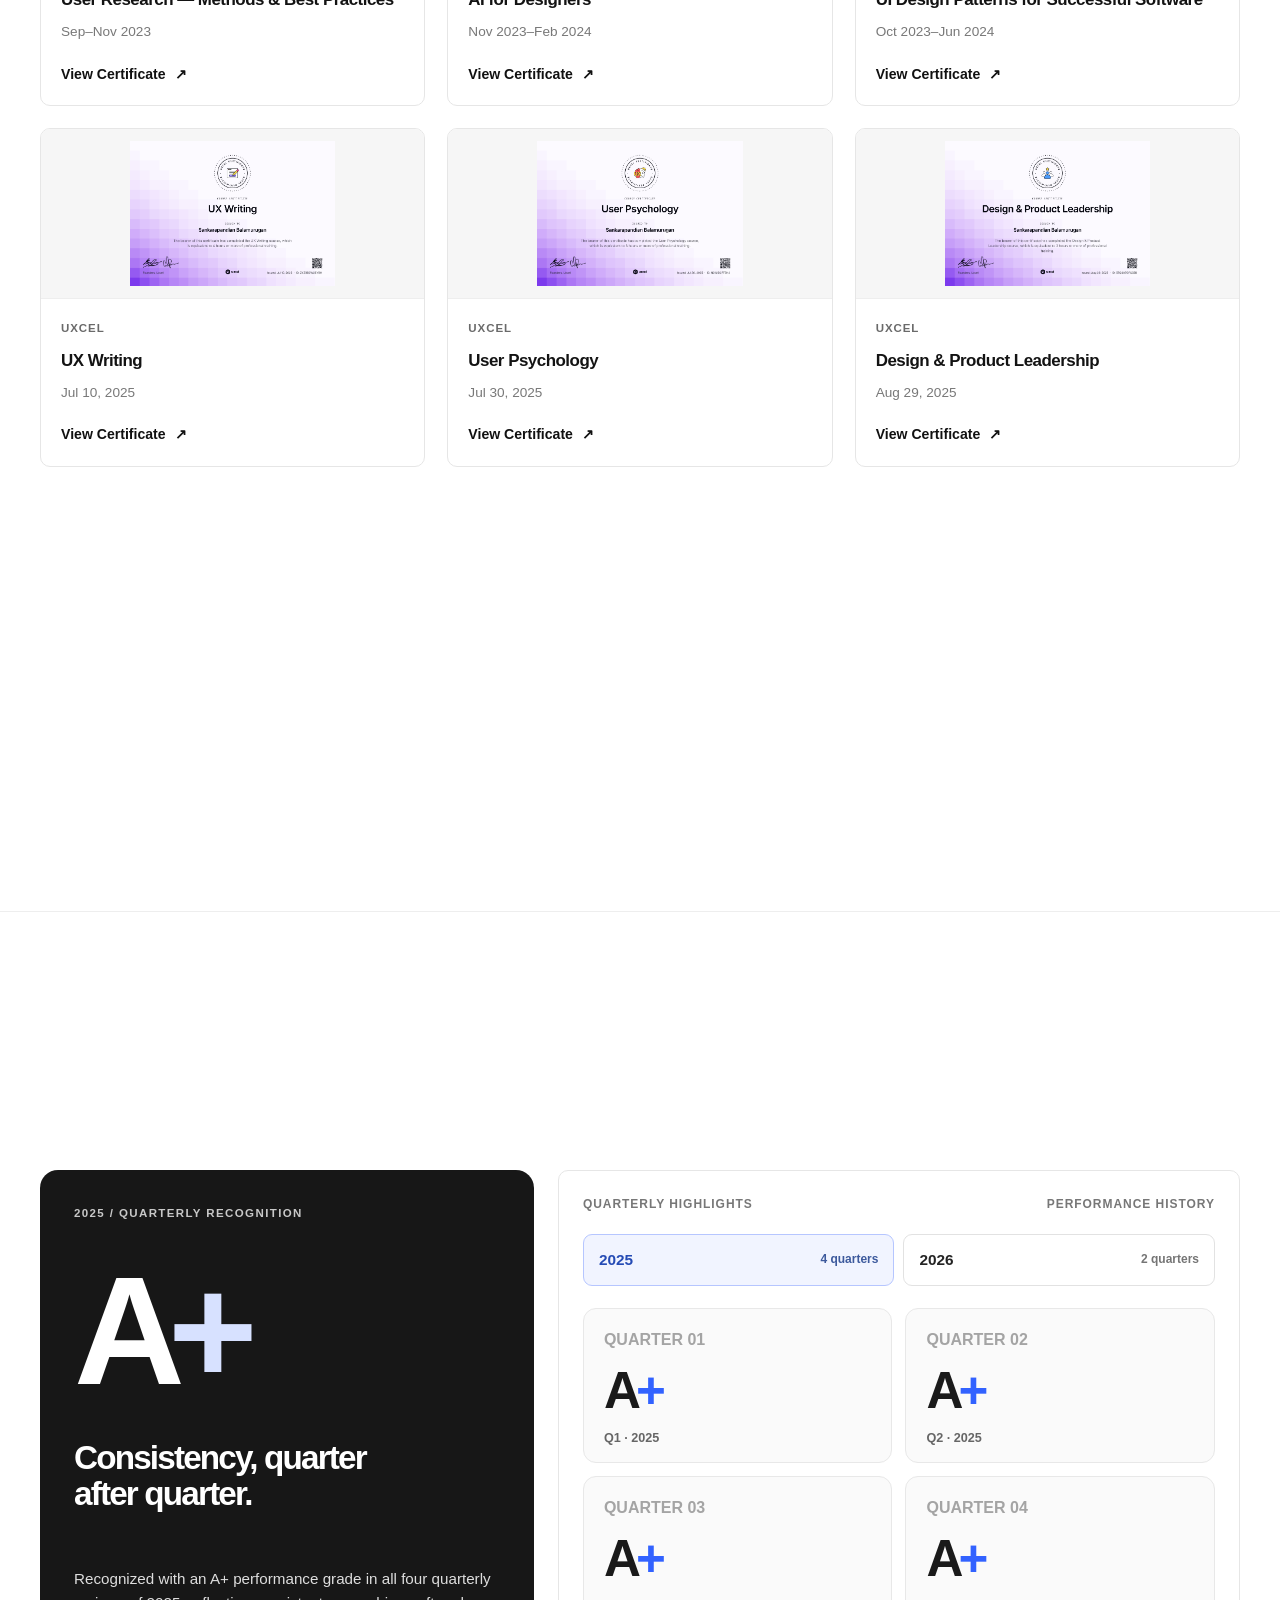
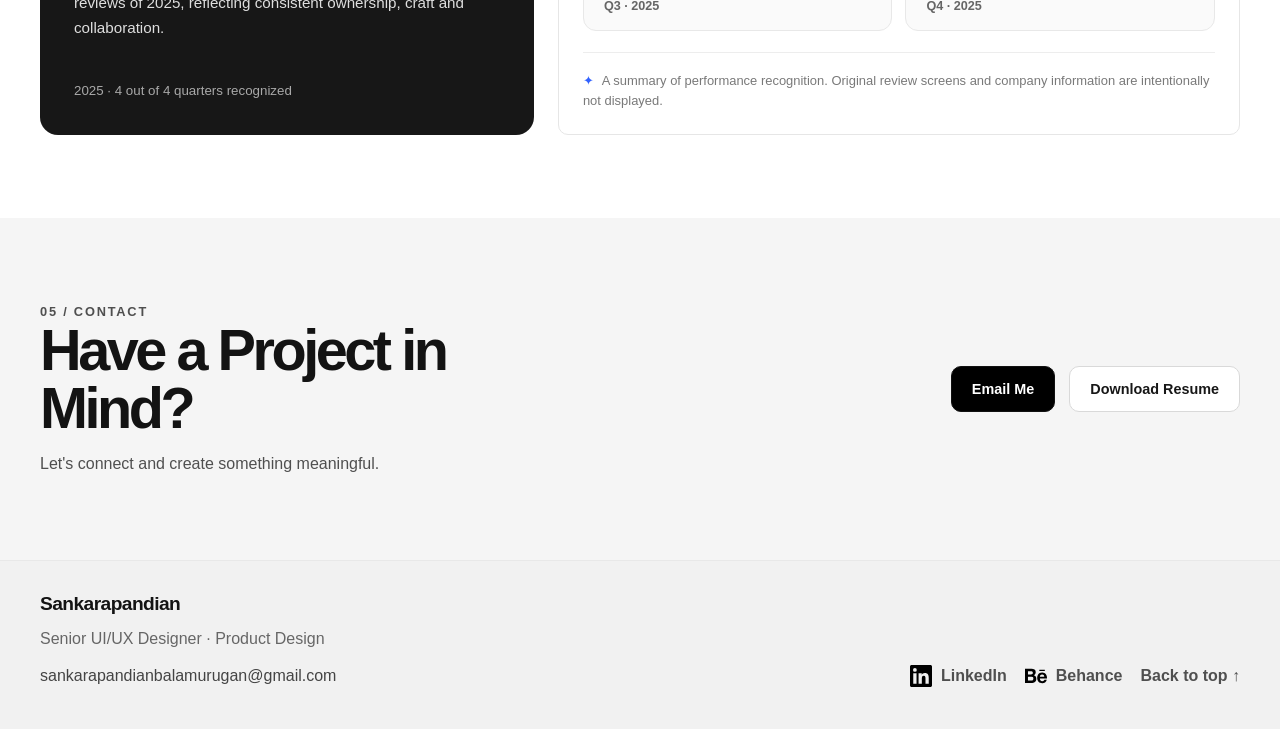
==== commit 210c39ff: "Add files via upload" ====
--- a/about.html
+++ b/about.html
@@ -59,10 +59,10 @@
 <button aria-pressed="false" data-recognition-year="2026" type="button">2026 <span>2 quarters</span></button>
 </div>
 <div aria-label="Quarterly grades" aria-live="polite" class="recognition-quarter-grid" id="recognition-quarter-grid">
-<div class="recognition-quarter-card"><div class="recognition-quarter-card-top"><span>QUARTER 01</span><span aria-hidden="true">↗</span></div><strong>A<span>+</span></strong><p>Q1 · 2025</p></div>
-<div class="recognition-quarter-card"><div class="recognition-quarter-card-top"><span>QUARTER 02</span><span aria-hidden="true">↗</span></div><strong>A<span>+</span></strong><p>Q2 · 2025</p></div>
-<div class="recognition-quarter-card"><div class="recognition-quarter-card-top"><span>QUARTER 03</span><span aria-hidden="true">↗</span></div><strong>A<span>+</span></strong><p>Q3 · 2025</p></div>
-<div class="recognition-quarter-card"><div class="recognition-quarter-card-top"><span>QUARTER 04</span><span aria-hidden="true">↗</span></div><strong>A<span>+</span></strong><p>Q4 · 2025</p></div>
+<div class="recognition-quarter-card"><div class="recognition-quarter-card-top"><span>QUARTER 01</span></div><strong>A<span>+</span></strong><p>Q1 · 2025</p></div>
+<div class="recognition-quarter-card"><div class="recognition-quarter-card-top"><span>QUARTER 02</span></div><strong>A<span>+</span></strong><p>Q2 · 2025</p></div>
+<div class="recognition-quarter-card"><div class="recognition-quarter-card-top"><span>QUARTER 03</span></div><strong>A<span>+</span></strong><p>Q3 · 2025</p></div>
+<div class="recognition-quarter-card"><div class="recognition-quarter-card-top"><span>QUARTER 04</span></div><strong>A<span>+</span></strong><p>Q4 · 2025</p></div>
 </div>
 <p class="recognition-privacy-note"><span aria-hidden="true">✦</span> A summary of performance recognition. Original review screens and company information are intentionally not displayed.</p>
 </div>
--- a/styles.css
+++ b/styles.css
@@ -107,7 +107,7 @@
 /* Restore editorial expertise motion and interaction */
 .service-rows {gap:0;}
 .service-row {
-  grid-template-columns:58px minmax(0,1.1fr) minmax(0,.9fr) 35px;
+  grid-template-columns:58px minmax(0,1.1fr) minmax(0,.9fr);
   align-items:start;gap:22px;padding:30px 8px;
   transition:opacity 600ms ease,transform 600ms ease,
     padding-left 260ms ease,background 260ms ease,border-color 260ms ease;
@@ -117,14 +117,12 @@
 .service-row .service-index {font-size:.83rem;padding-top:8px;}
 .service-row .service-detail p {margin:0 0 14px;color:#505050;max-width:370px;}
 .service-row .service-detail small {display:block;text-align:left;color:#777;font-size:.68rem;line-height:1.5;letter-spacing:.05em;font-weight:700;}
-.service-row .service-arrow {font-size:1.6rem;font-weight:400;transition:transform 260ms ease;}
-.service-row:hover .service-arrow {transform:translate(5px,-5px);}
 .service-row:hover h3 {color:#111;}
 /* Grey only for contact/footer, as requested */
 .contact-section {background:var(--contact-bg);}
 .site-footer {background:var(--footer-bg);}
 @media(max-width:1024px) {
-  .service-row {grid-template-columns:46px minmax(0,1fr) minmax(0,1fr) 30px;}
+  .service-row {grid-template-columns:46px minmax(0,1fr) minmax(0,1fr);}
 }
 @media(max-width:760px) {
   .hero-copy h1 {font-size:clamp(2.4rem,8vw,3.5rem);}
@@ -132,14 +130,13 @@
   .hero-line:not(:last-child)::after {content:" ";}
   .project-list {grid-template-columns:1fr;}
   .project-visual,.project-visual-phone {aspect-ratio:1.5;}
-  .service-row {grid-template-columns:34px minmax(0,1fr) 24px;gap:12px;padding:26px 6px;}
+  .service-row {grid-template-columns:34px minmax(0,1fr);gap:12px;padding:26px 6px;}
   .service-row h3 {font-size:clamp(1.75rem,7vw,2.65rem);}
   .service-row .service-detail {grid-column:2;grid-row:2;}
-  .service-row .service-arrow {grid-column:3;grid-row:1;}
   .service-row:hover {padding-left:12px;}
 }
 @media(prefers-reduced-motion:reduce) {
-  .service-row,.service-row .service-arrow {transition:none;}
+  .service-row {transition:none;}
 }
 
 /* Hero headline alignment correction */
